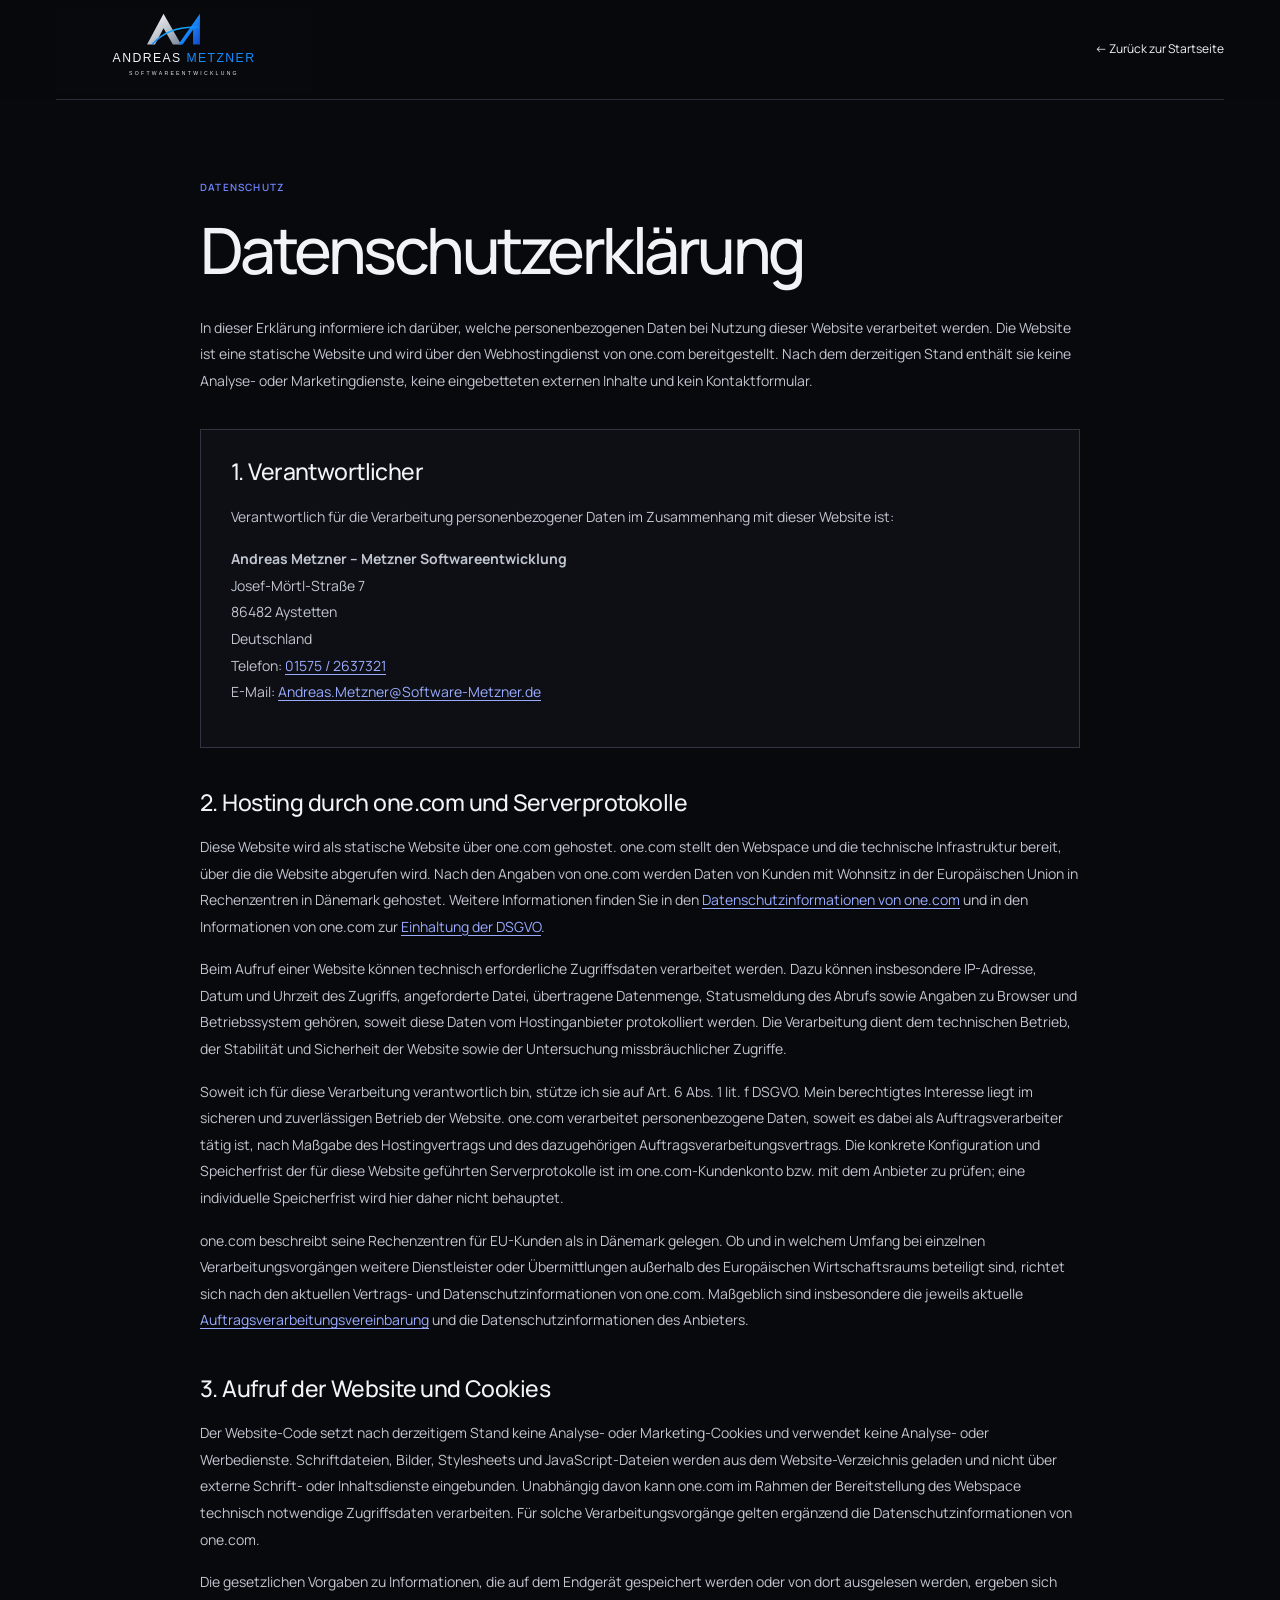
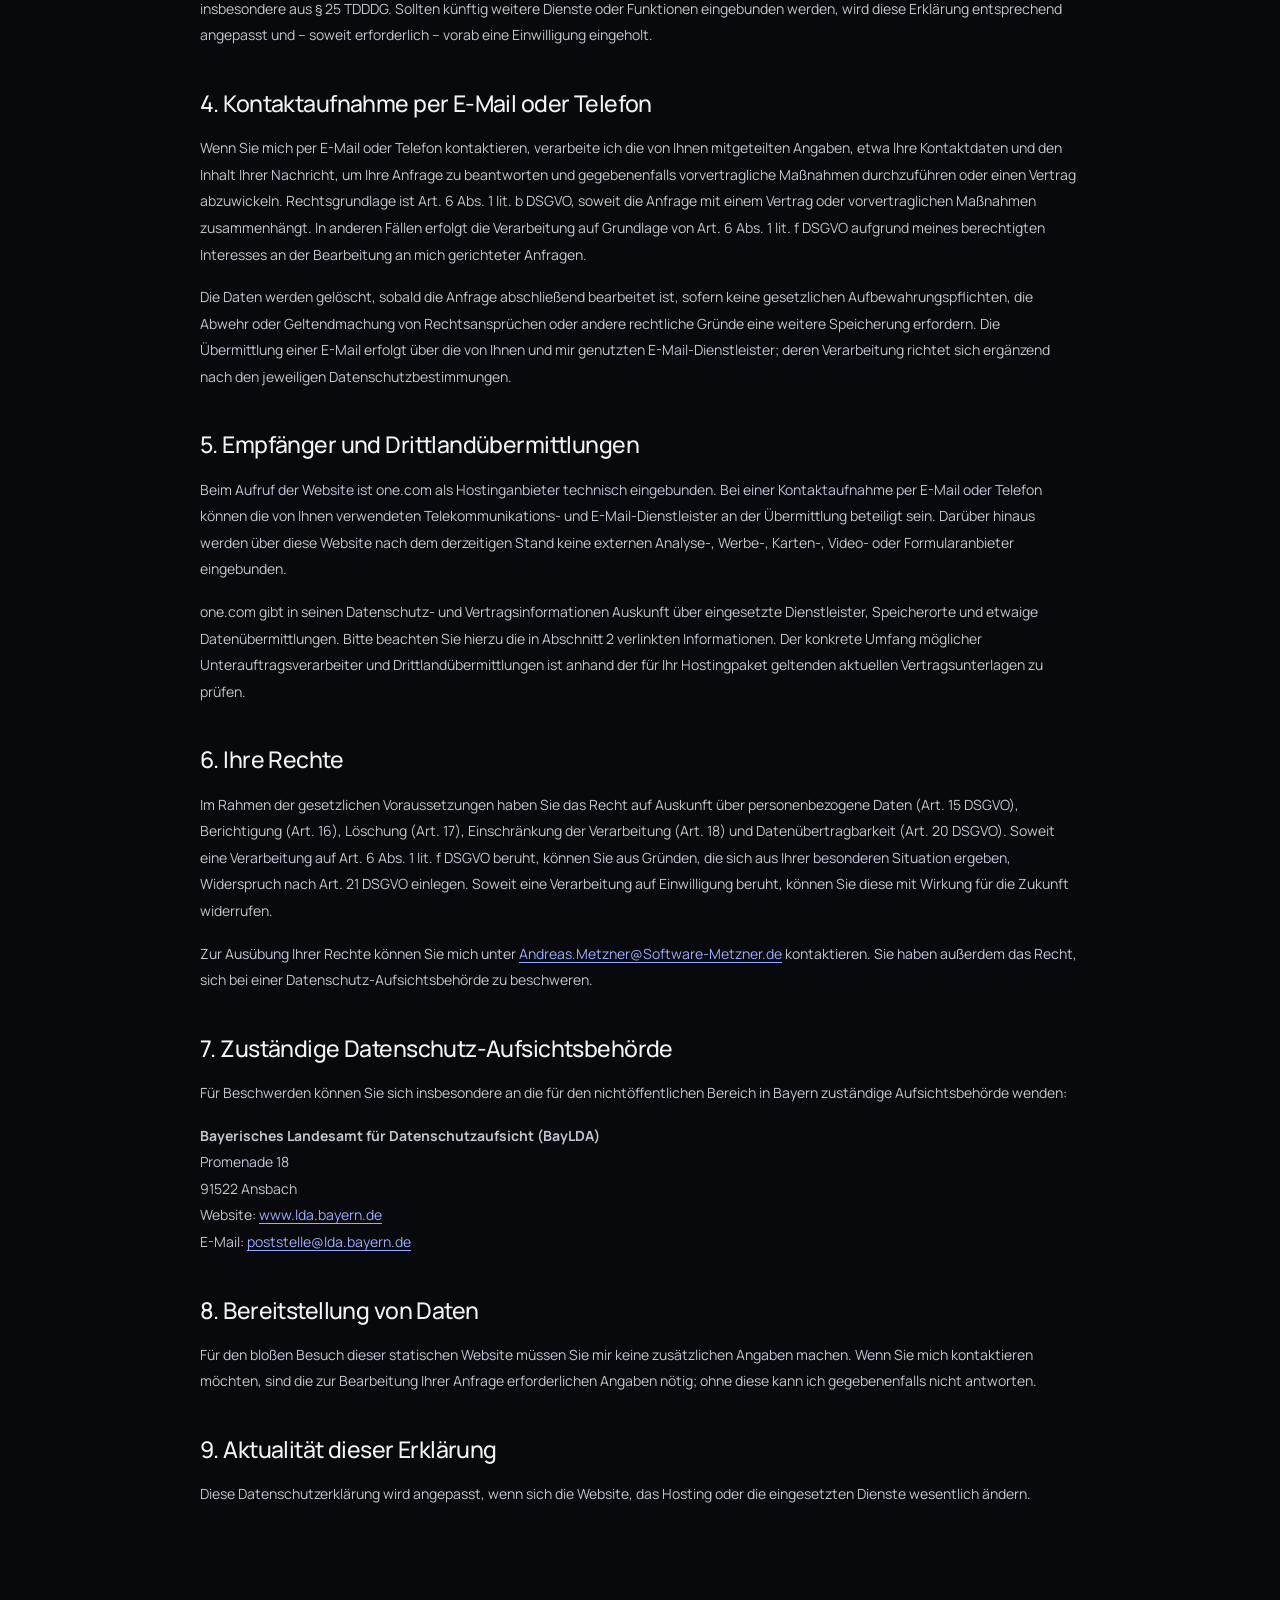
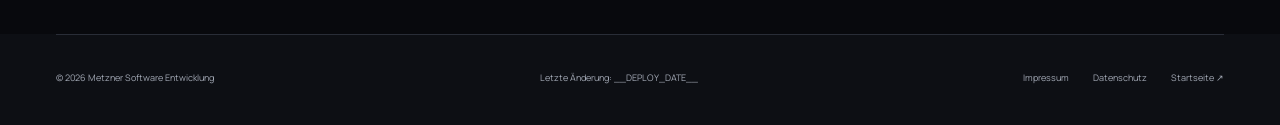
==== datenschutz.html @ ee0ca274 "Refresh glossy AM favicon across all pages" ====
<!doctype html>
<html lang="de">
<head>
  <meta charset="utf-8">
  <meta name="viewport" content="width=device-width, initial-scale=1">
  <meta name="theme-color" content="#08090d">
  <meta name="description" content="Datenschutzerklärung für die Website von Andreas Metzner – Metzner Softwareentwicklung.">
  <title>Datenschutzerklärung – Metzner Softwareentwicklung</title>
  <link rel="icon" href="assets/favicon.svg?v=3" type="image/svg+xml">
  <link rel="preload" href="assets/fonts/Manrope.ttf" as="font" type="font/ttf" crossorigin>
  <link rel="preload" href="assets/fonts/InstrumentSerif-Italic.ttf" as="font" type="font/ttf" crossorigin>
  <link rel="stylesheet" href="assets/style.css">
  <script src="assets/main.js" defer></script>
</head>
<body class="legal-page">
  <a class="skip-link" href="#main">Zum Inhalt springen</a>
  <header class="site-header">
    <div class="shell header-inner">
      <a class="brand brand-lockup" href="index.html" aria-label="Andreas Metzner – Softwareentwicklung Startseite"><img class="full-brand-logo" src="assets/logo.svg" alt="Andreas Metzner – Softwareentwicklung" width="270" height="90"></a>
      <a class="legal-back" href="index.html">← Zurück zur Startseite</a>
    </div>
  </header>
  <main id="main" class="legal-content shell">
    <div class="eyebrow">Datenschutz</div>
    <h1>Datenschutzerklärung</h1>
    <p>In dieser Erklärung informiere ich darüber, welche personenbezogenen Daten bei Nutzung dieser Website verarbeitet werden. Die Website ist eine statische Website und wird über den Webhostingdienst von one.com bereitgestellt. Nach dem derzeitigen Stand enthält sie keine Analyse- oder Marketingdienste, keine eingebetteten externen Inhalte und kein Kontaktformular.</p>

    <section class="panel">
      <h2>1. Verantwortlicher</h2>
      <p>Verantwortlich für die Verarbeitung personenbezogener Daten im Zusammenhang mit dieser Website ist:</p>
      <p><strong>Andreas Metzner – Metzner Softwareentwicklung</strong><br>Josef-Mörtl-Straße 7<br>86482 Aystetten<br>Deutschland<br>Telefon: <a href="tel:+4915752637321">01575 / 2637321</a><br>E-Mail: <a href="mailto:Andreas.Metzner@Software-Metzner.de">Andreas.Metzner@Software-Metzner.de</a></p>
    </section>

    <h2>2. Hosting durch one.com und Serverprotokolle</h2>
    <p>Diese Website wird als statische Website über one.com gehostet. one.com stellt den Webspace und die technische Infrastruktur bereit, über die die Website abgerufen wird. Nach den Angaben von one.com werden Daten von Kunden mit Wohnsitz in der Europäischen Union in Rechenzentren in Dänemark gehostet. Weitere Informationen finden Sie in den <a href="https://www.one.com/de-de/legal/datenschutz/">Datenschutzinformationen von one.com</a> und in den Informationen von one.com zur <a href="https://help.one.com/hc/de/articles/360000253649-Wie-h%C3%A4lt-one-com-die-DSGVO-ein">Einhaltung der DSGVO</a>.</p>
    <p>Beim Aufruf einer Website können technisch erforderliche Zugriffsdaten verarbeitet werden. Dazu können insbesondere IP-Adresse, Datum und Uhrzeit des Zugriffs, angeforderte Datei, übertragene Datenmenge, Statusmeldung des Abrufs sowie Angaben zu Browser und Betriebssystem gehören, soweit diese Daten vom Hostinganbieter protokolliert werden. Die Verarbeitung dient dem technischen Betrieb, der Stabilität und Sicherheit der Website sowie der Untersuchung missbräuchlicher Zugriffe.</p>
    <p>Soweit ich für diese Verarbeitung verantwortlich bin, stütze ich sie auf Art. 6 Abs. 1 lit. f DSGVO. Mein berechtigtes Interesse liegt im sicheren und zuverlässigen Betrieb der Website. one.com verarbeitet personenbezogene Daten, soweit es dabei als Auftragsverarbeiter tätig ist, nach Maßgabe des Hostingvertrags und des dazugehörigen Auftragsverarbeitungsvertrags. Die konkrete Konfiguration und Speicherfrist der für diese Website geführten Serverprotokolle ist im one.com-Kundenkonto bzw. mit dem Anbieter zu prüfen; eine individuelle Speicherfrist wird hier daher nicht behauptet.</p>
    <p>one.com beschreibt seine Rechenzentren für EU-Kunden als in Dänemark gelegen. Ob und in welchem Umfang bei einzelnen Verarbeitungsvorgängen weitere Dienstleister oder Übermittlungen außerhalb des Europäischen Wirtschaftsraums beteiligt sind, richtet sich nach den aktuellen Vertrags- und Datenschutzinformationen von one.com. Maßgeblich sind insbesondere die jeweils aktuelle <a href="https://www.one.com/de-de/legal/dpa/">Auftragsverarbeitungsvereinbarung</a> und die Datenschutzinformationen des Anbieters.</p>

    <h2>3. Aufruf der Website und Cookies</h2>
    <p>Der Website-Code setzt nach derzeitigem Stand keine Analyse- oder Marketing-Cookies und verwendet keine Analyse- oder Werbedienste. Schriftdateien, Bilder, Stylesheets und JavaScript-Dateien werden aus dem Website-Verzeichnis geladen und nicht über externe Schrift- oder Inhaltsdienste eingebunden. Unabhängig davon kann one.com im Rahmen der Bereitstellung des Webspace technisch notwendige Zugriffsdaten verarbeiten. Für solche Verarbeitungsvorgänge gelten ergänzend die Datenschutzinformationen von one.com.</p>
    <p>Die gesetzlichen Vorgaben zu Informationen, die auf dem Endgerät gespeichert werden oder von dort ausgelesen werden, ergeben sich insbesondere aus § 25 TDDDG. Sollten künftig weitere Dienste oder Funktionen eingebunden werden, wird diese Erklärung entsprechend angepasst und – soweit erforderlich – vorab eine Einwilligung eingeholt.</p>

    <h2>4. Kontaktaufnahme per E-Mail oder Telefon</h2>
    <p>Wenn Sie mich per E-Mail oder Telefon kontaktieren, verarbeite ich die von Ihnen mitgeteilten Angaben, etwa Ihre Kontaktdaten und den Inhalt Ihrer Nachricht, um Ihre Anfrage zu beantworten und gegebenenfalls vorvertragliche Maßnahmen durchzuführen oder einen Vertrag abzuwickeln. Rechtsgrundlage ist Art. 6 Abs. 1 lit. b DSGVO, soweit die Anfrage mit einem Vertrag oder vorvertraglichen Maßnahmen zusammenhängt. In anderen Fällen erfolgt die Verarbeitung auf Grundlage von Art. 6 Abs. 1 lit. f DSGVO aufgrund meines berechtigten Interesses an der Bearbeitung an mich gerichteter Anfragen.</p>
    <p>Die Daten werden gelöscht, sobald die Anfrage abschließend bearbeitet ist, sofern keine gesetzlichen Aufbewahrungspflichten, die Abwehr oder Geltendmachung von Rechtsansprüchen oder andere rechtliche Gründe eine weitere Speicherung erfordern. Die Übermittlung einer E-Mail erfolgt über die von Ihnen und mir genutzten E-Mail-Dienstleister; deren Verarbeitung richtet sich ergänzend nach den jeweiligen Datenschutzbestimmungen.</p>

    <h2>5. Empfänger und Drittlandübermittlungen</h2>
    <p>Beim Aufruf der Website ist one.com als Hostinganbieter technisch eingebunden. Bei einer Kontaktaufnahme per E-Mail oder Telefon können die von Ihnen verwendeten Telekommunikations- und E-Mail-Dienstleister an der Übermittlung beteiligt sein. Darüber hinaus werden über diese Website nach dem derzeitigen Stand keine externen Analyse-, Werbe-, Karten-, Video- oder Formularanbieter eingebunden.</p>
    <p>one.com gibt in seinen Datenschutz- und Vertragsinformationen Auskunft über eingesetzte Dienstleister, Speicherorte und etwaige Datenübermittlungen. Bitte beachten Sie hierzu die in Abschnitt 2 verlinkten Informationen. Der konkrete Umfang möglicher Unterauftragsverarbeiter und Drittlandübermittlungen ist anhand der für Ihr Hostingpaket geltenden aktuellen Vertragsunterlagen zu prüfen.</p>

    <h2>6. Ihre Rechte</h2>
    <p>Im Rahmen der gesetzlichen Voraussetzungen haben Sie das Recht auf Auskunft über personenbezogene Daten (Art. 15 DSGVO), Berichtigung (Art. 16), Löschung (Art. 17), Einschränkung der Verarbeitung (Art. 18) und Datenübertragbarkeit (Art. 20 DSGVO). Soweit eine Verarbeitung auf Art. 6 Abs. 1 lit. f DSGVO beruht, können Sie aus Gründen, die sich aus Ihrer besonderen Situation ergeben, Widerspruch nach Art. 21 DSGVO einlegen. Soweit eine Verarbeitung auf Einwilligung beruht, können Sie diese mit Wirkung für die Zukunft widerrufen.</p>
    <p>Zur Ausübung Ihrer Rechte können Sie mich unter <a href="mailto:Andreas.Metzner@Software-Metzner.de">Andreas.Metzner@Software-Metzner.de</a> kontaktieren. Sie haben außerdem das Recht, sich bei einer Datenschutz-Aufsichtsbehörde zu beschweren.</p>

    <h2>7. Zuständige Datenschutz-Aufsichtsbehörde</h2>
    <p>Für Beschwerden können Sie sich insbesondere an die für den nichtöffentlichen Bereich in Bayern zuständige Aufsichtsbehörde wenden:</p>
    <p><strong>Bayerisches Landesamt für Datenschutzaufsicht (BayLDA)</strong><br>Promenade 18<br>91522 Ansbach<br>Website: <a href="https://www.lda.bayern.de/">www.lda.bayern.de</a><br>E-Mail: <a href="mailto:poststelle@lda.bayern.de">poststelle@lda.bayern.de</a></p>

    <h2>8. Bereitstellung von Daten</h2>
    <p>Für den bloßen Besuch dieser statischen Website müssen Sie mir keine zusätzlichen Angaben machen. Wenn Sie mich kontaktieren möchten, sind die zur Bearbeitung Ihrer Anfrage erforderlichen Angaben nötig; ohne diese kann ich gegebenenfalls nicht antworten.</p>

    <h2>9. Aktualität dieser Erklärung</h2>
    <p>Diese Datenschutzerklärung wird angepasst, wenn sich die Website, das Hosting oder die eingesetzten Dienste wesentlich ändern.</p>
  </main>
  <footer class="site-footer">
    <div class="shell footer-bottom">
      <span>© <span data-year>2026</span> Metzner Software Entwicklung</span>
      <span class="last-updated">Letzte Änderung: __DEPLOY_DATE__</span>
      <nav aria-label="Rechtliche Informationen"><a href="impressum.html">Impressum</a><a href="datenschutz.html">Datenschutz</a><a href="index.html">Startseite ↗</a></nav>
    </div>
  </footer>
</body>
</html>
---- assets/style.css ----
@font-face{font-family:Manrope;src:url('fonts/Manrope.ttf') format('truetype');font-weight:200 800;font-style:normal;font-display:swap}
@font-face{font-family:Instrument;src:url('fonts/InstrumentSerif-Italic.ttf') format('truetype');font-weight:400;font-style:italic;font-display:swap}
:root{--paper:#f6f5f0;--ink:#20252b;--muted:#636771;--blue:#294bdb;--line:#d9dad5;--serif:Instrument,Georgia,serif;--sans:Manrope,Arial,sans-serif;--ease:cubic-bezier(.2,.7,.25,1)}
*,*::before,*::after{box-sizing:border-box}html{scroll-behavior:smooth;scroll-padding-top:110px}body{margin:0;background:var(--paper);color:var(--ink);font:400 15px/1.7 var(--sans);-webkit-font-smoothing:antialiased}body::selection{background:var(--blue);color:white}::selection{background:#ccd5ff;color:#17266a}button,a{-webkit-tap-highlight-color:transparent}button{font:inherit;color:inherit}a{color:inherit;text-decoration:none}button,summary{cursor:pointer}button{border:0}img,svg,canvas{display:block;max-width:100%}button:disabled{cursor:default}h1,h2,h3,p{margin:0}h1,h2,h3{font-weight:500}button,a,summary{-webkit-touch-callout:default}a:focus-visible,button:focus-visible,summary:focus-visible{outline:2px solid var(--blue);outline-offset:6px}em{font-family:var(--serif);font-weight:400}button:focus:not(:focus-visible){outline:none}.shell{width:min(1440px,calc(100% - 112px));margin-inline:auto}.skip-link{position:fixed;top:12px;left:20px;z-index:100;background:var(--ink);color:white;padding:12px 20px;transform:translateY(-150%)}.skip-link:focus{transform:none}.section-space{padding-block:125px}.eyebrow{font-size:10px;font-weight:600;line-height:1.5;letter-spacing:.12em;text-transform:uppercase;display:flex;align-items:center;gap:12px}.status-dot{height:6px;width:6px;background:var(--blue);border-radius:50%;box-shadow:0 0 0 4px #294bdb0c;flex:none}
/* An editorial frame, with a deliberately quiet navigation. */
.site-header{position:sticky;top:0;z-index:30;background:#f6f5f0ed;backdrop-filter:blur(16px)}.header-inner{height:100px;display:flex;align-items:center;justify-content:space-between;border-bottom:1px solid var(--line)}.brand{display:flex;align-items:center;gap:14px;line-height:1.1;font-size:22px;font-weight:750;letter-spacing:-.025em}.brand-symbol{width:40px;height:36px;color:var(--blue)}.brand small{display:block;font-size:8px;letter-spacing:.17em;font-weight:600;margin-top:7px}.main-nav{display:flex;align-items:center;gap:32px;font-size:12px;font-weight:500}.main-nav>a{position:relative;padding-block:12px}.main-nav>a:not(.nav-contact)::after{content:'';position:absolute;bottom:6px;left:0;right:0;height:1px;background:currentColor;transform:scaleX(0);transform-origin:left;transition:transform .25s}.main-nav>a:hover::after,.main-nav>a[aria-current]::after{transform:scaleX(1)}.main-nav .nav-contact{margin-left:16px;border:1px solid #a9aca7;padding:12px 17px;display:flex;gap:24px;align-items:center;border-radius:2px;transition:color .2s,background .2s,border-color .2s}.nav-contact span{font-size:20px;line-height:1}.main-nav .nav-contact:hover{background:var(--ink);color:var(--paper);border-color:var(--ink)}.menu-toggle{display:none}.reading-progress{position:absolute;bottom:0;height:1px;width:100%;background:var(--blue);transform:scaleX(0);transform-origin:left;opacity:.7}
/* The hero pairs large typography with a live, original geometric artwork. */
.hero{position:relative}.hero-topline{display:flex;align-items:center;justify-content:space-between;padding-top:36px;gap:20px}.edition{font-size:8px;font-weight:500;letter-spacing:.08em;color:var(--muted)}.hero-stage{display:grid;grid-template-columns:1fr 1fr;position:relative;min-height:635px;align-items:center}.hero-copy{position:relative;z-index:2;padding-block:56px 64px;pointer-events:none}.hero-copy a{pointer-events:auto}.hero h1{font-size:clamp(72px,7.9vw,126px);font-weight:500;line-height:1.01;letter-spacing:-.075em;white-space:nowrap}.hero h1 em{color:var(--blue);font-size:1.24em;line-height:.6;letter-spacing:-.055em;padding-right:10px}.hero-intro{margin-top:34px;max-width:420px;font-size:15px;line-height:1.9;color:var(--muted)}.button{display:inline-flex;align-items:center;gap:30px;padding:15px 17px 15px 22px;min-height:57px;font-size:12px;font-weight:600;border-radius:2px;transition:background .25s,transform .25s}.button-dark{background:var(--ink);color:var(--paper)}.button:hover{background:var(--blue);transform:translateY(-2px)}.button-arrow{display:grid;place-items:center;font-size:23px;width:25px;line-height:1;transition:transform .3s}.button:hover .button-arrow{transform:translate(2px,-2px)}.hero .button{margin-top:30px}.text-link{font-size:12px;font-weight:600;display:inline-flex;gap:24px;align-items:center;padding-bottom:6px;border-bottom:1px solid #bfc1bc;transition:color .2s,border-color .2s}.text-link:hover{color:var(--blue);border-color:var(--blue)}.text-link span{font-size:21px;line-height:1}.hero-discover{display:flex;width:fit-content;border:0;margin-top:21px;color:var(--muted);font-size:11px;font-weight:500;gap:22px}.hero-bottom{display:flex;align-items:center;gap:46px;border-top:1px solid var(--line);padding-block:23px}.hero-note{margin-right:auto;letter-spacing:.12em;font-size:9px;font-weight:600;color:var(--muted)}.hero-bottom>a{font-size:12px;display:flex;align-items:center;gap:14px;transition:color .2s}.hero-bottom>a:hover{color:var(--blue)}.hero-bottom>a>span{font-size:9px;color:#797e85}.hero-bottom .scroll-cue{font-size:23px;margin-left:34px;line-height:1;width:40px;height:40px;justify-content:center;border:1px solid var(--line);border-radius:50%;transition:background .2s,color .2s}.scroll-cue:hover{background:var(--blue);color:white!important}.sculpture{align-self:stretch;position:relative;min-width:0;isolation:isolate}.sculpture-grid{position:absolute;inset:52px 0 65px 0;background-image:linear-gradient(#a0a8c512 1px,transparent 1px),linear-gradient(90deg,#a0a8c512 1px,transparent 1px);background-size:52px 52px;mask-image:radial-gradient(ellipse,#000 30%,transparent 71%);z-index:-1}.sculpture-render{position:absolute;inset:-10px -54px 10px -72px;touch-action:pan-y}.sculpture-render::after{content:'';position:absolute;bottom:14%;left:25%;width:50%;height:5%;background:#253b7724;filter:blur(25px);border-radius:50%;z-index:-1}.sculpture-fallback,#sculpture-canvas{width:100%;height:100%;object-fit:contain}.sculpture-fallback{position:absolute;inset:0}.sculpture.is-live .sculpture-fallback{visibility:hidden}#sculpture-canvas{opacity:0;transition:opacity .7s}.sculpture.is-live #sculpture-canvas{opacity:1}.figure-label{position:absolute;left:32px;top:34px;font-size:8px;letter-spacing:.12em;color:#737783;z-index:2;pointer-events:none}.figure-label::before{content:'+';position:absolute;left:-22px;top:-6px;font-size:16px}.figure-bottom{position:absolute;bottom:35px;left:32px;right:0;display:flex;align-items:end;justify-content:space-between;gap:20px}.figure-caption{font-size:10px;line-height:1.7;color:var(--muted)}.sculpture-controls{display:flex;gap:5px;visibility:hidden}.is-live .sculpture-controls{visibility:visible}.sculpture-controls button{display:grid;place-items:center;min-width:40px;min-height:40px;background:transparent;border:1px solid var(--line);border-radius:50%;font-size:20px;transition:color .2s,background .2s}.sculpture-controls button:hover{background:var(--blue);color:white;border-color:var(--blue)}.motion-icon{font-size:13px}.sculpture-cursor{position:absolute;top:0;left:0;pointer-events:none;display:flex;flex-direction:column;justify-content:center;align-items:center;font-size:8px;line-height:1.4;letter-spacing:.08em;width:65px;height:65px;border-radius:50%;background:#20252be8;color:white;opacity:0;z-index:5;transition:opacity .2s}.sculpture-cursor span{font-size:22px}.sculpture.pointer-active .sculpture-cursor{opacity:1}.sculpture.pointer-active canvas{cursor:none}
/* Services read as a considered index, not a wall of interchangeable cards. */
.services{background:#eeefe9;border-top:1px solid var(--line)}.section-heading{display:grid;grid-template-columns:1fr 2fr;gap:40px;margin-bottom:64px}.section-label{align-self:start;padding-top:12px}.section-label>span{color:var(--blue);margin-right:10px}.section-heading h2{font-size:clamp(42px,4.5vw,66px);letter-spacing:-.055em;line-height:1.12}.section-heading h2 em{font-size:1.16em;letter-spacing:-.035em}.section-intro{color:var(--muted);font-size:14px;line-height:1.9;max-width:430px;margin-top:24px}.service{border-top:1px solid #c6cac3}.service:last-child{border-bottom:1px solid #c6cac3}.service summary{display:grid;grid-template-columns:60px 1fr auto 40px;align-items:center;gap:24px;padding-block:31px;list-style:none}.service summary::-webkit-details-marker{display:none}.service-number{color:var(--blue);font-size:11px}.service h3{font-size:clamp(24px,2.6vw,37px);letter-spacing:-.045em;transition:color .2s}.service summary:hover h3,.service[open] h3{color:var(--blue)}.service-tag{font-size:8px;font-weight:600;letter-spacing:.1em;color:var(--muted);padding-right:25px}.expand-icon{position:relative;border:1px solid #b3b9ad;border-radius:50%;width:36px;height:36px;transition:transform .3s,background .3s}.expand-icon::before,.expand-icon::after{content:'';position:absolute;width:11px;height:1px;background:var(--ink);left:11px;top:17px}.expand-icon::after{transform:rotate(90deg);transition:transform .3s}.service[open] .expand-icon{background:var(--blue);border-color:var(--blue)}.service[open] .expand-icon::before,.service[open] .expand-icon::after{background:white}.service[open] .expand-icon::after{transform:rotate(0)}.service-content{display:grid;grid-template-columns:1fr 1fr;gap:80px;padding:7px 0 44px 84px;animation:detail-in .35s var(--ease)}.service-copy{padding-top:10px;max-width:420px}.service-copy>p:first-child{font-size:18px;line-height:1.6;letter-spacing:-.025em;max-width:340px;margin-bottom:14px}.service-copy>p+p{font-size:13px;line-height:1.9;color:var(--muted)}.tags{list-style:none;padding:0;margin:22px 0 31px;display:flex;gap:6px;flex-wrap:wrap}.tags li{font-size:9px;border:1px solid #c6cac3;padding:5px 10px;border-radius:20px}.service-copy .text-link{font-size:11px}.service-illustration{background:#e5e8e0;position:relative;min-height:285px;overflow:hidden;border:1px solid #daddd5;display:flex;align-items:center;justify-content:center}.diagram-label,.diagram-footnote{position:absolute;left:22px;font-size:7px;font-weight:600;letter-spacing:.13em;color:#616d68}.diagram-label{top:18px}.diagram-footnote{bottom:17px}.system-node{position:absolute;background:#f8f9f3;border:1px solid #cdd3c6;border-radius:3px;top:45%;font-size:10px;padding:10px 12px;z-index:2;box-shadow:0 5px 10px #28331c05}.system-node span{color:var(--blue);margin-right:5px}.node-input{left:6%}.node-output{right:6%}.system-core{width:77px;height:86px;background:var(--blue);color:white;display:flex;align-items:center;justify-content:center;font-size:30px;font-weight:500;letter-spacing:-.15em;border-radius:5px;transform:rotate(-8deg);box-shadow:5px 7px 0 #294bdb22,10px 14px 0 #294bdb0c;z-index:2}.system-core>span{padding-left:3px}.system-core>i{position:absolute;inset:7px;border:1px solid #ffffff3b;border-radius:2px}.system-path{position:absolute;height:1px;top:52%;background:#9fae92;width:30%}.path-one{left:18%}.path-two{right:18%}.system-path::after{content:'';width:5px;height:5px;background:var(--blue);border-radius:50%;position:absolute;top:-2px;left:50%}.browser-mock{width:66%;border:1px solid #c0c8bb;background:#f6f5f0;box-shadow:7px 8px 0 #bac5b422;border-radius:4px;overflow:hidden;margin-top:10px;transform:rotate(-4deg)}.browser-bar{height:20px;border-bottom:1px solid #d5dacd;display:flex;align-items:center;gap:3px;padding:0 9px}.browser-bar i{height:3px;width:3px;border-radius:50%;background:#8e9986}.mock-layout{display:grid;grid-template-columns:1fr 1fr;gap:8px;padding:17px}.mock-layout b{font-size:13px;line-height:1.3;display:block;letter-spacing:-.05em;font-weight:500}.mock-layout span{display:block;height:2px;width:75%;background:#ced3c7;margin-top:6px}.mock-layout i{display:block;font-style:normal;font-size:11px;color:var(--blue);margin-top:12px}.mock-art{display:grid;place-items:center;color:var(--paper);background:var(--blue);font:italic 60px var(--serif);border-radius:45% 45% 0 0}.phone-mock{position:absolute;right:12%;bottom:32px;border:3px solid #29342b;background:var(--paper);border-radius:10px;width:72px;height:132px;padding:9px 7px;box-shadow:4px 6px 10px #26382312;transform:rotate(7deg)}.phone-mock>div{background:#29342b;border-radius:5px;width:19px;height:4px;margin:-4px auto 14px}.phone-mock b{font-size:8px;line-height:1.15;display:block}.phone-mock span{margin-top:8px;display:grid;place-items:center;background:var(--blue);color:white;font:italic 35px var(--serif);height:48px}.consulting-illustration svg{width:100%;padding:20px}.consulting-illustration text{font:11px Manrope,Arial;fill:#636771}
/* A personal manifesto creates rhythm and anchors the company in its founder. */
.approach{background:#20272f;color:var(--paper);position:relative}.approach .section-label{color:#bcc2ca;margin-bottom:62px}.approach .section-label>span{color:#a5b6ff}.approach-grid{display:grid;grid-template-columns:1.1fr 1fr;gap:110px}.approach-statement h2{font-size:clamp(37px,4.5vw,65px);letter-spacing:-.045em;line-height:1.17}.approach-statement h2 em{color:#a8b7ff;font-size:1.22em;line-height:.9}.approach-statement>p{font-size:13px;line-height:1.9;color:#b6bdc4;max-width:360px;margin-top:30px}.signature{display:flex;align-items:center;gap:21px;margin-top:38px}.signature-mark{font:italic 48px var(--serif);color:#a8b7ff;letter-spacing:-.1em;line-height:1}.signature>div{border-left:1px solid #ffffff30;padding-left:20px;line-height:1.8}.signature strong{font-size:12px;font-weight:500;display:block}.signature>div>span{font-size:10px;color:#adb7be}.principles{padding-top:4px}.principle{display:grid;grid-template-columns:32px 1fr;gap:21px;padding:28px 0 32px;border-top:1px solid #ffffff26}.principle:first-child{padding-top:0;border:0}.principle>span{font-size:10px;color:#9baabd;padding-top:6px}.principle h3{font-size:23px;letter-spacing:-.03em;line-height:1.4}.principle p{font-size:12px;color:#b6bdc4;line-height:1.9;margin-top:14px;max-width:340px}.approach-bottom{display:flex;align-items:center;gap:10px;border-top:1px solid #ffffff26;margin-top:85px;padding-top:26px;font-size:9px;letter-spacing:.12em;color:#b6bdc4}.approach-bottom>span:nth-child(2){margin-left:auto}.approach-bottom em{font-size:20px;letter-spacing:0;color:var(--paper);margin-inline:4px}.approach-bottom>span:last-child{font-size:30px;margin-left:40px;color:#a8b7ff;line-height:1}
/* Four steps, with the spacing and clarity of a technical drawing. */
.process{background:var(--paper)}.steps{display:grid;grid-template-columns:repeat(4,1fr);gap:0;margin-top:75px}.step{padding:0 27px;border-left:1px solid var(--line)}.step:first-child{padding-left:0;border-left:0}.step:last-child{padding-right:0}.step-top{display:flex;justify-content:space-between;align-items:center;margin-bottom:42px}.step-top>span:first-child{font-size:59px;line-height:1;font-weight:400;letter-spacing:-.065em;color:var(--blue)}.step-top>span:last-child{font-size:25px;color:#a0a4ac;transition:transform .3s,color .3s}.step:hover .step-top>span:last-child{color:var(--blue);transform:translate(3px,-3px)}.step h3{font-size:21px;letter-spacing:-.035em;margin-bottom:15px}.step p{font-size:12px;color:var(--muted);line-height:1.9;max-width:230px;min-height:78px}.step-caption{display:block;font-size:7px;font-weight:600;letter-spacing:.11em;margin-top:30px;color:var(--muted)}
/* Contact has the strongest colour field, and only real contact channels. */
.contact{background:var(--blue);color:var(--paper);position:relative;overflow:hidden;padding-bottom:85px}.contact::before{content:'';position:absolute;right:-200px;top:-350px;width:800px;height:800px;border:1px solid #ffffff12;border-radius:50%;pointer-events:none}.contact .section-label>span{color:#dce1ff}.contact-heading{display:flex;align-items:center;justify-content:space-between;gap:40px;margin-top:49px}.contact h2{font-size:clamp(50px,6.9vw,100px);line-height:1.06;letter-spacing:-.06em}.contact h2 em{font-size:1.14em;letter-spacing:-.035em}.contact-orb{border:1px solid #ffffff66;border-radius:50%;flex:none;width:140px;height:140px;display:grid;place-items:center;position:relative;transition:background .3s,color .3s,transform .4s var(--ease)}.contact-orb span{font-size:70px;line-height:1;font-weight:300;transition:transform .3s}.contact-orb:hover{background:var(--paper);color:var(--blue);transform:rotate(6deg)}.contact-orb:hover span{transform:translate(5px,-5px)}.contact a:focus-visible,.contact button:focus-visible{outline-color:white}.contact-details{display:grid;grid-template-columns:1fr 1fr;gap:55px;border-top:1px solid #ffffff40;margin-top:58px;padding-top:30px}.contact-details>p{font-size:12px;line-height:1.9;color:#e0e5ff}.contact-links{min-width:0}.contact-email{display:flex;align-items:center;justify-content:space-between;gap:16px;font-size:clamp(11px,1.25vw,18px);font-weight:500;border-bottom:1px solid #ffffff66;padding-bottom:13px;overflow-wrap:anywhere}.contact-email>span{font-size:25px;flex:none}.contact-secondary{display:flex;justify-content:space-between;align-items:center;gap:15px;font-size:12px;padding-top:10px}.contact-secondary>a,.copy-email{padding-block:10px}.copy-email{background:transparent;color:var(--paper);font-size:10px;padding-inline:0;display:flex;align-items:center;gap:13px}.copy-email>span{font-size:17px}.copy-email:hover{text-decoration:underline}.copy-feedback{display:block;font-size:10px;min-height:18px;color:#e0e5ff}.site-footer{background:var(--paper)}.footer-top{padding:61px 0 51px;display:flex;align-items:center;justify-content:space-between;gap:30px}.footer-wordmark{position:relative;font-size:clamp(70px,10.2vw,145px);line-height:1;font-weight:650;letter-spacing:-.09em;display:inline-flex;align-items:start}.footer-wordmark>span:not(.footer-slash){font-size:18px;letter-spacing:0;margin:8px 0 0 10px}.footer-wordmark .footer-slash{font-weight:300;margin-left:11px;color:var(--blue)}.footer-description{font-size:12px;line-height:2}.footer-description>span{font-size:10px;color:var(--muted)}.footer-bottom{border-top:1px solid var(--line);padding-block:23px 28px;display:flex;align-items:center;justify-content:space-between;gap:25px;color:var(--muted);font-size:9px}.footer-bottom nav{display:flex;gap:24px}.last-updated{font-variant-numeric:tabular-nums;white-space:nowrap}.last-updated{font-variant-numeric:tabular-nums;white-space:nowrap}.footer-bottom a{padding-block:12px}.footer-bottom a:hover{color:var(--blue)}
/* Legal content is restyled, its wording remains that of the source. */
.legal-back{font-size:12px;padding-block:12px}.legal-back:hover{color:var(--blue)}.legal-content{max-width:880px;padding-block:80px 110px}.legal-content .eyebrow{color:var(--blue)}.legal-content h1{font-size:clamp(36px,5vw,65px);letter-spacing:-.055em;line-height:1.15;margin:18px 0 28px;overflow-wrap:anywhere}.legal-content h2{font-size:23px;line-height:1.4;letter-spacing:-.025em;margin:38px 0 14px}.legal-content p,.legal-content li{font-size:14px;line-height:1.9;color:#525b64;margin:16px 0}.legal-content a{color:var(--blue);text-decoration:underline;text-underline-offset:3px;overflow-wrap:anywhere}.legal-content .panel{border:1px solid var(--line);padding:25px 30px;margin:35px 0}.legal-content .panel h2{margin-top:0}.legal-content .notice{border-left:2px solid var(--blue);padding:19px 24px;background:#e9ecf3;font-size:12px;line-height:1.9;color:#525b64;margin-top:32px}.legal-page .footer-bottom{min-height:90px}
/* Content stays visible without JavaScript. Motion is progressive enhancement. */
.reveal{opacity:1;transform:none}.motion-enabled .reveal.is-pending{opacity:0;transform:translateY(24px)}.motion-enabled .reveal{transition:opacity .8s var(--ease),transform .8s var(--ease)}.motion-enabled .steps .step:nth-child(2){transition-delay:.06s}.motion-enabled .steps .step:nth-child(3){transition-delay:.12s}.motion-enabled .steps .step:nth-child(4){transition-delay:.18s}@keyframes detail-in{from{opacity:0;transform:translateY(-6px)}to{opacity:1;transform:none}}
@media(min-width:1600px){.hero-stage{min-height:710px}.sculpture-render{inset:-20px -50px 0 -70px}.hero-intro{font-size:17px}.hero h1{font-size:136px}.hero-copy{padding-top:62px}}
@media(max-width:1150px){.shell{width:calc(100% - 72px)}.main-nav{gap:23px}.main-nav .nav-contact{margin-left:0;gap:18px}.hero-stage{min-height:590px}.hero h1{font-size:8.2vw}.edition{display:none}.figure-label{left:18px;top:40px}.sculpture-render{inset:15px -34px 25px -70px}.figure-bottom{left:15px}.hero-bottom{gap:27px}.hero-bottom .scroll-cue{margin-left:0}.section-space{padding-block:95px}.section-heading{grid-template-columns:.8fr 1.5fr}.service-content{gap:35px;padding-left:50px}.service summary{grid-template-columns:26px 1fr auto 36px;gap:24px}.service-tag{padding-right:0;font-size:7px}.system-node{padding:9px 8px;font-size:8px}.system-core{width:60px;height:75px}.approach-grid{gap:65px}.step{padding-inline:20px}.contact-orb{width:110px;height:110px}.contact-orb span{font-size:58px}}
@media(max-width:800px){html{scroll-padding-top:95px}.shell{width:calc(100% - 44px)}.header-inner{height:80px}.brand{font-size:19px;gap:10px}.brand-symbol{width:32px;height:30px}.brand small{font-size:6.5px;margin-top:5px}.main-nav{gap:16px;font-size:10px}.main-nav .nav-contact{padding:10px 12px;gap:13px}.hero-topline{padding-top:26px}.hero-topline .eyebrow{font-size:8px}.hero-stage{min-height:520px}.hero-copy{padding-top:48px}.hero h1{font-size:8.9vw}.hero-intro{font-size:12px;margin-top:27px}.hero .button{padding:13px 14px 13px 17px;gap:15px;font-size:10px;min-height:50px}.hero-discover{font-size:10px;margin-top:18px}.sculpture-render{inset:18px -22px 30px -75px}.figure-label{font-size:6px;top:38px;left:12px}.figure-caption{font-size:8px}.figure-bottom{left:5px;gap:10px;bottom:45px}.sculpture-controls button{min-width:35px;min-height:35px}.hero-note{font-size:7px;max-width:130px}.hero-bottom{gap:20px;padding-block:18px}.hero-bottom>a{font-size:10px;gap:8px}.hero-bottom>a>span{font-size:7px}.section-space{padding-block:80px}.section-heading{gap:24px;grid-template-columns:.7fr 1.4fr;margin-bottom:47px}.section-label{font-size:9px;gap:7px}.section-label>span{margin-right:2px}.section-heading h2{font-size:42px}.section-intro{font-size:12px}.service-tag{display:none}.service summary{grid-template-columns:24px 1fr 36px;padding-block:26px;gap:20px}.service-content{padding-left:44px;gap:24px}.service-copy>p:first-child{font-size:16px}.service-copy>p+p{font-size:12px}.service-illustration{min-height:270px}.system-node{font-size:7px;padding:8px 5px}.node-input{left:3%}.node-output{right:3%}.system-core{width:51px;height:64px;font-size:24px}.diagram-label,.diagram-footnote{font-size:6px;left:12px}.approach-grid{gap:44px;grid-template-columns:1fr 1fr}.approach-statement h2{font-size:38px}.principle h3{font-size:20px}.principle{gap:12px;grid-template-columns:20px 1fr;padding-block:24px}.principle p{font-size:11px}.steps{gap:35px 0;grid-template-columns:1fr 1fr;margin-top:50px}.step:nth-child(3){border-left:0;padding-left:0}.step:nth-child(2){padding-right:0}.step{padding-inline:30px}.step-top{margin-bottom:24px}.step p{min-height:0}.step-caption{margin-top:23px}.contact-heading{margin-top:35px;gap:25px}.contact h2{font-size:7.5vw}.contact-orb{width:80px;height:80px}.contact-orb span{font-size:44px}.contact-details{gap:35px;margin-top:40px}.contact-details>p{font-size:10px}.contact-email{font-size:12px}.contact-secondary{font-size:10px}.copy-email{font-size:9px;gap:6px}.footer-location{display:none}.footer-top{padding-block:46px}.footer-wordmark{font-size:13vw}.footer-description{font-size:10px}.footer-description>span{font-size:8px}.footer-bottom{gap:20px;font-size:8px}.footer-bottom nav{gap:17px}}
@media(max-width:600px){.shell{width:calc(100% - 40px)}.header-inner{height:76px}.site-header{backdrop-filter:blur(12px)}.menu-toggle{display:flex;gap:13px;align-items:center;background:transparent;padding:12px 0 12px 15px;min-height:44px;font-size:11px}.menu-lines{position:relative;width:21px;height:12px}.menu-lines::before,.menu-lines::after{content:'';position:absolute;left:0;width:21px;height:1px;background:currentColor;transition:transform .2s,top .2s}.menu-lines::before{top:2px}.menu-lines::after{top:9px}.menu-toggle[aria-expanded=true] .menu-lines::before{top:6px;transform:rotate(45deg)}.menu-toggle[aria-expanded=true] .menu-lines::after{top:6px;transform:rotate(-45deg)}.main-nav{position:absolute;top:76px;left:0;right:0;padding:16px 20px 24px;display:none;flex-direction:column;align-items:stretch;gap:0;background:var(--paper);border-bottom:1px solid var(--line);box-shadow:0 20px 25px #20252b08}.main-nav.is-open{display:flex}.main-nav>a{font-size:20px;padding:14px 0;border-bottom:1px solid var(--line)}.main-nav>a::after{display:none}.main-nav .nav-contact{margin-top:19px;font-size:13px;justify-content:space-between;padding:14px 16px}.hero-topline{padding-top:26px}.hero-topline .eyebrow{font-size:7.4px;letter-spacing:.095em;gap:10px}.hero-stage{display:flex;flex-direction:column;align-items:stretch;min-height:0}.hero-copy{padding:40px 0 0;z-index:3}.hero h1{font-size:clamp(64px,12.8vw,82px);line-height:1.01;letter-spacing:-.07em}.hero h1 em{font-size:1.24em}.hero-intro{font-size:12px;line-height:1.85;margin-top:25px;max-width:310px}.hero .button{margin-top:24px;min-height:51px;font-size:11px;gap:33px;padding-inline:18px}.hero-discover{position:absolute;left:0;bottom:-338px;font-size:10px;z-index:4;margin:0;padding-bottom:4px}.sculpture{height:355px;align-self:auto;flex:none;margin-top:-20px}.sculpture-render{inset:-15px -20px 23px -20px}.sculpture-grid{inset:20px -10px 40px;background-size:40px 40px}.figure-label{top:24px;left:auto;right:0;font-size:6px}.figure-bottom{left:0;right:0;bottom:8px;align-items:center}.figure-caption{display:none}.sculpture-controls{margin-left:auto;gap:6px}.sculpture-controls button{width:36px;height:36px}.sculpture-render::after{bottom:14%}.hero-bottom{padding-block:21px;gap:0;justify-content:space-between;margin-top:15px}.hero-note{display:none}.hero-bottom>a{font-size:10px;gap:9px}.hero-bottom .scroll-cue{width:30px;height:30px;font-size:18px}.section-space{padding-block:67px}.section-heading{grid-template-columns:1fr;gap:25px;margin-bottom:37px}.section-label{font-size:9px;padding:0}.section-heading h2{font-size:40px;line-height:1.1;letter-spacing:-.05em}.section-intro{font-size:12px;line-height:1.85;margin-top:20px;max-width:320px}.service summary{grid-template-columns:20px 1fr 30px;padding-block:22px;gap:12px}.service h3{font-size:22px;letter-spacing:-.04em}.service-number{font-size:9px}.expand-icon{width:30px;height:30px}.expand-icon::before,.expand-icon::after{left:9px;top:14px;width:10px}.service-content{grid-template-columns:1fr;padding:0 0 26px 32px;gap:25px}.service-copy{padding-top:5px}.service-copy>p:first-child{font-size:16px;max-width:270px}.service-copy>p+p{font-size:12px}.tags{margin:19px 0 22px}.tags li{font-size:8px;padding:4px 8px}.service-copy .text-link{font-size:10px;gap:16px}.service-illustration{min-height:215px}.diagram-label,.diagram-footnote{font-size:6px;left:15px}.system-node{font-size:8px;padding:8px}.node-input{left:5%}.node-output{right:5%}.system-core{width:58px;height:70px;font-size:26px}.browser-mock{width:65%;max-width:230px}.phone-mock{right:9%;bottom:27px}.approach .section-label{margin-bottom:37px}.approach-grid{grid-template-columns:1fr;gap:48px}.approach-statement h2{font-size:43px;line-height:1.15}.approach-statement>p{font-size:12px;max-width:310px;margin-top:28px}.signature{margin-top:30px;gap:18px}.signature-mark{font-size:44px}.principle{padding:25px 0;gap:18px;grid-template-columns:24px 1fr}.principle h3{font-size:22px}.principle p{font-size:12px;max-width:290px}.principles{padding-top:0}.principle:first-child{padding-top:25px;border-top:1px solid #ffffff26}.approach-bottom{margin-top:27px;padding-top:20px;gap:8px;font-size:6px;letter-spacing:.08em}.approach-bottom em{font-size:17px;margin-inline:1px}.approach-bottom>span:last-child{font-size:23px;margin-left:6px}.steps{margin-top:39px;gap:34px 0}.step{padding-inline:18px}.step-top{margin-bottom:21px}.step-top>span:first-child{font-size:48px}.step-top>span:last-child{font-size:21px}.step h3{font-size:19px;margin-bottom:13px}.step p{font-size:11px;line-height:1.85}.step-caption{font-size:6px;letter-spacing:.05em;margin-top:20px}.contact{padding-bottom:51px}.contact-heading{margin-top:33px;display:block;position:relative}.contact h2{font-size:12vw;line-height:1.08}.contact h2 em{font-size:1.06em;white-space:nowrap}.contact-orb{position:absolute;right:2px;top:-5px;height:49px;width:49px}.contact-orb span{font-size:29px}.contact-details{grid-template-columns:1fr;margin-top:34px;padding-top:23px;gap:29px}.contact-details>p{font-size:11px;line-height:1.9}.contact-email{font-size:clamp(11px,3.1vw,15px);padding-bottom:11px;gap:10px}.contact-secondary{font-size:11px}.copy-email{font-size:10px}.footer-top{display:block;padding:42px 0 29px}.footer-wordmark{font-size:21vw}.footer-description{margin-top:22px;font-size:11px}.footer-description>span{font-size:10px}.footer-bottom{flex-direction:column;align-items:start;gap:9px;padding-block:23px;font-size:8px}.footer-bottom nav{justify-content:space-between;width:100%;gap:20px}.footer-bottom a{padding-block:8px}.legal-back{font-size:10px}.legal-content{padding-block:48px 65px}.legal-content h1{font-size:38px}.legal-content h2{font-size:21px}.legal-content p,.legal-content li{font-size:13px}.legal-content .panel{padding:17px 20px}.legal-content .notice{padding:14px 18px;font-size:11px}.sculpture-cursor{display:none}}
@media(prefers-reduced-motion:reduce){html{scroll-behavior:auto}*,*::before,*::after{animation:none!important;transition:none!important}.motion-enabled .reveal.is-pending{opacity:1;transform:none}.sculpture-cursor{display:none!important}}
@media(forced-colors:active){.button,.contact-orb,.expand-icon,.sculpture-controls button{border:1px solid ButtonText}.reading-progress{display:none}.service-illustration{border:1px solid CanvasText}}
@media print{.site-header{position:static}.reading-progress,.sculpture-controls,.menu-toggle,.copy-email{display:none}.reveal{opacity:1!important;transform:none!important}.section-space{padding-block:35px}.shell{width:94%}.approach,.contact{background:white;color:black}.approach p,.principle p,.contact p{color:#333}.service{break-inside:avoid}.legal-content{padding-block:25px}a{color:inherit!important}}
/* Final narrow-screen typography and reduced-motion cursor refinement. */
.hero h1 em{margin-left:.025em}
@media(max-width:600px){
  .hero h1{font-size:clamp(52px,16.4vw,82px)}
  .legal-content h1{font-size:clamp(25px,8.2vw,38px)}
  .hero-intro{font-size:14px}
  .sculpture{margin-top:3px;height:335px}
  .hero-discover{bottom:-341px}
  .section-intro,.service-copy>p+p,.approach-statement>p,.principle p{font-size:13px}
  .step p{font-size:12px}
  .contact-details>p{font-size:12px}
}
@media(prefers-reduced-motion:reduce){.sculpture.pointer-active canvas{cursor:grab}}
.hero-bottom>a>span{color:#626a73}
.diagram-label,.diagram-footnote{color:#525e58}


/* Dark theme: consistent near-black surfaces across every page. */
:root{color-scheme:dark;--paper:#08090d;--ink:#f1f3f7;--muted:#a2a8b4;--blue:#6f86ff;--line:#292d37}
html{background:#08090d;color-scheme:dark}
body{background:#08090d;color:#f1f3f7}
::selection{background:#5269e8;color:#fff}
.site-header{background:rgba(8,9,13,.92);border-color:#292d37}
.header-inner{border-color:#292d37}
.main-nav .nav-contact{border-color:#454b59}
.main-nav .nav-contact:hover,.button-dark{background:#f1f3f7;color:#08090d;border-color:#f1f3f7}
.text-link{border-color:#454b59}
.hero-bottom,.service,.service:last-child{border-color:#292d37}
.hero-bottom>a>span,.figure-label{color:#a2a8b4}
.services,.process,.site-footer{background:#0d0f14;color:#f1f3f7}
.approach{background:#08090d;color:#f1f3f7}
.contact{background:#10172f;color:#f1f3f7}
.section-intro,.service-copy>p+p,.step p,.footer-bottom,.footer-description>span{color:#a2a8b4}
.service-tag,.diagram-label,.diagram-footnote{color:#a2a8b4}
.service{border-color:#292d37}
.service:last-child{border-color:#292d37}
.expand-icon{border-color:#505665}
.expand-icon::before,.expand-icon::after{background:#f1f3f7}
.tags li{border-color:#454b59;color:#d8dce5}
.service-illustration{background:#121720;border-color:#303744}
.system-node{background:#171c26;border-color:#414957;color:#f1f3f7;box-shadow:0 5px 10px #0005}
.system-path{background:#68745f}
.browser-mock{background:#141923;border-color:#3b4350;box-shadow:7px 8px 0 #0005}
.browser-bar{border-color:#343c49}
.browser-bar i{background:#687386}
.mock-layout span{background:#424b5b}
.phone-mock{background:#121720;border-color:#687386}
.phone-mock>div{background:#a2a8b4}
.approach-statement>p,.approach-bottom{color:#b9c0cc}
.approach .section-label{color:#b9c0cc}
.step{border-color:#292d37}
.step-top>span:last-child{color:#7f8795}
.contact-details>p{color:#d1d8f5}
.contact-email{border-color:#59658d}
.contact-orb:hover{background:#f1f3f7;color:#10172f}
.footer-bottom{border-color:#292d37}
.footer-bottom a:hover,.legal-back:hover{color:#8da0ff}
.legal-content p,.legal-content li{color:#c0c5cf}
.legal-content a{color:#9aabff}
.legal-content .panel{border-color:#303541;background:#0d0f14}
.legal-content .notice{background:#141a2b;color:#c0c7d7}
.skip-link{background:#f1f3f7;color:#08090d}
.menu-lines::before,.menu-lines::after{background:currentColor}
.main-nav{background:#08090d;border-color:#292d37;box-shadow:0 20px 25px #0008}
.sculpture-cursor{background:#f1f3f7;color:#08090d}
.sculpture-grid{background-image:linear-gradient(#a0a8c51a 1px,transparent 1px),linear-gradient(90deg,#a0a8c51a 1px,transparent 1px)}
.last-updated{color:#a2a8b4}
@media(forced-colors:active){.services,.process,.site-footer,.approach,.contact{background:Canvas;color:CanvasText}}

/* Brand logo */
.brand{display:block;flex:none;width:270px;max-width:36vw;overflow:hidden;border-radius:2px}.brand img{width:100%;height:auto;object-fit:contain}
@media(max-width:700px){.brand{width:210px;max-width:58vw}}


/* Use the standalone AM monogram consistently across the site. */
.brand.brand-mark-only{width:58px;max-width:none;display:flex;align-items:center;justify-content:center;overflow:visible}
.brand.brand-mark-only img{width:58px;height:46px;object-fit:contain}
.system-core{background:transparent;box-shadow:none;transform:none;width:82px;height:90px;letter-spacing:normal}
.system-core>img{width:100%;height:100%;object-fit:contain}
.system-core>span,.system-core>i{display:none}
.footer-wordmark.footer-mark-only{width:150px;height:116px;max-width:40vw;display:flex;align-items:center;justify-content:flex-start;overflow:visible;letter-spacing:normal}
.footer-wordmark.footer-mark-only img{width:100%;height:100%;object-fit:contain}
@media(max-width:800px){.brand.brand-mark-only{width:48px}.brand.brand-mark-only img{width:48px;height:40px}}
@media(max-width:600px){.brand.brand-mark-only{width:44px}.brand.brand-mark-only img{width:44px;height:38px}.footer-wordmark.footer-mark-only{width:110px;height:86px;max-width:40vw}}


/* Header lockup: logo plus full business name. */
.brand.brand-lockup{display:flex;align-items:center;gap:12px;width:auto;max-width:min(420px,48vw);overflow:visible;font-size:18px;line-height:1.15;letter-spacing:-.025em}
.brand.brand-lockup img{width:52px;height:44px;flex:none;object-fit:contain}
.brand.brand-lockup>span{display:block;white-space:nowrap}
.brand.brand-lockup small{display:block;font-size:9px;letter-spacing:.12em;font-weight:600;margin-top:6px;text-transform:none}
.signature .signature-logo{display:block;width:76px;height:58px;object-fit:contain;flex:none}
.signature .signature-mark{display:none}
@media(max-width:800px){.brand.brand-lockup{font-size:15px;gap:8px;max-width:54vw}.brand.brand-lockup img{width:44px;height:38px}.brand.brand-lockup small{font-size:8px;margin-top:4px}}
@media(max-width:600px){.brand.brand-lockup{font-size:13px;max-width:58vw;gap:6px}.brand.brand-lockup img{width:36px;height:32px}.brand.brand-lockup small{font-size:7px;letter-spacing:.09em;margin-top:3px}.signature .signature-logo{width:62px;height:48px}}


/* Full glossy logo asset used consistently in header, signature, illustration and footer. */
.brand.brand-lockup{width:auto;max-width:min(300px,42vw);overflow:visible}
.brand.brand-lockup .full-brand-logo{display:block;width:clamp(190px,20vw,270px);height:auto;max-width:100%;object-fit:contain}
.signature .signature-logo{width:210px;height:auto;max-width:52%;object-fit:contain}
.system-core{width:160px;height:75px}
.system-core>img{width:100%;height:100%;object-fit:contain}
.footer-wordmark.footer-mark-only{width:250px;height:auto;max-width:44vw}
.footer-wordmark.footer-mark-only img{width:100%;height:auto;object-fit:contain}
@media(max-width:800px){
 .brand.brand-lockup{max-width:46vw}
 .brand.brand-lockup .full-brand-logo{width:clamp(155px,24vw,210px)}
 .signature .signature-logo{width:175px}
 .system-core{width:120px;height:60px}
 .footer-wordmark.footer-mark-only{width:200px}
}
@media(max-width:600px){
 .brand.brand-lockup{max-width:52vw}
 .brand.brand-lockup .full-brand-logo{width:clamp(130px,40vw,180px)}
 .signature .signature-logo{width:145px;max-width:50%}
 .system-core{width:105px;height:52px}
 .footer-wordmark.footer-mark-only{width:160px;max-width:48vw}
}
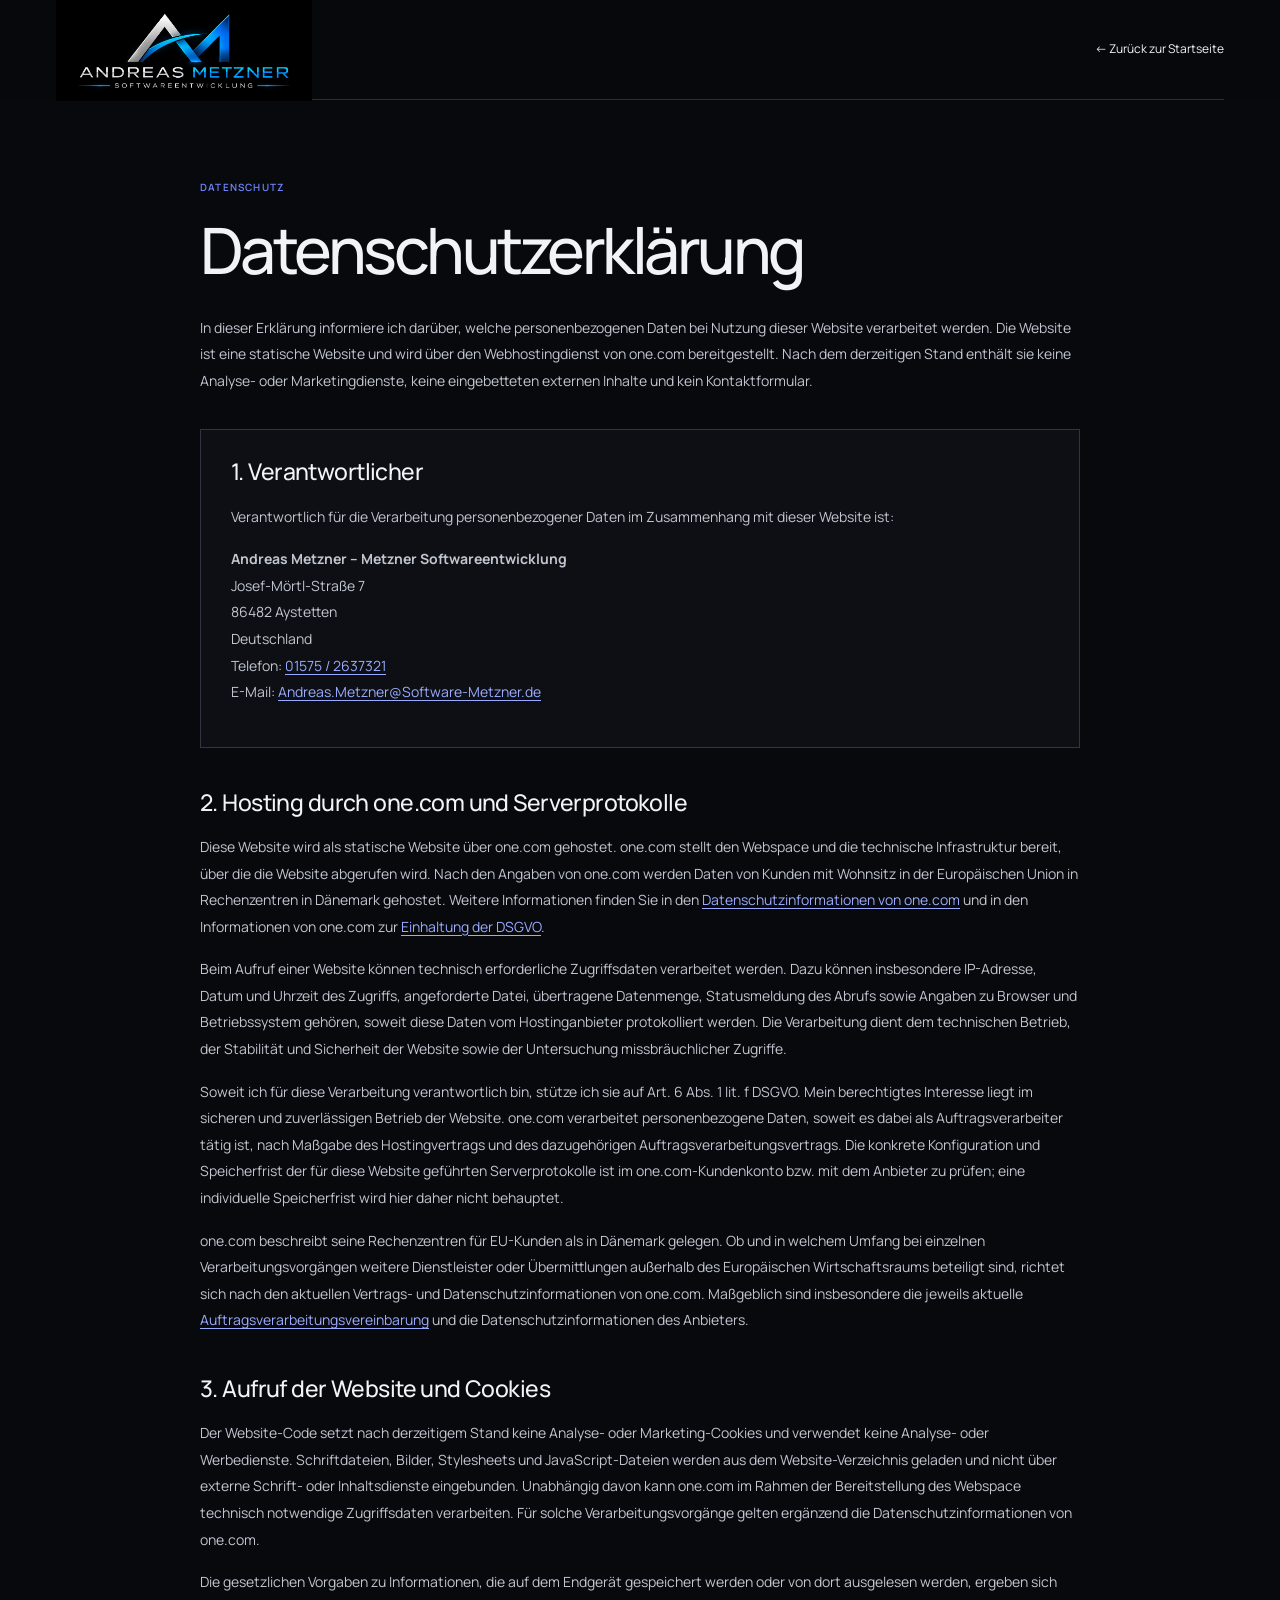
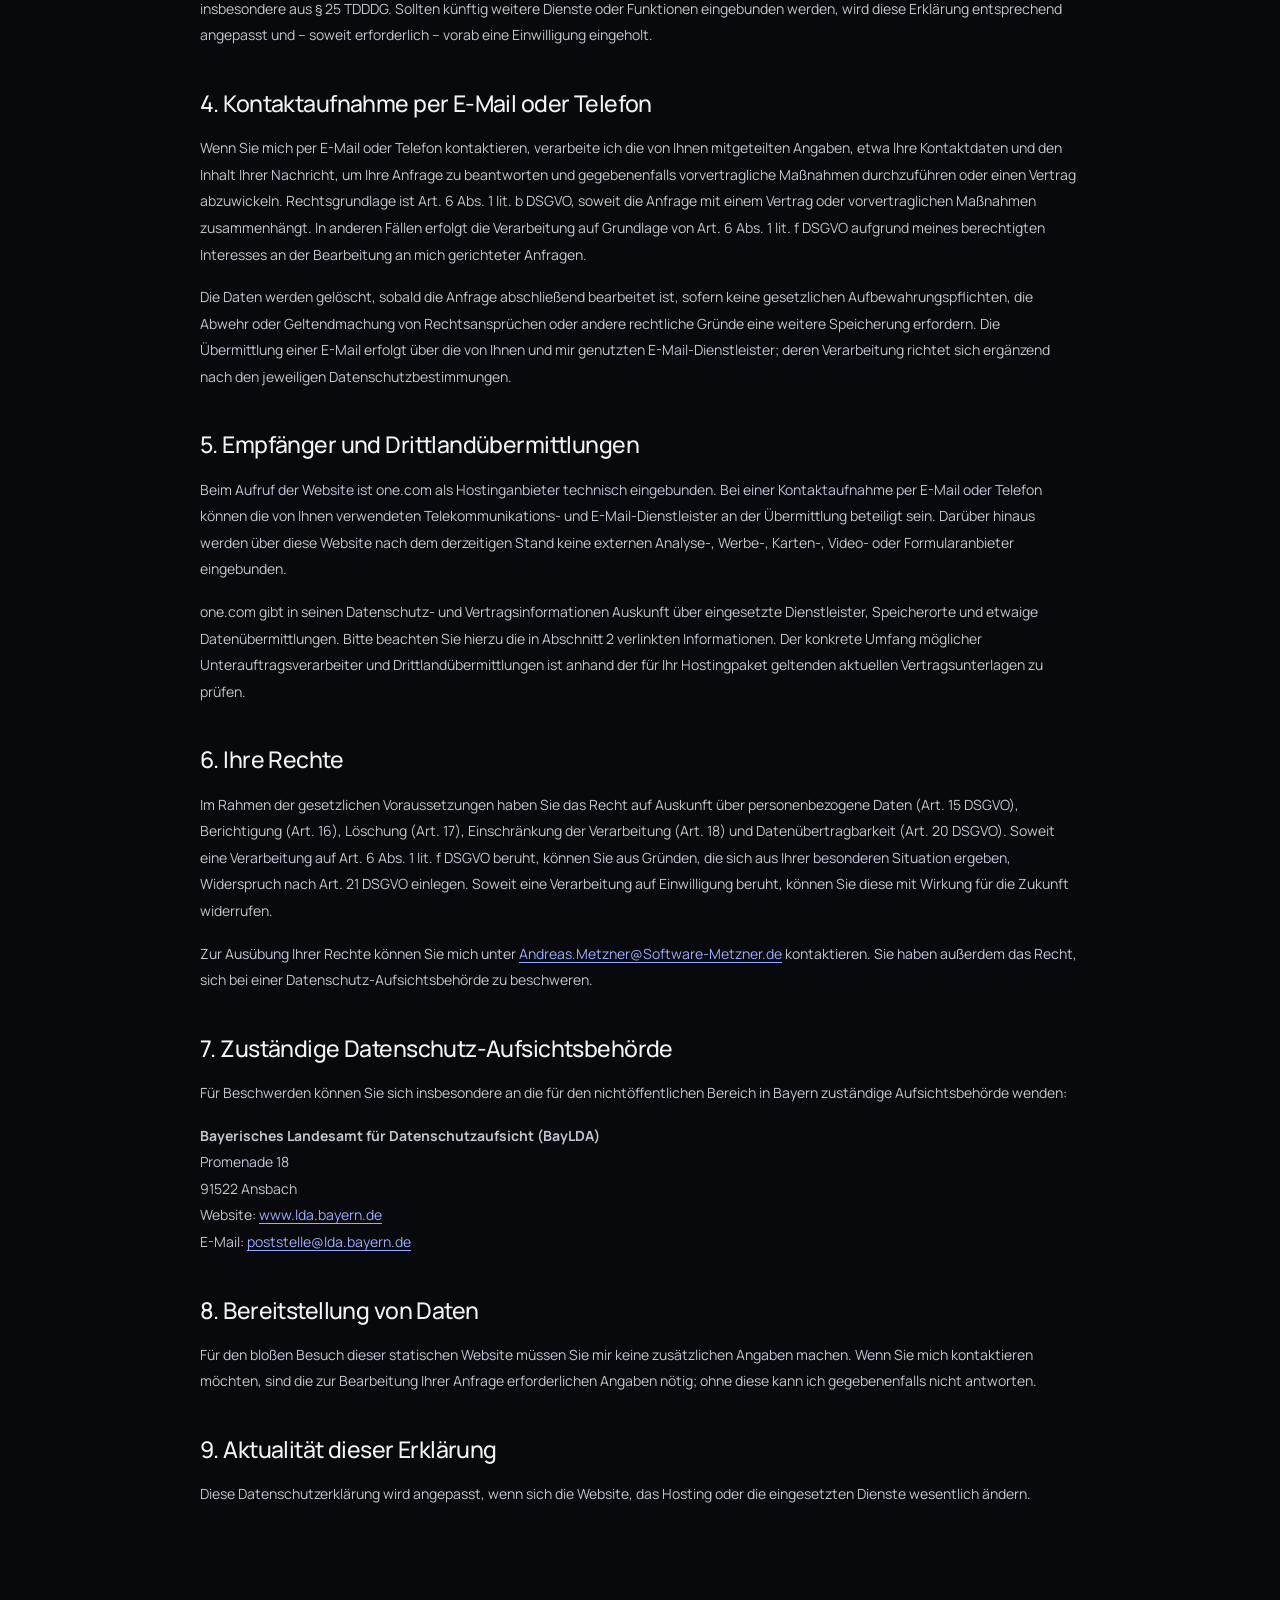
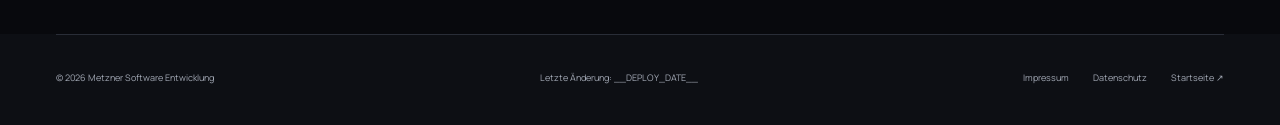
==== commit 01b2e146: "Use original glossy AM logo image" ====
--- a/datenschutz.html
+++ b/datenschutz.html
@@ -6,7 +6,7 @@
   <meta name="theme-color" content="#08090d">
   <meta name="description" content="Datenschutzerklärung für die Website von Andreas Metzner – Metzner Softwareentwicklung.">
   <title>Datenschutzerklärung – Metzner Softwareentwicklung</title>
-  <link rel="icon" href="assets/favicon.svg?v=3" type="image/svg+xml">
+  <link rel="icon" href="assets/Gl%C3%A4nzendes%20AM-Softwarelogo%20auf%20Schwarz.png" type="image/png">
   <link rel="preload" href="assets/fonts/Manrope.ttf" as="font" type="font/ttf" crossorigin>
   <link rel="preload" href="assets/fonts/InstrumentSerif-Italic.ttf" as="font" type="font/ttf" crossorigin>
   <link rel="stylesheet" href="assets/style.css">
@@ -16,7 +16,7 @@
   <a class="skip-link" href="#main">Zum Inhalt springen</a>
   <header class="site-header">
     <div class="shell header-inner">
-      <a class="brand brand-lockup" href="index.html" aria-label="Andreas Metzner – Softwareentwicklung Startseite"><img class="full-brand-logo" src="assets/logo.svg" alt="Andreas Metzner – Softwareentwicklung" width="270" height="90"></a>
+      <a class="brand brand-lockup" href="index.html" aria-label="Andreas Metzner – Softwareentwicklung Startseite"><img class="full-brand-logo" src="assets/Glänzendes AM-Softwarelogo auf Schwarz.png" alt="Andreas Metzner – Softwareentwicklung" width="270" height="90"></a>
       <a class="legal-back" href="index.html">← Zurück zur Startseite</a>
     </div>
   </header>
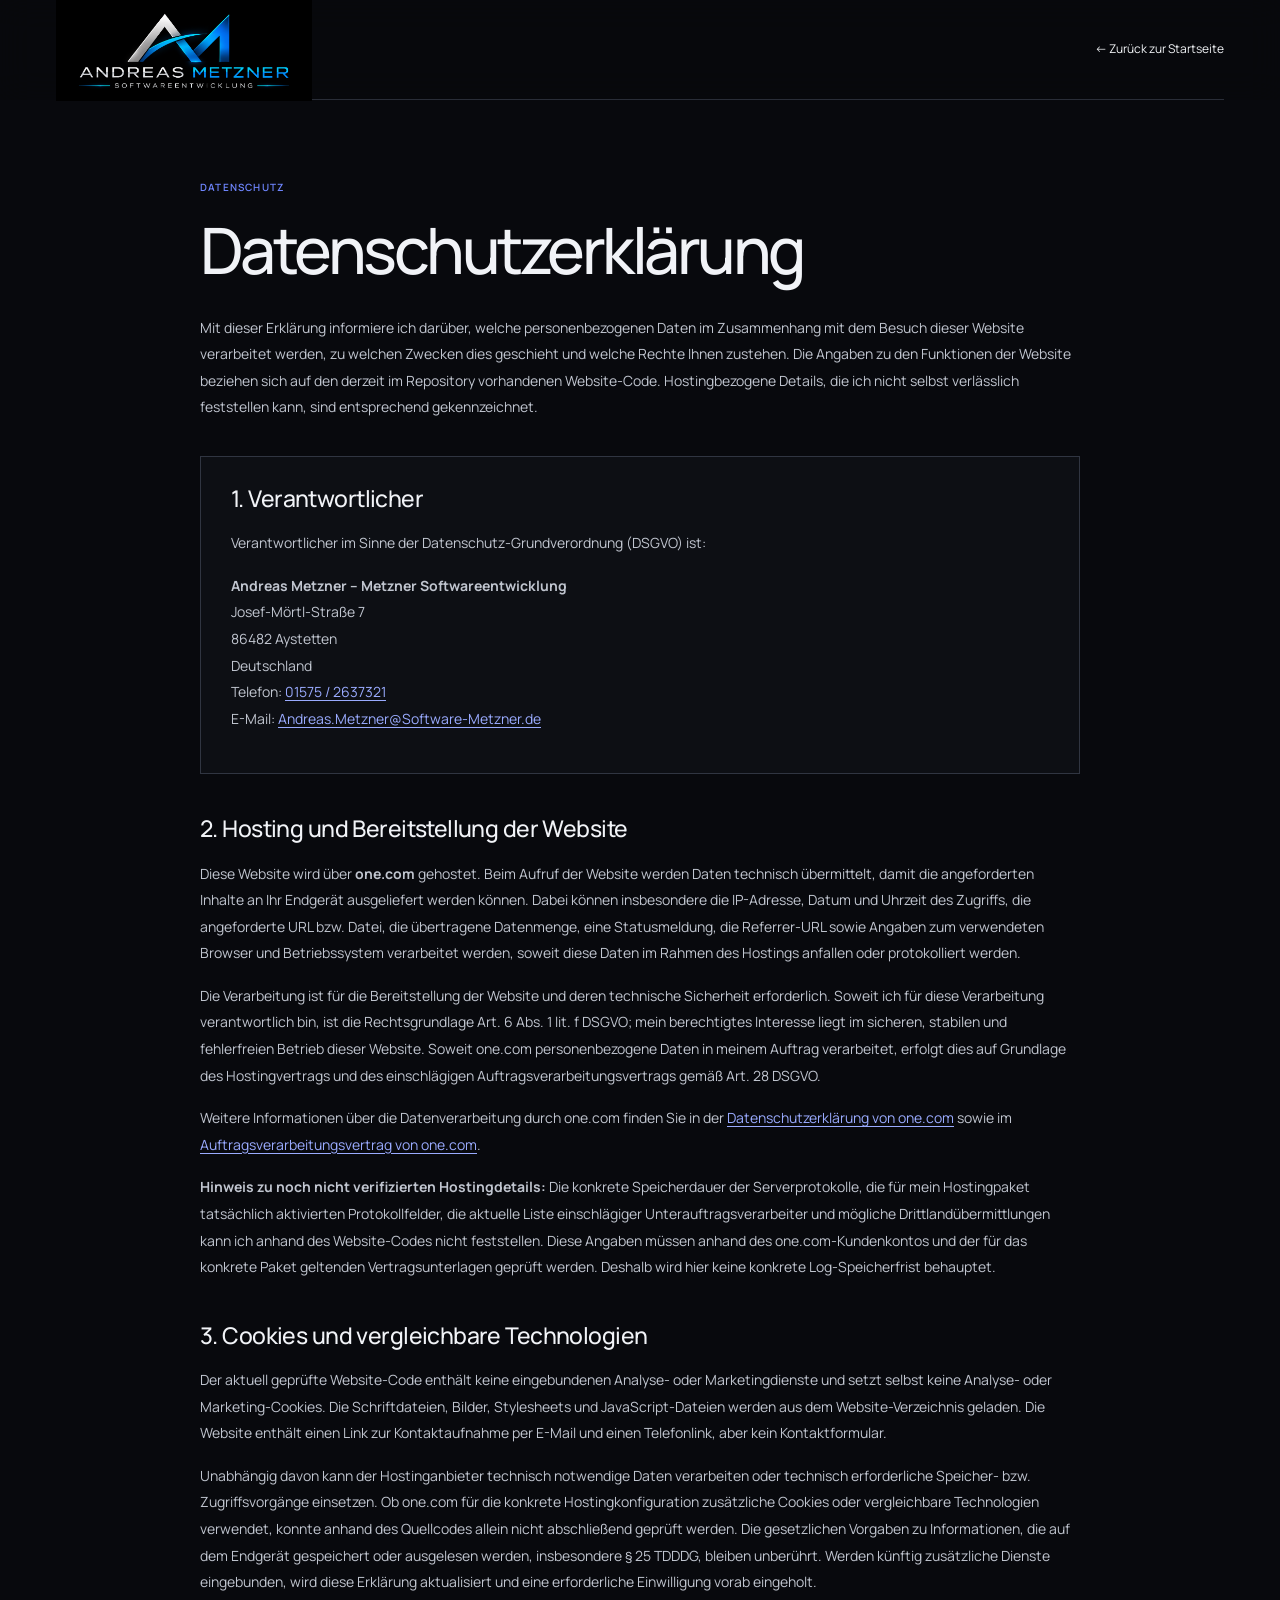
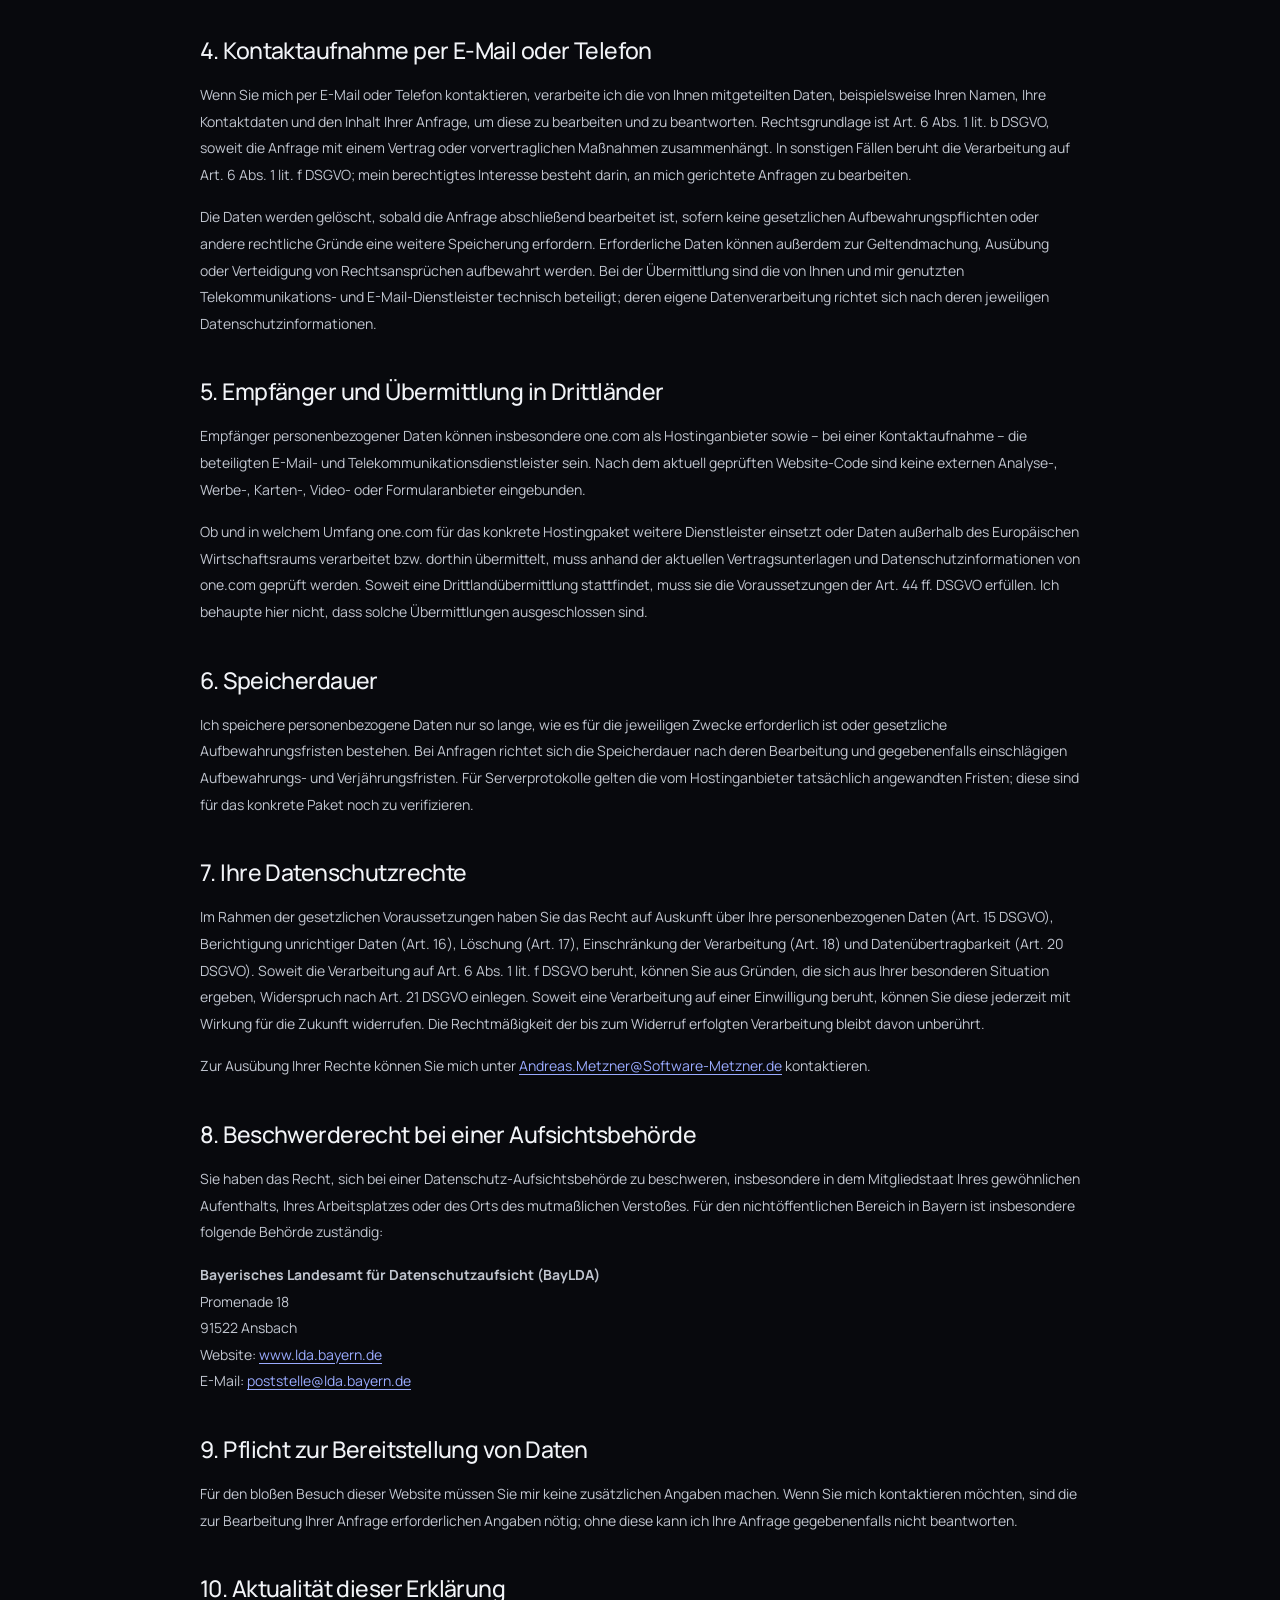
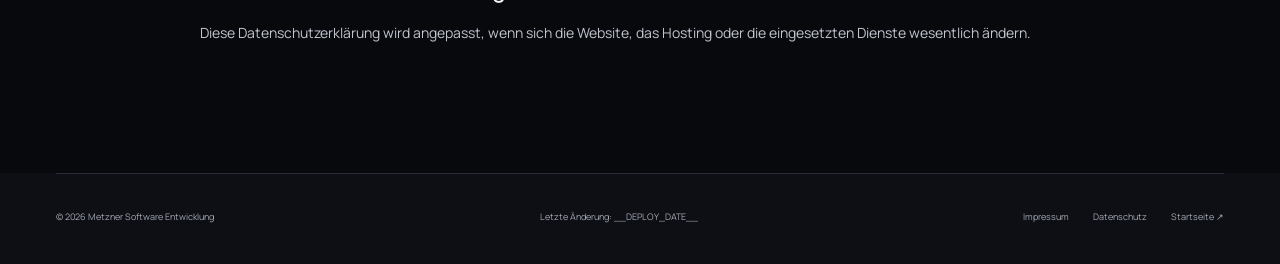
==== commit d32163cf: "Aktualisiere Datenschutzerklärung für one.com Hosting" ====
--- a/datenschutz.html
+++ b/datenschutz.html
@@ -6,7 +6,7 @@
   <meta name="theme-color" content="#08090d">
   <meta name="description" content="Datenschutzerklärung für die Website von Andreas Metzner – Metzner Softwareentwicklung.">
   <title>Datenschutzerklärung – Metzner Softwareentwicklung</title>
-  <link rel="icon" href="assets/Gl%C3%A4nzendes%20AM-Softwarelogo%20auf%20Schwarz.png" type="image/png">
+  <link rel="icon" href="assets/AM%20Monogramm.png" type="image/png">
   <link rel="preload" href="assets/fonts/Manrope.ttf" as="font" type="font/ttf" crossorigin>
   <link rel="preload" href="assets/fonts/InstrumentSerif-Italic.ttf" as="font" type="font/ttf" crossorigin>
   <link rel="stylesheet" href="assets/style.css">
@@ -23,44 +23,47 @@
   <main id="main" class="legal-content shell">
     <div class="eyebrow">Datenschutz</div>
     <h1>Datenschutzerklärung</h1>
-    <p>In dieser Erklärung informiere ich darüber, welche personenbezogenen Daten bei Nutzung dieser Website verarbeitet werden. Die Website ist eine statische Website und wird über den Webhostingdienst von one.com bereitgestellt. Nach dem derzeitigen Stand enthält sie keine Analyse- oder Marketingdienste, keine eingebetteten externen Inhalte und kein Kontaktformular.</p>
+    <p>Mit dieser Erklärung informiere ich darüber, welche personenbezogenen Daten im Zusammenhang mit dem Besuch dieser Website verarbeitet werden, zu welchen Zwecken dies geschieht und welche Rechte Ihnen zustehen. Die Angaben zu den Funktionen der Website beziehen sich auf den derzeit im Repository vorhandenen Website-Code. Hostingbezogene Details, die ich nicht selbst verlässlich feststellen kann, sind entsprechend gekennzeichnet.</p>
 
     <section class="panel">
       <h2>1. Verantwortlicher</h2>
-      <p>Verantwortlich für die Verarbeitung personenbezogener Daten im Zusammenhang mit dieser Website ist:</p>
+      <p>Verantwortlicher im Sinne der Datenschutz-Grundverordnung (DSGVO) ist:</p>
       <p><strong>Andreas Metzner – Metzner Softwareentwicklung</strong><br>Josef-Mörtl-Straße 7<br>86482 Aystetten<br>Deutschland<br>Telefon: <a href="tel:+4915752637321">01575 / 2637321</a><br>E-Mail: <a href="mailto:Andreas.Metzner@Software-Metzner.de">Andreas.Metzner@Software-Metzner.de</a></p>
     </section>
 
-    <h2>2. Hosting durch one.com und Serverprotokolle</h2>
-    <p>Diese Website wird als statische Website über one.com gehostet. one.com stellt den Webspace und die technische Infrastruktur bereit, über die die Website abgerufen wird. Nach den Angaben von one.com werden Daten von Kunden mit Wohnsitz in der Europäischen Union in Rechenzentren in Dänemark gehostet. Weitere Informationen finden Sie in den <a href="https://www.one.com/de-de/legal/datenschutz/">Datenschutzinformationen von one.com</a> und in den Informationen von one.com zur <a href="https://help.one.com/hc/de/articles/360000253649-Wie-h%C3%A4lt-one-com-die-DSGVO-ein">Einhaltung der DSGVO</a>.</p>
-    <p>Beim Aufruf einer Website können technisch erforderliche Zugriffsdaten verarbeitet werden. Dazu können insbesondere IP-Adresse, Datum und Uhrzeit des Zugriffs, angeforderte Datei, übertragene Datenmenge, Statusmeldung des Abrufs sowie Angaben zu Browser und Betriebssystem gehören, soweit diese Daten vom Hostinganbieter protokolliert werden. Die Verarbeitung dient dem technischen Betrieb, der Stabilität und Sicherheit der Website sowie der Untersuchung missbräuchlicher Zugriffe.</p>
-    <p>Soweit ich für diese Verarbeitung verantwortlich bin, stütze ich sie auf Art. 6 Abs. 1 lit. f DSGVO. Mein berechtigtes Interesse liegt im sicheren und zuverlässigen Betrieb der Website. one.com verarbeitet personenbezogene Daten, soweit es dabei als Auftragsverarbeiter tätig ist, nach Maßgabe des Hostingvertrags und des dazugehörigen Auftragsverarbeitungsvertrags. Die konkrete Konfiguration und Speicherfrist der für diese Website geführten Serverprotokolle ist im one.com-Kundenkonto bzw. mit dem Anbieter zu prüfen; eine individuelle Speicherfrist wird hier daher nicht behauptet.</p>
-    <p>one.com beschreibt seine Rechenzentren für EU-Kunden als in Dänemark gelegen. Ob und in welchem Umfang bei einzelnen Verarbeitungsvorgängen weitere Dienstleister oder Übermittlungen außerhalb des Europäischen Wirtschaftsraums beteiligt sind, richtet sich nach den aktuellen Vertrags- und Datenschutzinformationen von one.com. Maßgeblich sind insbesondere die jeweils aktuelle <a href="https://www.one.com/de-de/legal/dpa/">Auftragsverarbeitungsvereinbarung</a> und die Datenschutzinformationen des Anbieters.</p>
+    <h2>2. Hosting und Bereitstellung der Website</h2>
+    <p>Diese Website wird über <strong>one.com</strong> gehostet. Beim Aufruf der Website werden Daten technisch übermittelt, damit die angeforderten Inhalte an Ihr Endgerät ausgeliefert werden können. Dabei können insbesondere die IP-Adresse, Datum und Uhrzeit des Zugriffs, die angeforderte URL bzw. Datei, die übertragene Datenmenge, eine Statusmeldung, die Referrer-URL sowie Angaben zum verwendeten Browser und Betriebssystem verarbeitet werden, soweit diese Daten im Rahmen des Hostings anfallen oder protokolliert werden.</p>
+    <p>Die Verarbeitung ist für die Bereitstellung der Website und deren technische Sicherheit erforderlich. Soweit ich für diese Verarbeitung verantwortlich bin, ist die Rechtsgrundlage Art. 6 Abs. 1 lit. f DSGVO; mein berechtigtes Interesse liegt im sicheren, stabilen und fehlerfreien Betrieb dieser Website. Soweit one.com personenbezogene Daten in meinem Auftrag verarbeitet, erfolgt dies auf Grundlage des Hostingvertrags und des einschlägigen Auftragsverarbeitungsvertrags gemäß Art. 28 DSGVO.</p>
+    <p>Weitere Informationen über die Datenverarbeitung durch one.com finden Sie in der <a href="https://www.one.com/de-de/legal/datenschutz/" target="_blank" rel="noopener noreferrer">Datenschutzerklärung von one.com</a> sowie im <a href="https://www.one.com/de-de/legal/dpa/" target="_blank" rel="noopener noreferrer">Auftragsverarbeitungsvertrag von one.com</a>.</p>
+    <p><strong>Hinweis zu noch nicht verifizierten Hostingdetails:</strong> Die konkrete Speicherdauer der Serverprotokolle, die für mein Hostingpaket tatsächlich aktivierten Protokollfelder, die aktuelle Liste einschlägiger Unterauftragsverarbeiter und mögliche Drittlandübermittlungen kann ich anhand des Website-Codes nicht feststellen. Diese Angaben müssen anhand des one.com-Kundenkontos und der für das konkrete Paket geltenden Vertragsunterlagen geprüft werden. Deshalb wird hier keine konkrete Log-Speicherfrist behauptet.</p>
 
-    <h2>3. Aufruf der Website und Cookies</h2>
-    <p>Der Website-Code setzt nach derzeitigem Stand keine Analyse- oder Marketing-Cookies und verwendet keine Analyse- oder Werbedienste. Schriftdateien, Bilder, Stylesheets und JavaScript-Dateien werden aus dem Website-Verzeichnis geladen und nicht über externe Schrift- oder Inhaltsdienste eingebunden. Unabhängig davon kann one.com im Rahmen der Bereitstellung des Webspace technisch notwendige Zugriffsdaten verarbeiten. Für solche Verarbeitungsvorgänge gelten ergänzend die Datenschutzinformationen von one.com.</p>
-    <p>Die gesetzlichen Vorgaben zu Informationen, die auf dem Endgerät gespeichert werden oder von dort ausgelesen werden, ergeben sich insbesondere aus § 25 TDDDG. Sollten künftig weitere Dienste oder Funktionen eingebunden werden, wird diese Erklärung entsprechend angepasst und – soweit erforderlich – vorab eine Einwilligung eingeholt.</p>
+    <h2>3. Cookies und vergleichbare Technologien</h2>
+    <p>Der aktuell geprüfte Website-Code enthält keine eingebundenen Analyse- oder Marketingdienste und setzt selbst keine Analyse- oder Marketing-Cookies. Die Schriftdateien, Bilder, Stylesheets und JavaScript-Dateien werden aus dem Website-Verzeichnis geladen. Die Website enthält einen Link zur Kontaktaufnahme per E-Mail und einen Telefonlink, aber kein Kontaktformular.</p>
+    <p>Unabhängig davon kann der Hostinganbieter technisch notwendige Daten verarbeiten oder technisch erforderliche Speicher- bzw. Zugriffsvorgänge einsetzen. Ob one.com für die konkrete Hostingkonfiguration zusätzliche Cookies oder vergleichbare Technologien verwendet, konnte anhand des Quellcodes allein nicht abschließend geprüft werden. Die gesetzlichen Vorgaben zu Informationen, die auf dem Endgerät gespeichert oder ausgelesen werden, insbesondere § 25 TDDDG, bleiben unberührt. Werden künftig zusätzliche Dienste eingebunden, wird diese Erklärung aktualisiert und eine erforderliche Einwilligung vorab eingeholt.</p>
 
     <h2>4. Kontaktaufnahme per E-Mail oder Telefon</h2>
-    <p>Wenn Sie mich per E-Mail oder Telefon kontaktieren, verarbeite ich die von Ihnen mitgeteilten Angaben, etwa Ihre Kontaktdaten und den Inhalt Ihrer Nachricht, um Ihre Anfrage zu beantworten und gegebenenfalls vorvertragliche Maßnahmen durchzuführen oder einen Vertrag abzuwickeln. Rechtsgrundlage ist Art. 6 Abs. 1 lit. b DSGVO, soweit die Anfrage mit einem Vertrag oder vorvertraglichen Maßnahmen zusammenhängt. In anderen Fällen erfolgt die Verarbeitung auf Grundlage von Art. 6 Abs. 1 lit. f DSGVO aufgrund meines berechtigten Interesses an der Bearbeitung an mich gerichteter Anfragen.</p>
-    <p>Die Daten werden gelöscht, sobald die Anfrage abschließend bearbeitet ist, sofern keine gesetzlichen Aufbewahrungspflichten, die Abwehr oder Geltendmachung von Rechtsansprüchen oder andere rechtliche Gründe eine weitere Speicherung erfordern. Die Übermittlung einer E-Mail erfolgt über die von Ihnen und mir genutzten E-Mail-Dienstleister; deren Verarbeitung richtet sich ergänzend nach den jeweiligen Datenschutzbestimmungen.</p>
+    <p>Wenn Sie mich per E-Mail oder Telefon kontaktieren, verarbeite ich die von Ihnen mitgeteilten Daten, beispielsweise Ihren Namen, Ihre Kontaktdaten und den Inhalt Ihrer Anfrage, um diese zu bearbeiten und zu beantworten. Rechtsgrundlage ist Art. 6 Abs. 1 lit. b DSGVO, soweit die Anfrage mit einem Vertrag oder vorvertraglichen Maßnahmen zusammenhängt. In sonstigen Fällen beruht die Verarbeitung auf Art. 6 Abs. 1 lit. f DSGVO; mein berechtigtes Interesse besteht darin, an mich gerichtete Anfragen zu bearbeiten.</p>
+    <p>Die Daten werden gelöscht, sobald die Anfrage abschließend bearbeitet ist, sofern keine gesetzlichen Aufbewahrungspflichten oder andere rechtliche Gründe eine weitere Speicherung erfordern. Erforderliche Daten können außerdem zur Geltendmachung, Ausübung oder Verteidigung von Rechtsansprüchen aufbewahrt werden. Bei der Übermittlung sind die von Ihnen und mir genutzten Telekommunikations- und E-Mail-Dienstleister technisch beteiligt; deren eigene Datenverarbeitung richtet sich nach deren jeweiligen Datenschutzinformationen.</p>
 
-    <h2>5. Empfänger und Drittlandübermittlungen</h2>
-    <p>Beim Aufruf der Website ist one.com als Hostinganbieter technisch eingebunden. Bei einer Kontaktaufnahme per E-Mail oder Telefon können die von Ihnen verwendeten Telekommunikations- und E-Mail-Dienstleister an der Übermittlung beteiligt sein. Darüber hinaus werden über diese Website nach dem derzeitigen Stand keine externen Analyse-, Werbe-, Karten-, Video- oder Formularanbieter eingebunden.</p>
-    <p>one.com gibt in seinen Datenschutz- und Vertragsinformationen Auskunft über eingesetzte Dienstleister, Speicherorte und etwaige Datenübermittlungen. Bitte beachten Sie hierzu die in Abschnitt 2 verlinkten Informationen. Der konkrete Umfang möglicher Unterauftragsverarbeiter und Drittlandübermittlungen ist anhand der für Ihr Hostingpaket geltenden aktuellen Vertragsunterlagen zu prüfen.</p>
+    <h2>5. Empfänger und Übermittlung in Drittländer</h2>
+    <p>Empfänger personenbezogener Daten können insbesondere one.com als Hostinganbieter sowie – bei einer Kontaktaufnahme – die beteiligten E-Mail- und Telekommunikationsdienstleister sein. Nach dem aktuell geprüften Website-Code sind keine externen Analyse-, Werbe-, Karten-, Video- oder Formularanbieter eingebunden.</p>
+    <p>Ob und in welchem Umfang one.com für das konkrete Hostingpaket weitere Dienstleister einsetzt oder Daten außerhalb des Europäischen Wirtschaftsraums verarbeitet bzw. dorthin übermittelt, muss anhand der aktuellen Vertragsunterlagen und Datenschutzinformationen von one.com geprüft werden. Soweit eine Drittlandübermittlung stattfindet, muss sie die Voraussetzungen der Art. 44 ff. DSGVO erfüllen. Ich behaupte hier nicht, dass solche Übermittlungen ausgeschlossen sind.</p>
 
-    <h2>6. Ihre Rechte</h2>
-    <p>Im Rahmen der gesetzlichen Voraussetzungen haben Sie das Recht auf Auskunft über personenbezogene Daten (Art. 15 DSGVO), Berichtigung (Art. 16), Löschung (Art. 17), Einschränkung der Verarbeitung (Art. 18) und Datenübertragbarkeit (Art. 20 DSGVO). Soweit eine Verarbeitung auf Art. 6 Abs. 1 lit. f DSGVO beruht, können Sie aus Gründen, die sich aus Ihrer besonderen Situation ergeben, Widerspruch nach Art. 21 DSGVO einlegen. Soweit eine Verarbeitung auf Einwilligung beruht, können Sie diese mit Wirkung für die Zukunft widerrufen.</p>
-    <p>Zur Ausübung Ihrer Rechte können Sie mich unter <a href="mailto:Andreas.Metzner@Software-Metzner.de">Andreas.Metzner@Software-Metzner.de</a> kontaktieren. Sie haben außerdem das Recht, sich bei einer Datenschutz-Aufsichtsbehörde zu beschweren.</p>
+    <h2>6. Speicherdauer</h2>
+    <p>Ich speichere personenbezogene Daten nur so lange, wie es für die jeweiligen Zwecke erforderlich ist oder gesetzliche Aufbewahrungsfristen bestehen. Bei Anfragen richtet sich die Speicherdauer nach deren Bearbeitung und gegebenenfalls einschlägigen Aufbewahrungs- und Verjährungsfristen. Für Serverprotokolle gelten die vom Hostinganbieter tatsächlich angewandten Fristen; diese sind für das konkrete Paket noch zu verifizieren.</p>
 
-    <h2>7. Zuständige Datenschutz-Aufsichtsbehörde</h2>
-    <p>Für Beschwerden können Sie sich insbesondere an die für den nichtöffentlichen Bereich in Bayern zuständige Aufsichtsbehörde wenden:</p>
-    <p><strong>Bayerisches Landesamt für Datenschutzaufsicht (BayLDA)</strong><br>Promenade 18<br>91522 Ansbach<br>Website: <a href="https://www.lda.bayern.de/">www.lda.bayern.de</a><br>E-Mail: <a href="mailto:poststelle@lda.bayern.de">poststelle@lda.bayern.de</a></p>
+    <h2>7. Ihre Datenschutzrechte</h2>
+    <p>Im Rahmen der gesetzlichen Voraussetzungen haben Sie das Recht auf Auskunft über Ihre personenbezogenen Daten (Art. 15 DSGVO), Berichtigung unrichtiger Daten (Art. 16), Löschung (Art. 17), Einschränkung der Verarbeitung (Art. 18) und Datenübertragbarkeit (Art. 20 DSGVO). Soweit die Verarbeitung auf Art. 6 Abs. 1 lit. f DSGVO beruht, können Sie aus Gründen, die sich aus Ihrer besonderen Situation ergeben, Widerspruch nach Art. 21 DSGVO einlegen. Soweit eine Verarbeitung auf einer Einwilligung beruht, können Sie diese jederzeit mit Wirkung für die Zukunft widerrufen. Die Rechtmäßigkeit der bis zum Widerruf erfolgten Verarbeitung bleibt davon unberührt.</p>
+    <p>Zur Ausübung Ihrer Rechte können Sie mich unter <a href="mailto:Andreas.Metzner@Software-Metzner.de">Andreas.Metzner@Software-Metzner.de</a> kontaktieren.</p>
 
-    <h2>8. Bereitstellung von Daten</h2>
-    <p>Für den bloßen Besuch dieser statischen Website müssen Sie mir keine zusätzlichen Angaben machen. Wenn Sie mich kontaktieren möchten, sind die zur Bearbeitung Ihrer Anfrage erforderlichen Angaben nötig; ohne diese kann ich gegebenenfalls nicht antworten.</p>
+    <h2>8. Beschwerderecht bei einer Aufsichtsbehörde</h2>
+    <p>Sie haben das Recht, sich bei einer Datenschutz-Aufsichtsbehörde zu beschweren, insbesondere in dem Mitgliedstaat Ihres gewöhnlichen Aufenthalts, Ihres Arbeitsplatzes oder des Orts des mutmaßlichen Verstoßes. Für den nichtöffentlichen Bereich in Bayern ist insbesondere folgende Behörde zuständig:</p>
+    <p><strong>Bayerisches Landesamt für Datenschutzaufsicht (BayLDA)</strong><br>Promenade 18<br>91522 Ansbach<br>Website: <a href="https://www.lda.bayern.de/" target="_blank" rel="noopener noreferrer">www.lda.bayern.de</a><br>E-Mail: <a href="mailto:poststelle@lda.bayern.de">poststelle@lda.bayern.de</a></p>
 
-    <h2>9. Aktualität dieser Erklärung</h2>
+    <h2>9. Pflicht zur Bereitstellung von Daten</h2>
+    <p>Für den bloßen Besuch dieser Website müssen Sie mir keine zusätzlichen Angaben machen. Wenn Sie mich kontaktieren möchten, sind die zur Bearbeitung Ihrer Anfrage erforderlichen Angaben nötig; ohne diese kann ich Ihre Anfrage gegebenenfalls nicht beantworten.</p>
+
+    <h2>10. Aktualität dieser Erklärung</h2>
     <p>Diese Datenschutzerklärung wird angepasst, wenn sich die Website, das Hosting oder die eingesetzten Dienste wesentlich ändern.</p>
   </main>
   <footer class="site-footer">
--- a/assets/style.css
+++ b/assets/style.css
@@ -144,3 +144,9 @@
  .system-core{width:105px;height:52px}
  .footer-wordmark.footer-mark-only{width:160px;max-width:48vw}
 }
+\n/* Original full logo in legal page content; keep enough width for readable lettering. */\n.legal-full-logo{width:min(420px,100%);height:auto;object-fit:contain;margin:0 0 34px;background:#08090d}\n@media(max-width:600px){.legal-full-logo{width:min(100%,360px);margin-bottom:26px}}\n
+
+/* Use the dedicated AM monogram in the web design device mockups. */
+.web-illustration .mock-art img{display:block;width:72%;height:72%;object-fit:contain;}
+.web-illustration .phone-mock .phone-monogram{display:grid;place-items:center;background:transparent;height:48px;margin-top:8px;}
+.web-illustration .phone-mock .phone-monogram img{display:block;width:100%;height:100%;object-fit:contain;}
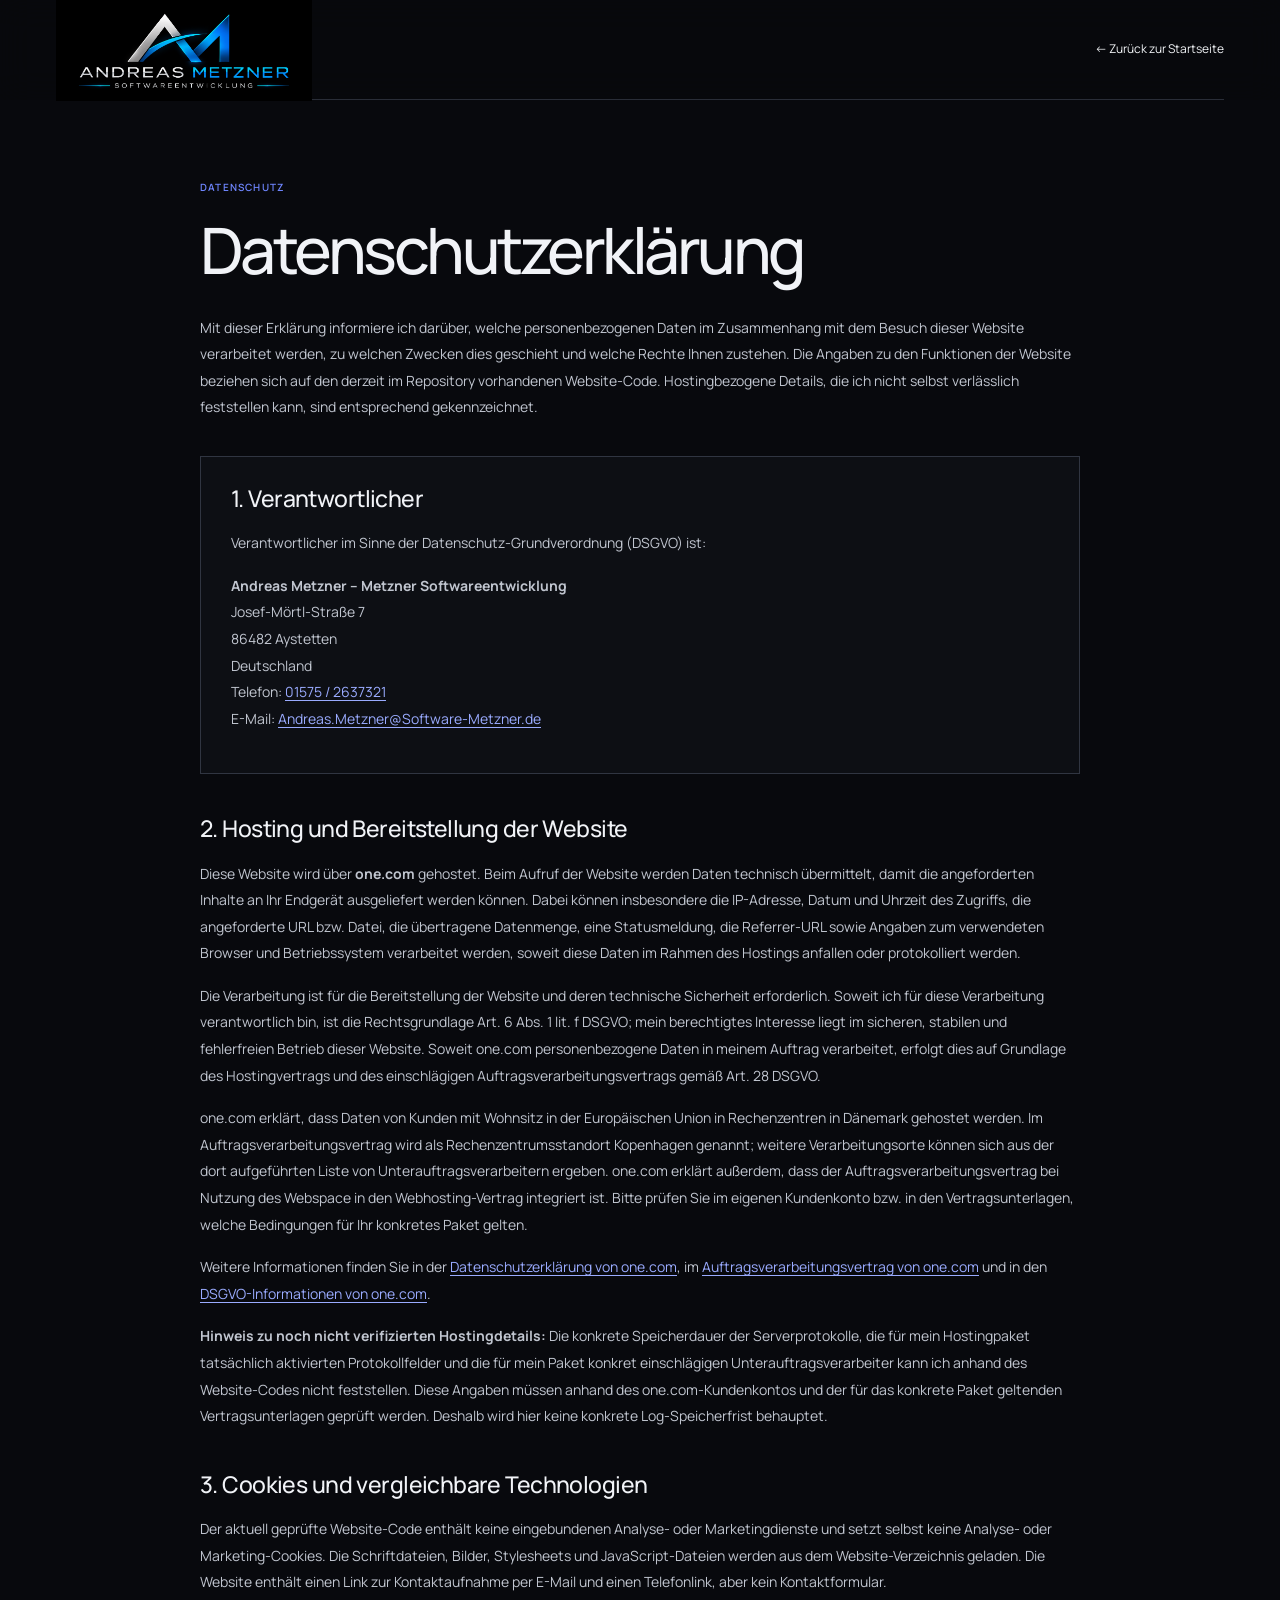
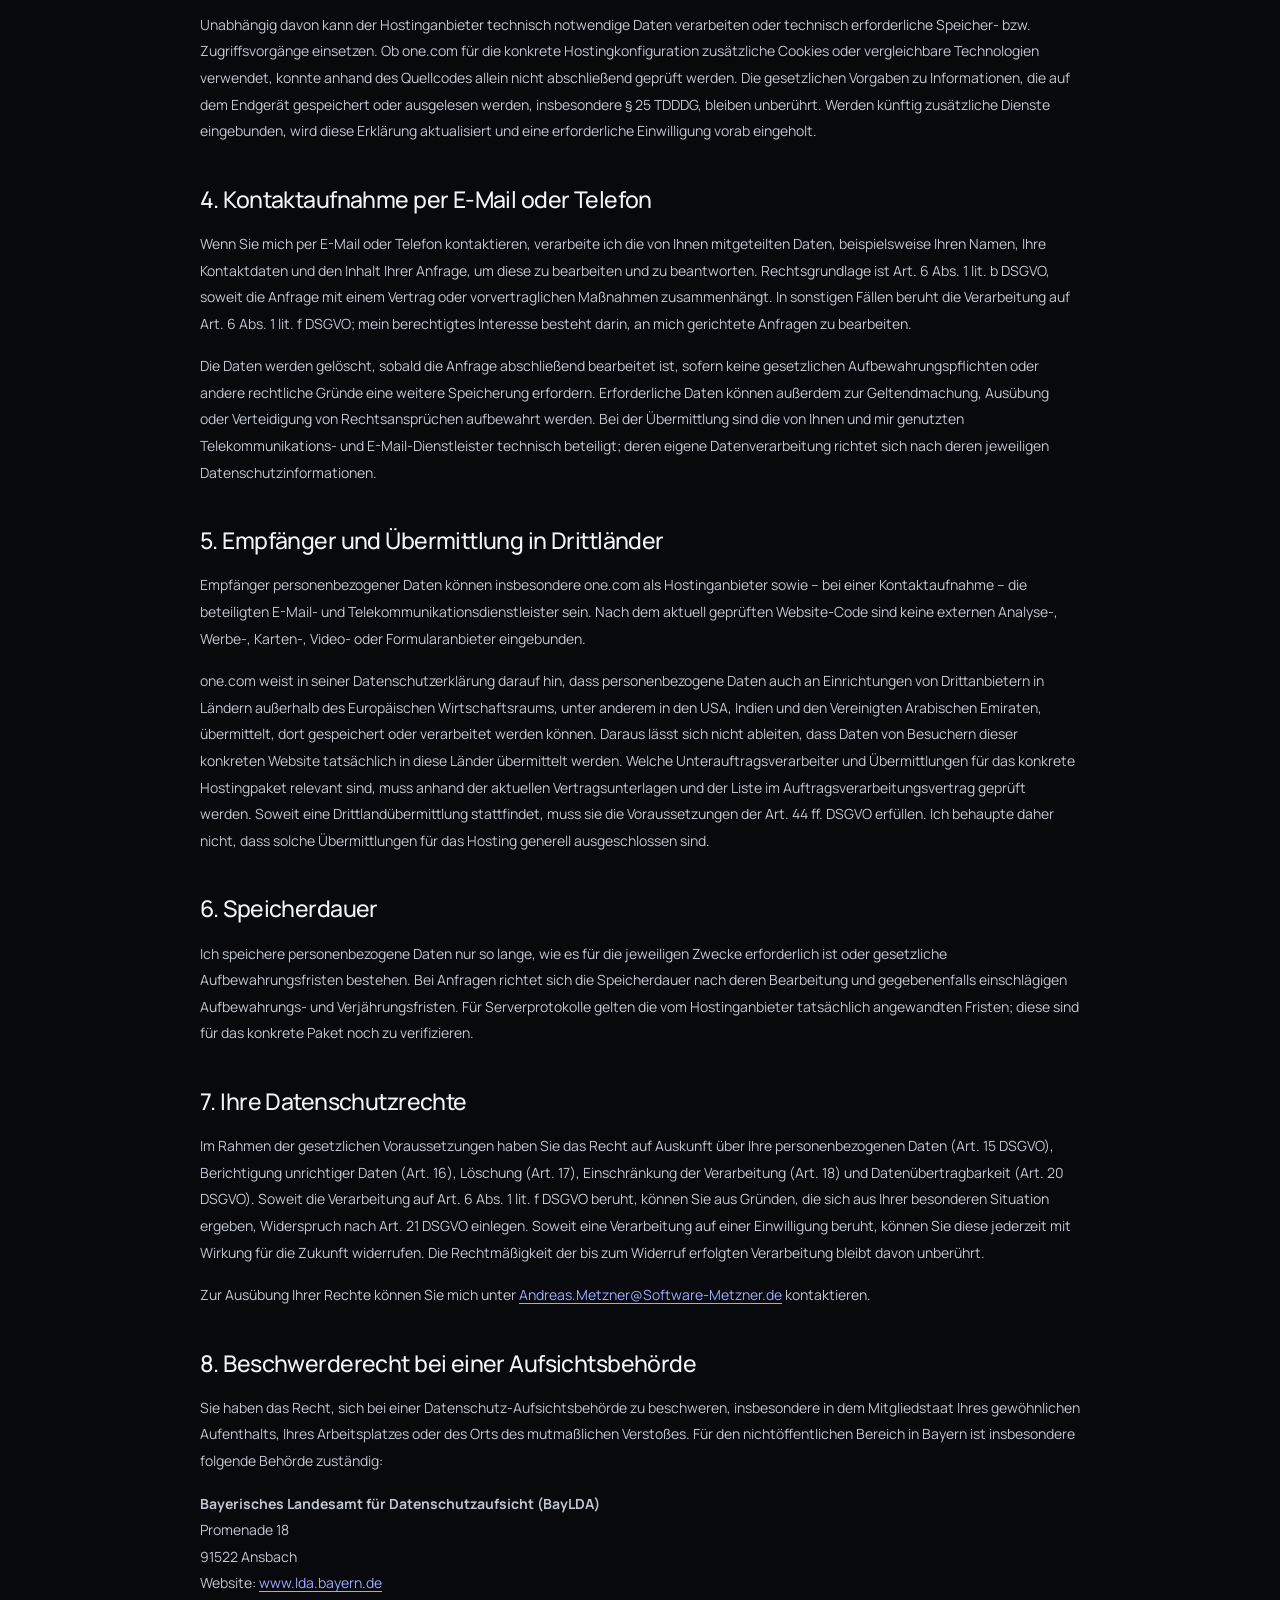
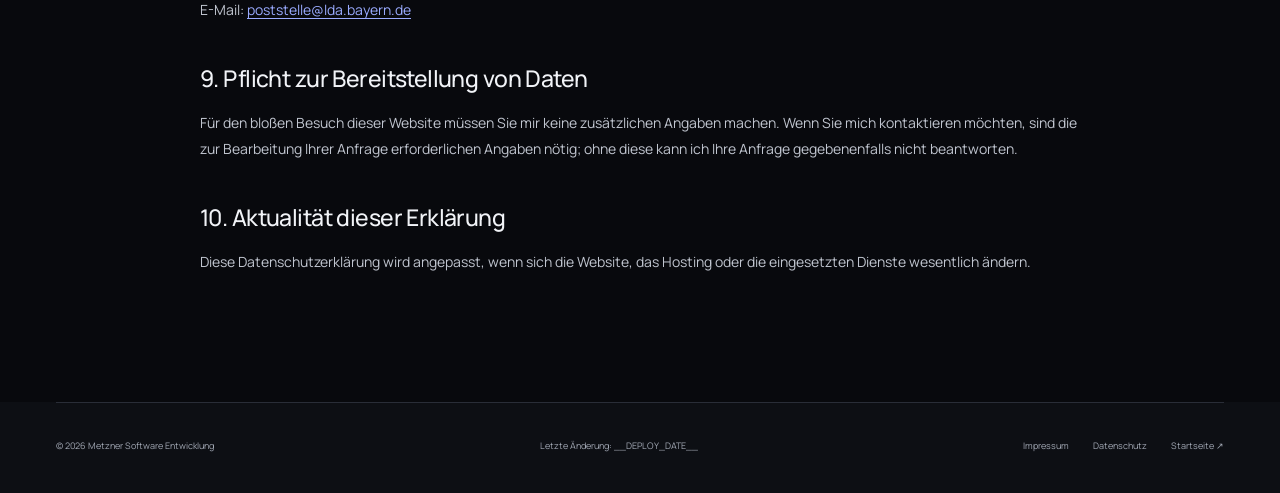
==== commit 8fde9744: "Gleiche Datenschutzerklärung mit aktuellen one.com Datenschutz- und DPA-Angaben ab" ====
--- a/datenschutz.html
+++ b/datenschutz.html
@@ -34,8 +34,9 @@
     <h2>2. Hosting und Bereitstellung der Website</h2>
     <p>Diese Website wird über <strong>one.com</strong> gehostet. Beim Aufruf der Website werden Daten technisch übermittelt, damit die angeforderten Inhalte an Ihr Endgerät ausgeliefert werden können. Dabei können insbesondere die IP-Adresse, Datum und Uhrzeit des Zugriffs, die angeforderte URL bzw. Datei, die übertragene Datenmenge, eine Statusmeldung, die Referrer-URL sowie Angaben zum verwendeten Browser und Betriebssystem verarbeitet werden, soweit diese Daten im Rahmen des Hostings anfallen oder protokolliert werden.</p>
     <p>Die Verarbeitung ist für die Bereitstellung der Website und deren technische Sicherheit erforderlich. Soweit ich für diese Verarbeitung verantwortlich bin, ist die Rechtsgrundlage Art. 6 Abs. 1 lit. f DSGVO; mein berechtigtes Interesse liegt im sicheren, stabilen und fehlerfreien Betrieb dieser Website. Soweit one.com personenbezogene Daten in meinem Auftrag verarbeitet, erfolgt dies auf Grundlage des Hostingvertrags und des einschlägigen Auftragsverarbeitungsvertrags gemäß Art. 28 DSGVO.</p>
-    <p>Weitere Informationen über die Datenverarbeitung durch one.com finden Sie in der <a href="https://www.one.com/de-de/legal/datenschutz/" target="_blank" rel="noopener noreferrer">Datenschutzerklärung von one.com</a> sowie im <a href="https://www.one.com/de-de/legal/dpa/" target="_blank" rel="noopener noreferrer">Auftragsverarbeitungsvertrag von one.com</a>.</p>
-    <p><strong>Hinweis zu noch nicht verifizierten Hostingdetails:</strong> Die konkrete Speicherdauer der Serverprotokolle, die für mein Hostingpaket tatsächlich aktivierten Protokollfelder, die aktuelle Liste einschlägiger Unterauftragsverarbeiter und mögliche Drittlandübermittlungen kann ich anhand des Website-Codes nicht feststellen. Diese Angaben müssen anhand des one.com-Kundenkontos und der für das konkrete Paket geltenden Vertragsunterlagen geprüft werden. Deshalb wird hier keine konkrete Log-Speicherfrist behauptet.</p>
+    <p>one.com erklärt, dass Daten von Kunden mit Wohnsitz in der Europäischen Union in Rechenzentren in Dänemark gehostet werden. Im Auftragsverarbeitungsvertrag wird als Rechenzentrumsstandort Kopenhagen genannt; weitere Verarbeitungsorte können sich aus der dort aufgeführten Liste von Unterauftragsverarbeitern ergeben. one.com erklärt außerdem, dass der Auftragsverarbeitungsvertrag bei Nutzung des Webspace in den Webhosting-Vertrag integriert ist. Bitte prüfen Sie im eigenen Kundenkonto bzw. in den Vertragsunterlagen, welche Bedingungen für Ihr konkretes Paket gelten.</p>
+    <p>Weitere Informationen finden Sie in der <a href="https://www.one.com/de-de/legal/datenschutz/" target="_blank" rel="noopener noreferrer">Datenschutzerklärung von one.com</a>, im <a href="https://www.one.com/de-de/legal/dpa/" target="_blank" rel="noopener noreferrer">Auftragsverarbeitungsvertrag von one.com</a> und in den <a href="https://help.one.com/hc/de/articles/360000253649-Wie-h%C3%A4lt-one-com-die-DSGVO-ein" target="_blank" rel="noopener noreferrer">DSGVO-Informationen von one.com</a>.</p>
+    <p><strong>Hinweis zu noch nicht verifizierten Hostingdetails:</strong> Die konkrete Speicherdauer der Serverprotokolle, die für mein Hostingpaket tatsächlich aktivierten Protokollfelder und die für mein Paket konkret einschlägigen Unterauftragsverarbeiter kann ich anhand des Website-Codes nicht feststellen. Diese Angaben müssen anhand des one.com-Kundenkontos und der für das konkrete Paket geltenden Vertragsunterlagen geprüft werden. Deshalb wird hier keine konkrete Log-Speicherfrist behauptet.</p>
 
     <h2>3. Cookies und vergleichbare Technologien</h2>
     <p>Der aktuell geprüfte Website-Code enthält keine eingebundenen Analyse- oder Marketingdienste und setzt selbst keine Analyse- oder Marketing-Cookies. Die Schriftdateien, Bilder, Stylesheets und JavaScript-Dateien werden aus dem Website-Verzeichnis geladen. Die Website enthält einen Link zur Kontaktaufnahme per E-Mail und einen Telefonlink, aber kein Kontaktformular.</p>
@@ -47,7 +48,7 @@
 
     <h2>5. Empfänger und Übermittlung in Drittländer</h2>
     <p>Empfänger personenbezogener Daten können insbesondere one.com als Hostinganbieter sowie – bei einer Kontaktaufnahme – die beteiligten E-Mail- und Telekommunikationsdienstleister sein. Nach dem aktuell geprüften Website-Code sind keine externen Analyse-, Werbe-, Karten-, Video- oder Formularanbieter eingebunden.</p>
-    <p>Ob und in welchem Umfang one.com für das konkrete Hostingpaket weitere Dienstleister einsetzt oder Daten außerhalb des Europäischen Wirtschaftsraums verarbeitet bzw. dorthin übermittelt, muss anhand der aktuellen Vertragsunterlagen und Datenschutzinformationen von one.com geprüft werden. Soweit eine Drittlandübermittlung stattfindet, muss sie die Voraussetzungen der Art. 44 ff. DSGVO erfüllen. Ich behaupte hier nicht, dass solche Übermittlungen ausgeschlossen sind.</p>
+    <p>one.com weist in seiner Datenschutzerklärung darauf hin, dass personenbezogene Daten auch an Einrichtungen von Drittanbietern in Ländern außerhalb des Europäischen Wirtschaftsraums, unter anderem in den USA, Indien und den Vereinigten Arabischen Emiraten, übermittelt, dort gespeichert oder verarbeitet werden können. Daraus lässt sich nicht ableiten, dass Daten von Besuchern dieser konkreten Website tatsächlich in diese Länder übermittelt werden. Welche Unterauftragsverarbeiter und Übermittlungen für das konkrete Hostingpaket relevant sind, muss anhand der aktuellen Vertragsunterlagen und der Liste im Auftragsverarbeitungsvertrag geprüft werden. Soweit eine Drittlandübermittlung stattfindet, muss sie die Voraussetzungen der Art. 44 ff. DSGVO erfüllen. Ich behaupte daher nicht, dass solche Übermittlungen für das Hosting generell ausgeschlossen sind.</p>
 
     <h2>6. Speicherdauer</h2>
     <p>Ich speichere personenbezogene Daten nur so lange, wie es für die jeweiligen Zwecke erforderlich ist oder gesetzliche Aufbewahrungsfristen bestehen. Bei Anfragen richtet sich die Speicherdauer nach deren Bearbeitung und gegebenenfalls einschlägigen Aufbewahrungs- und Verjährungsfristen. Für Serverprotokolle gelten die vom Hostinganbieter tatsächlich angewandten Fristen; diese sind für das konkrete Paket noch zu verifizieren.</p>
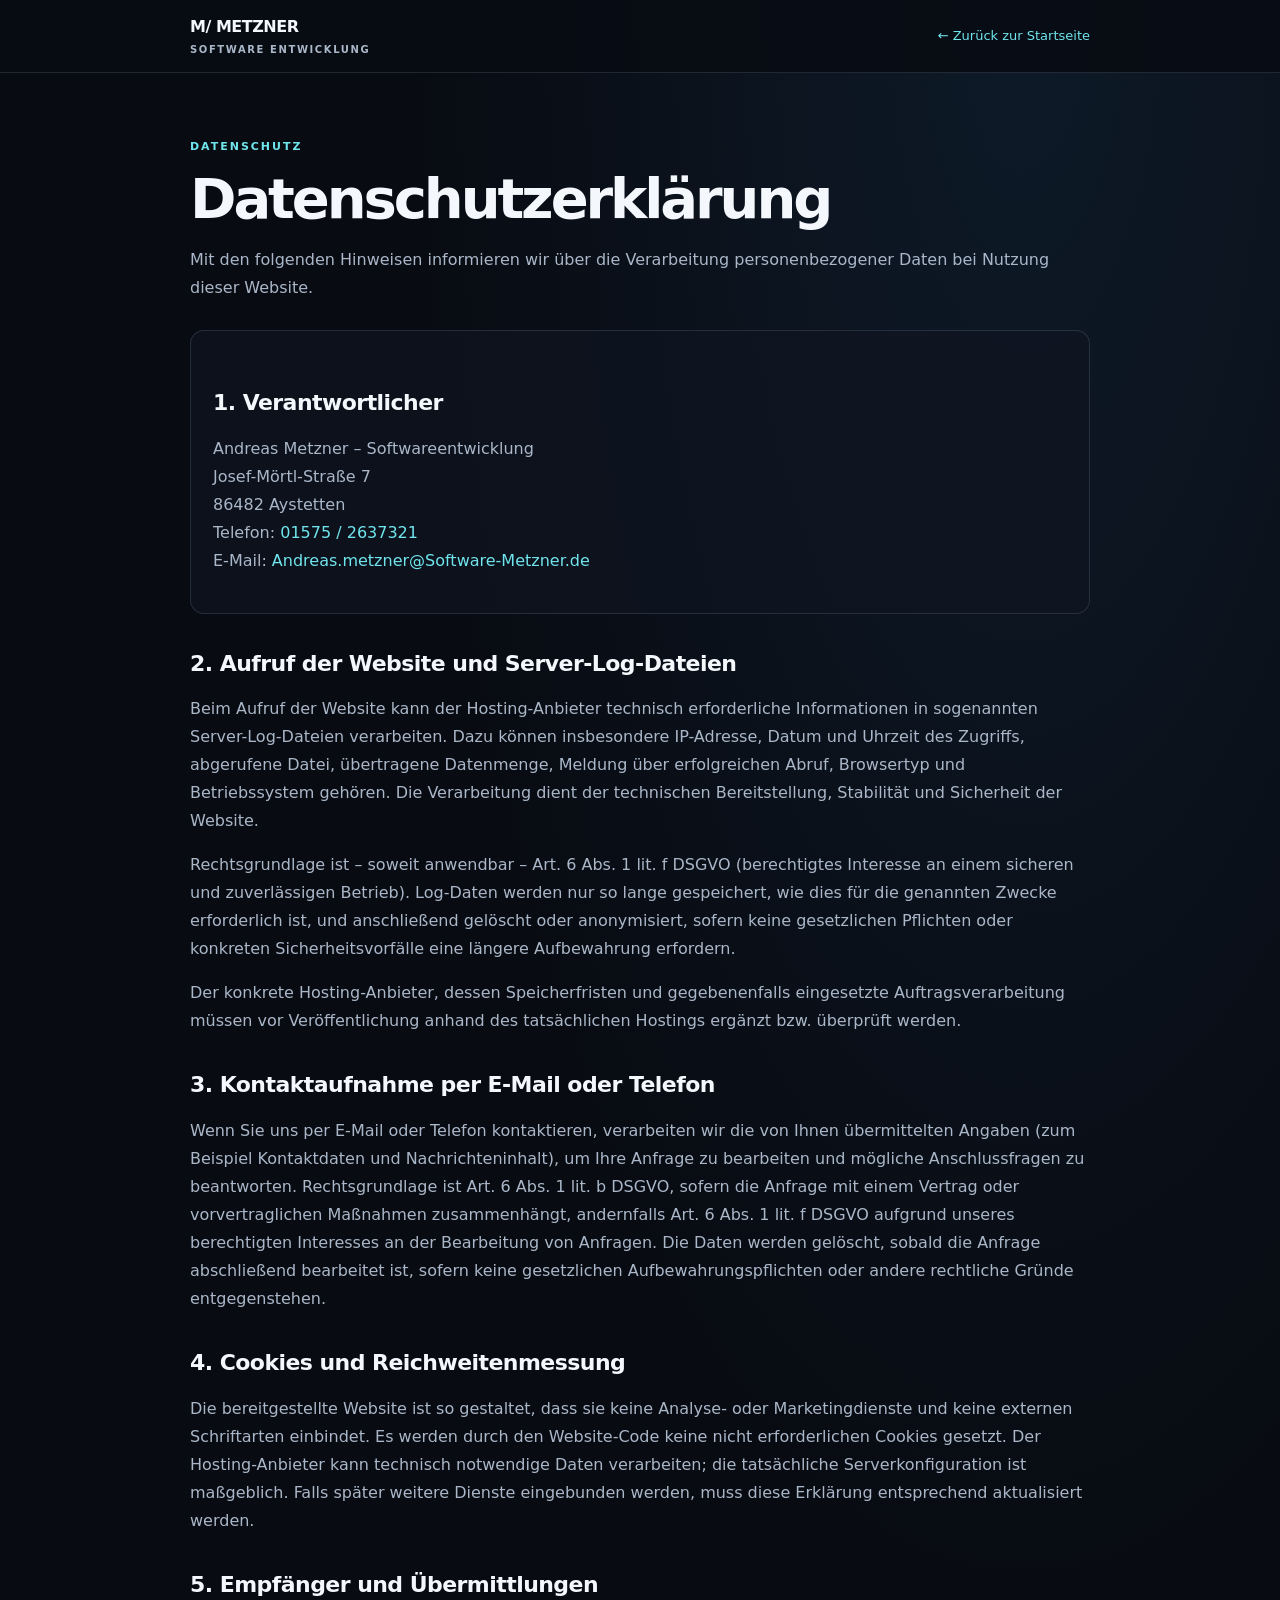
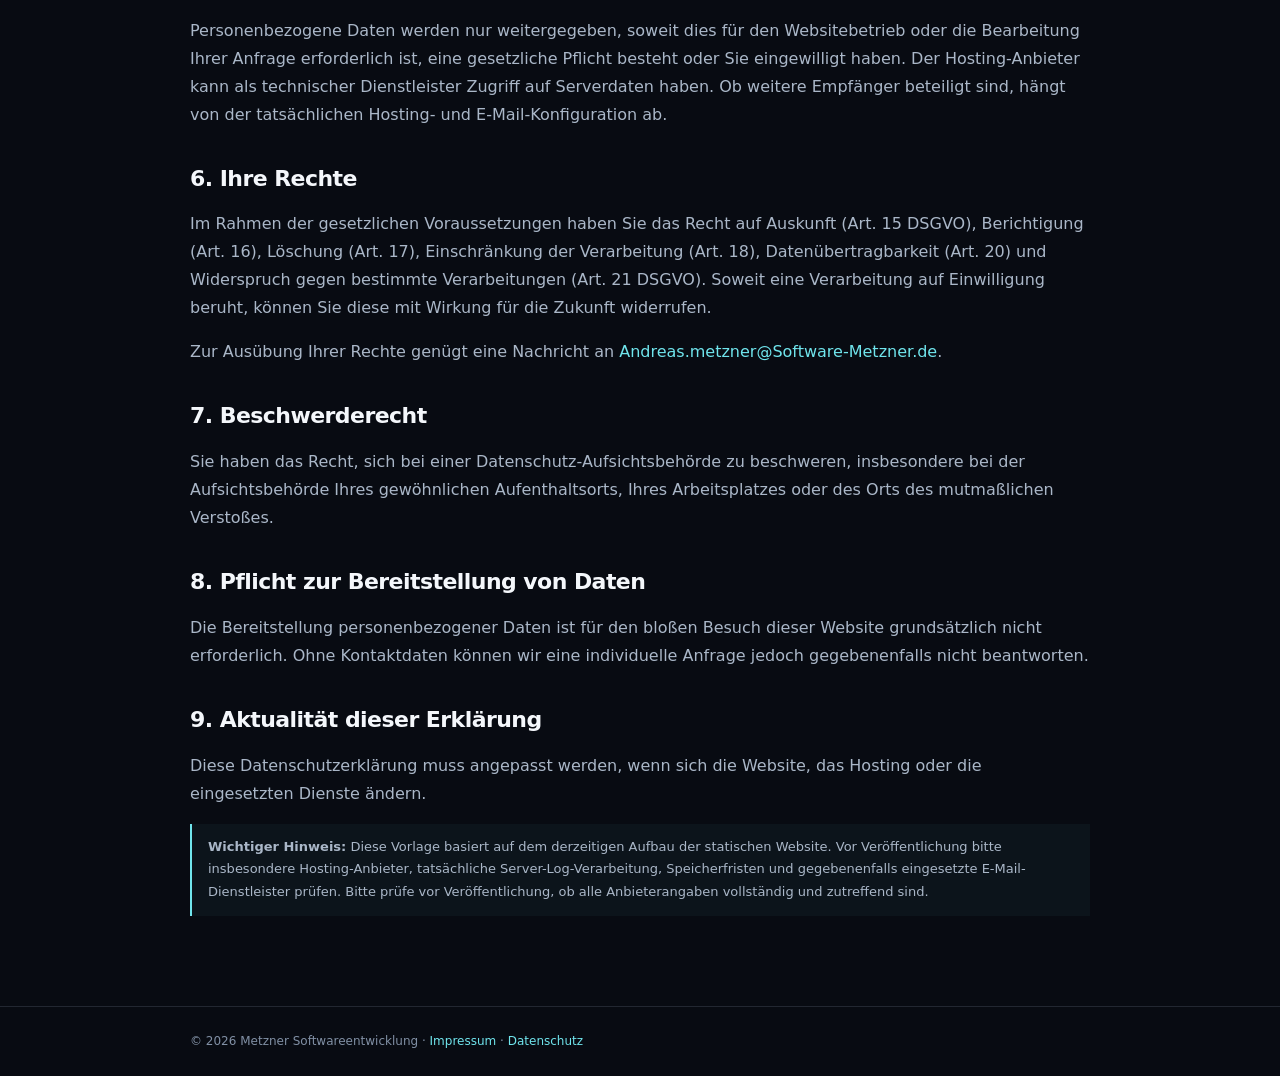
==== commit 3fa3d7a1: "Add files from metzner-software-website (2).zip" ====
--- a/datenschutz.html
+++ b/datenschutz.html
@@ -1,78 +1,3 @@
-<!doctype html>
-<html lang="de">
-<head>
-  <meta charset="utf-8">
-  <meta name="viewport" content="width=device-width, initial-scale=1">
-  <meta name="theme-color" content="#08090d">
-  <meta name="description" content="Datenschutzerklärung für die Website von Andreas Metzner – Metzner Softwareentwicklung.">
-  <title>Datenschutzerklärung – Metzner Softwareentwicklung</title>
-  <link rel="icon" href="assets/AM%20Monogramm.png" type="image/png">
-  <link rel="preload" href="assets/fonts/Manrope.ttf" as="font" type="font/ttf" crossorigin>
-  <link rel="preload" href="assets/fonts/InstrumentSerif-Italic.ttf" as="font" type="font/ttf" crossorigin>
-  <link rel="stylesheet" href="assets/style.css">
-  <script src="assets/main.js" defer></script>
-</head>
-<body class="legal-page">
-  <a class="skip-link" href="#main">Zum Inhalt springen</a>
-  <header class="site-header">
-    <div class="shell header-inner">
-      <a class="brand brand-lockup" href="index.html" aria-label="Andreas Metzner – Softwareentwicklung Startseite"><img class="full-brand-logo" src="assets/Glänzendes AM-Softwarelogo auf Schwarz.png" alt="Andreas Metzner – Softwareentwicklung" width="270" height="90"></a>
-      <a class="legal-back" href="index.html">← Zurück zur Startseite</a>
-    </div>
-  </header>
-  <main id="main" class="legal-content shell">
-    <div class="eyebrow">Datenschutz</div>
-    <h1>Datenschutzerklärung</h1>
-    <p>Mit dieser Erklärung informiere ich darüber, welche personenbezogenen Daten im Zusammenhang mit dem Besuch dieser Website verarbeitet werden, zu welchen Zwecken dies geschieht und welche Rechte Ihnen zustehen. Die Angaben zu den Funktionen der Website beziehen sich auf den derzeit im Repository vorhandenen Website-Code. Hostingbezogene Details, die ich nicht selbst verlässlich feststellen kann, sind entsprechend gekennzeichnet.</p>
-
-    <section class="panel">
-      <h2>1. Verantwortlicher</h2>
-      <p>Verantwortlicher im Sinne der Datenschutz-Grundverordnung (DSGVO) ist:</p>
-      <p><strong>Andreas Metzner – Metzner Softwareentwicklung</strong><br>Josef-Mörtl-Straße 7<br>86482 Aystetten<br>Deutschland<br>Telefon: <a href="tel:+4915752637321">01575 / 2637321</a><br>E-Mail: <a href="mailto:Andreas.Metzner@Software-Metzner.de">Andreas.Metzner@Software-Metzner.de</a></p>
-    </section>
-
-    <h2>2. Hosting und Bereitstellung der Website</h2>
-    <p>Diese Website wird über <strong>one.com</strong> gehostet. Beim Aufruf der Website werden Daten technisch übermittelt, damit die angeforderten Inhalte an Ihr Endgerät ausgeliefert werden können. Dabei können insbesondere die IP-Adresse, Datum und Uhrzeit des Zugriffs, die angeforderte URL bzw. Datei, die übertragene Datenmenge, eine Statusmeldung, die Referrer-URL sowie Angaben zum verwendeten Browser und Betriebssystem verarbeitet werden, soweit diese Daten im Rahmen des Hostings anfallen oder protokolliert werden.</p>
-    <p>Die Verarbeitung ist für die Bereitstellung der Website und deren technische Sicherheit erforderlich. Soweit ich für diese Verarbeitung verantwortlich bin, ist die Rechtsgrundlage Art. 6 Abs. 1 lit. f DSGVO; mein berechtigtes Interesse liegt im sicheren, stabilen und fehlerfreien Betrieb dieser Website. Soweit one.com personenbezogene Daten in meinem Auftrag verarbeitet, erfolgt dies auf Grundlage des Hostingvertrags und des einschlägigen Auftragsverarbeitungsvertrags gemäß Art. 28 DSGVO.</p>
-    <p>one.com erklärt, dass Daten von Kunden mit Wohnsitz in der Europäischen Union in Rechenzentren in Dänemark gehostet werden. Im Auftragsverarbeitungsvertrag wird als Rechenzentrumsstandort Kopenhagen genannt; weitere Verarbeitungsorte können sich aus der dort aufgeführten Liste von Unterauftragsverarbeitern ergeben. one.com erklärt außerdem, dass der Auftragsverarbeitungsvertrag bei Nutzung des Webspace in den Webhosting-Vertrag integriert ist. Bitte prüfen Sie im eigenen Kundenkonto bzw. in den Vertragsunterlagen, welche Bedingungen für Ihr konkretes Paket gelten.</p>
-    <p>Weitere Informationen finden Sie in der <a href="https://www.one.com/de-de/legal/datenschutz/" target="_blank" rel="noopener noreferrer">Datenschutzerklärung von one.com</a>, im <a href="https://www.one.com/de-de/legal/dpa/" target="_blank" rel="noopener noreferrer">Auftragsverarbeitungsvertrag von one.com</a> und in den <a href="https://help.one.com/hc/de/articles/360000253649-Wie-h%C3%A4lt-one-com-die-DSGVO-ein" target="_blank" rel="noopener noreferrer">DSGVO-Informationen von one.com</a>.</p>
-    <p><strong>Hinweis zu noch nicht verifizierten Hostingdetails:</strong> Die konkrete Speicherdauer der Serverprotokolle, die für mein Hostingpaket tatsächlich aktivierten Protokollfelder und die für mein Paket konkret einschlägigen Unterauftragsverarbeiter kann ich anhand des Website-Codes nicht feststellen. Diese Angaben müssen anhand des one.com-Kundenkontos und der für das konkrete Paket geltenden Vertragsunterlagen geprüft werden. Deshalb wird hier keine konkrete Log-Speicherfrist behauptet.</p>
-
-    <h2>3. Cookies und vergleichbare Technologien</h2>
-    <p>Der aktuell geprüfte Website-Code enthält keine eingebundenen Analyse- oder Marketingdienste und setzt selbst keine Analyse- oder Marketing-Cookies. Die Schriftdateien, Bilder, Stylesheets und JavaScript-Dateien werden aus dem Website-Verzeichnis geladen. Die Website enthält einen Link zur Kontaktaufnahme per E-Mail und einen Telefonlink, aber kein Kontaktformular.</p>
-    <p>Unabhängig davon kann der Hostinganbieter technisch notwendige Daten verarbeiten oder technisch erforderliche Speicher- bzw. Zugriffsvorgänge einsetzen. Ob one.com für die konkrete Hostingkonfiguration zusätzliche Cookies oder vergleichbare Technologien verwendet, konnte anhand des Quellcodes allein nicht abschließend geprüft werden. Die gesetzlichen Vorgaben zu Informationen, die auf dem Endgerät gespeichert oder ausgelesen werden, insbesondere § 25 TDDDG, bleiben unberührt. Werden künftig zusätzliche Dienste eingebunden, wird diese Erklärung aktualisiert und eine erforderliche Einwilligung vorab eingeholt.</p>
-
-    <h2>4. Kontaktaufnahme per E-Mail oder Telefon</h2>
-    <p>Wenn Sie mich per E-Mail oder Telefon kontaktieren, verarbeite ich die von Ihnen mitgeteilten Daten, beispielsweise Ihren Namen, Ihre Kontaktdaten und den Inhalt Ihrer Anfrage, um diese zu bearbeiten und zu beantworten. Rechtsgrundlage ist Art. 6 Abs. 1 lit. b DSGVO, soweit die Anfrage mit einem Vertrag oder vorvertraglichen Maßnahmen zusammenhängt. In sonstigen Fällen beruht die Verarbeitung auf Art. 6 Abs. 1 lit. f DSGVO; mein berechtigtes Interesse besteht darin, an mich gerichtete Anfragen zu bearbeiten.</p>
-    <p>Die Daten werden gelöscht, sobald die Anfrage abschließend bearbeitet ist, sofern keine gesetzlichen Aufbewahrungspflichten oder andere rechtliche Gründe eine weitere Speicherung erfordern. Erforderliche Daten können außerdem zur Geltendmachung, Ausübung oder Verteidigung von Rechtsansprüchen aufbewahrt werden. Bei der Übermittlung sind die von Ihnen und mir genutzten Telekommunikations- und E-Mail-Dienstleister technisch beteiligt; deren eigene Datenverarbeitung richtet sich nach deren jeweiligen Datenschutzinformationen.</p>
-
-    <h2>5. Empfänger und Übermittlung in Drittländer</h2>
-    <p>Empfänger personenbezogener Daten können insbesondere one.com als Hostinganbieter sowie – bei einer Kontaktaufnahme – die beteiligten E-Mail- und Telekommunikationsdienstleister sein. Nach dem aktuell geprüften Website-Code sind keine externen Analyse-, Werbe-, Karten-, Video- oder Formularanbieter eingebunden.</p>
-    <p>one.com weist in seiner Datenschutzerklärung darauf hin, dass personenbezogene Daten auch an Einrichtungen von Drittanbietern in Ländern außerhalb des Europäischen Wirtschaftsraums, unter anderem in den USA, Indien und den Vereinigten Arabischen Emiraten, übermittelt, dort gespeichert oder verarbeitet werden können. Daraus lässt sich nicht ableiten, dass Daten von Besuchern dieser konkreten Website tatsächlich in diese Länder übermittelt werden. Welche Unterauftragsverarbeiter und Übermittlungen für das konkrete Hostingpaket relevant sind, muss anhand der aktuellen Vertragsunterlagen und der Liste im Auftragsverarbeitungsvertrag geprüft werden. Soweit eine Drittlandübermittlung stattfindet, muss sie die Voraussetzungen der Art. 44 ff. DSGVO erfüllen. Ich behaupte daher nicht, dass solche Übermittlungen für das Hosting generell ausgeschlossen sind.</p>
-
-    <h2>6. Speicherdauer</h2>
-    <p>Ich speichere personenbezogene Daten nur so lange, wie es für die jeweiligen Zwecke erforderlich ist oder gesetzliche Aufbewahrungsfristen bestehen. Bei Anfragen richtet sich die Speicherdauer nach deren Bearbeitung und gegebenenfalls einschlägigen Aufbewahrungs- und Verjährungsfristen. Für Serverprotokolle gelten die vom Hostinganbieter tatsächlich angewandten Fristen; diese sind für das konkrete Paket noch zu verifizieren.</p>
-
-    <h2>7. Ihre Datenschutzrechte</h2>
-    <p>Im Rahmen der gesetzlichen Voraussetzungen haben Sie das Recht auf Auskunft über Ihre personenbezogenen Daten (Art. 15 DSGVO), Berichtigung unrichtiger Daten (Art. 16), Löschung (Art. 17), Einschränkung der Verarbeitung (Art. 18) und Datenübertragbarkeit (Art. 20 DSGVO). Soweit die Verarbeitung auf Art. 6 Abs. 1 lit. f DSGVO beruht, können Sie aus Gründen, die sich aus Ihrer besonderen Situation ergeben, Widerspruch nach Art. 21 DSGVO einlegen. Soweit eine Verarbeitung auf einer Einwilligung beruht, können Sie diese jederzeit mit Wirkung für die Zukunft widerrufen. Die Rechtmäßigkeit der bis zum Widerruf erfolgten Verarbeitung bleibt davon unberührt.</p>
-    <p>Zur Ausübung Ihrer Rechte können Sie mich unter <a href="mailto:Andreas.Metzner@Software-Metzner.de">Andreas.Metzner@Software-Metzner.de</a> kontaktieren.</p>
-
-    <h2>8. Beschwerderecht bei einer Aufsichtsbehörde</h2>
-    <p>Sie haben das Recht, sich bei einer Datenschutz-Aufsichtsbehörde zu beschweren, insbesondere in dem Mitgliedstaat Ihres gewöhnlichen Aufenthalts, Ihres Arbeitsplatzes oder des Orts des mutmaßlichen Verstoßes. Für den nichtöffentlichen Bereich in Bayern ist insbesondere folgende Behörde zuständig:</p>
-    <p><strong>Bayerisches Landesamt für Datenschutzaufsicht (BayLDA)</strong><br>Promenade 18<br>91522 Ansbach<br>Website: <a href="https://www.lda.bayern.de/" target="_blank" rel="noopener noreferrer">www.lda.bayern.de</a><br>E-Mail: <a href="mailto:poststelle@lda.bayern.de">poststelle@lda.bayern.de</a></p>
-
-    <h2>9. Pflicht zur Bereitstellung von Daten</h2>
-    <p>Für den bloßen Besuch dieser Website müssen Sie mir keine zusätzlichen Angaben machen. Wenn Sie mich kontaktieren möchten, sind die zur Bearbeitung Ihrer Anfrage erforderlichen Angaben nötig; ohne diese kann ich Ihre Anfrage gegebenenfalls nicht beantworten.</p>
-
-    <h2>10. Aktualität dieser Erklärung</h2>
-    <p>Diese Datenschutzerklärung wird angepasst, wenn sich die Website, das Hosting oder die eingesetzten Dienste wesentlich ändern.</p>
-  </main>
-  <footer class="site-footer">
-    <div class="shell footer-bottom">
-      <span>© <span data-year>2026</span> Metzner Software Entwicklung</span>
-      <span class="last-updated">Letzte Änderung: __DEPLOY_DATE__</span>
-      <nav aria-label="Rechtliche Informationen"><a href="impressum.html">Impressum</a><a href="datenschutz.html">Datenschutz</a><a href="index.html">Startseite ↗</a></nav>
-    </div>
-  </footer>
-</body>
-</html>
+<!doctype html><html lang="de"><head><meta charset="utf-8"><meta name="viewport" content="width=device-width,initial-scale=1"><meta name="theme-color" content="#080b12"><title>Datenschutzerklärung – Metzner Softwareentwicklung</title><meta name="description" content="Datenschutzhinweise für die Website von Metzner Softwareentwicklung."><style>
+:root{--bg:#080b12;--panel:#101622;--text:#f4f7fb;--muted:#aab7c8;--line:rgba(190,213,239,.14);--cyan:#70e5ed}*{box-sizing:border-box}body{margin:0;background:radial-gradient(ellipse at 80% 0%,#17314a66,transparent 42%),var(--bg);color:var(--text);font:16px/1.75 Inter,ui-sans-serif,system-ui,-apple-system,"Segoe UI",sans-serif}a{color:var(--cyan);text-decoration:none}a:hover{text-decoration:underline}.wrap{width:min(900px,calc(100% - 36px));margin:auto}.nav{border-bottom:1px solid var(--line);background:#080b12d9}.navin{min-height:72px;display:flex;justify-content:space-between;align-items:center;gap:20px}.brand{color:var(--text);font-weight:750;letter-spacing:-.03em}.brand small{display:block;color:var(--muted);font-size:10px;letter-spacing:.16em;text-transform:uppercase}.back{font-size:13px}.content{padding:64px 0 90px}.eyebrow{color:var(--cyan);font-size:11px;font-weight:750;letter-spacing:.18em;text-transform:uppercase}h1{font-size:clamp(36px,6vw,56px);line-height:1.1;letter-spacing:-.055em;margin:12px 0 16px}h2{font-size:22px;line-height:1.25;letter-spacing:-.025em;margin-top:36px}p,li{color:var(--muted)}.panel{border:1px solid var(--line);background:#101622aa;border-radius:14px;padding:22px;margin:28px 0}.notice{font-size:13px;border-left:2px solid var(--cyan);padding:12px 16px;background:#70e5ed0a;color:var(--muted)}footer{border-top:1px solid var(--line);padding:24px 0;color:#8190a5;font-size:12px}
+</style></head><body><header class="nav"><div class="wrap navin"><a class="brand" href="index.html">M/ METZNER<small>Software Entwicklung</small></a><a class="back" href="index.html">← Zurück zur Startseite</a></div></header><main class="wrap content"><div class="eyebrow">Datenschutz</div><h1>Datenschutzerklärung</h1><p>Mit den folgenden Hinweisen informieren wir über die Verarbeitung personenbezogener Daten bei Nutzung dieser Website.</p><div class="panel"><h2>1. Verantwortlicher</h2><p>Andreas Metzner – Softwareentwicklung<br>Josef-Mörtl-Straße 7<br>86482 Aystetten<br>Telefon: <a href="tel:+4915752637321">01575 / 2637321</a><br>E-Mail: <a href="mailto:Andreas.metzner@Software-Metzner.de">Andreas.metzner@Software-Metzner.de</a></p></div><h2>2. Aufruf der Website und Server-Log-Dateien</h2><p>Beim Aufruf der Website kann der Hosting-Anbieter technisch erforderliche Informationen in sogenannten Server-Log-Dateien verarbeiten. Dazu können insbesondere IP-Adresse, Datum und Uhrzeit des Zugriffs, abgerufene Datei, übertragene Datenmenge, Meldung über erfolgreichen Abruf, Browsertyp und Betriebssystem gehören. Die Verarbeitung dient der technischen Bereitstellung, Stabilität und Sicherheit der Website.</p><p>Rechtsgrundlage ist – soweit anwendbar – Art. 6 Abs. 1 lit. f DSGVO (berechtigtes Interesse an einem sicheren und zuverlässigen Betrieb). Log-Daten werden nur so lange gespeichert, wie dies für die genannten Zwecke erforderlich ist, und anschließend gelöscht oder anonymisiert, sofern keine gesetzlichen Pflichten oder konkreten Sicherheitsvorfälle eine längere Aufbewahrung erfordern.</p><p>Der konkrete Hosting-Anbieter, dessen Speicherfristen und gegebenenfalls eingesetzte Auftragsverarbeitung müssen vor Veröffentlichung anhand des tatsächlichen Hostings ergänzt bzw. überprüft werden.</p><h2>3. Kontaktaufnahme per E-Mail oder Telefon</h2><p>Wenn Sie uns per E-Mail oder Telefon kontaktieren, verarbeiten wir die von Ihnen übermittelten Angaben (zum Beispiel Kontaktdaten und Nachrichteninhalt), um Ihre Anfrage zu bearbeiten und mögliche Anschlussfragen zu beantworten. Rechtsgrundlage ist Art. 6 Abs. 1 lit. b DSGVO, sofern die Anfrage mit einem Vertrag oder vorvertraglichen Maßnahmen zusammenhängt, andernfalls Art. 6 Abs. 1 lit. f DSGVO aufgrund unseres berechtigten Interesses an der Bearbeitung von Anfragen. Die Daten werden gelöscht, sobald die Anfrage abschließend bearbeitet ist, sofern keine gesetzlichen Aufbewahrungspflichten oder andere rechtliche Gründe entgegenstehen.</p><h2>4. Cookies und Reichweitenmessung</h2><p>Die bereitgestellte Website ist so gestaltet, dass sie keine Analyse- oder Marketingdienste und keine externen Schriftarten einbindet. Es werden durch den Website-Code keine nicht erforderlichen Cookies gesetzt. Der Hosting-Anbieter kann technisch notwendige Daten verarbeiten; die tatsächliche Serverkonfiguration ist maßgeblich. Falls später weitere Dienste eingebunden werden, muss diese Erklärung entsprechend aktualisiert werden.</p><h2>5. Empfänger und Übermittlungen</h2><p>Personenbezogene Daten werden nur weitergegeben, soweit dies für den Websitebetrieb oder die Bearbeitung Ihrer Anfrage erforderlich ist, eine gesetzliche Pflicht besteht oder Sie eingewilligt haben. Der Hosting-Anbieter kann als technischer Dienstleister Zugriff auf Serverdaten haben. Ob weitere Empfänger beteiligt sind, hängt von der tatsächlichen Hosting- und E-Mail-Konfiguration ab.</p><h2>6. Ihre Rechte</h2><p>Im Rahmen der gesetzlichen Voraussetzungen haben Sie das Recht auf Auskunft (Art. 15 DSGVO), Berichtigung (Art. 16), Löschung (Art. 17), Einschränkung der Verarbeitung (Art. 18), Datenübertragbarkeit (Art. 20) und Widerspruch gegen bestimmte Verarbeitungen (Art. 21 DSGVO). Soweit eine Verarbeitung auf Einwilligung beruht, können Sie diese mit Wirkung für die Zukunft widerrufen.</p><p>Zur Ausübung Ihrer Rechte genügt eine Nachricht an <a href="mailto:Andreas.metzner@Software-Metzner.de">Andreas.metzner@Software-Metzner.de</a>.</p><h2>7. Beschwerderecht</h2><p>Sie haben das Recht, sich bei einer Datenschutz-Aufsichtsbehörde zu beschweren, insbesondere bei der Aufsichtsbehörde Ihres gewöhnlichen Aufenthaltsorts, Ihres Arbeitsplatzes oder des Orts des mutmaßlichen Verstoßes.</p><h2>8. Pflicht zur Bereitstellung von Daten</h2><p>Die Bereitstellung personenbezogener Daten ist für den bloßen Besuch dieser Website grundsätzlich nicht erforderlich. Ohne Kontaktdaten können wir eine individuelle Anfrage jedoch gegebenenfalls nicht beantworten.</p><h2>9. Aktualität dieser Erklärung</h2><p>Diese Datenschutzerklärung muss angepasst werden, wenn sich die Website, das Hosting oder die eingesetzten Dienste ändern.</p><div class="notice"><strong>Wichtiger Hinweis:</strong> Diese Vorlage basiert auf dem derzeitigen Aufbau der statischen Website. Vor Veröffentlichung bitte insbesondere Hosting-Anbieter, tatsächliche Server-Log-Verarbeitung, Speicherfristen und gegebenenfalls eingesetzte E-Mail-Dienstleister prüfen. Bitte prüfe vor Veröffentlichung, ob alle Anbieterangaben vollständig und zutreffend sind.</div></main><footer><div class="wrap">© <span id="year"></span> Metzner Softwareentwicklung · <a href="impressum.html">Impressum</a> · <a href="datenschutz.html">Datenschutz</a></div></footer><script>document.getElementById('year').textContent=new Date().getFullYear()</script></body></html>
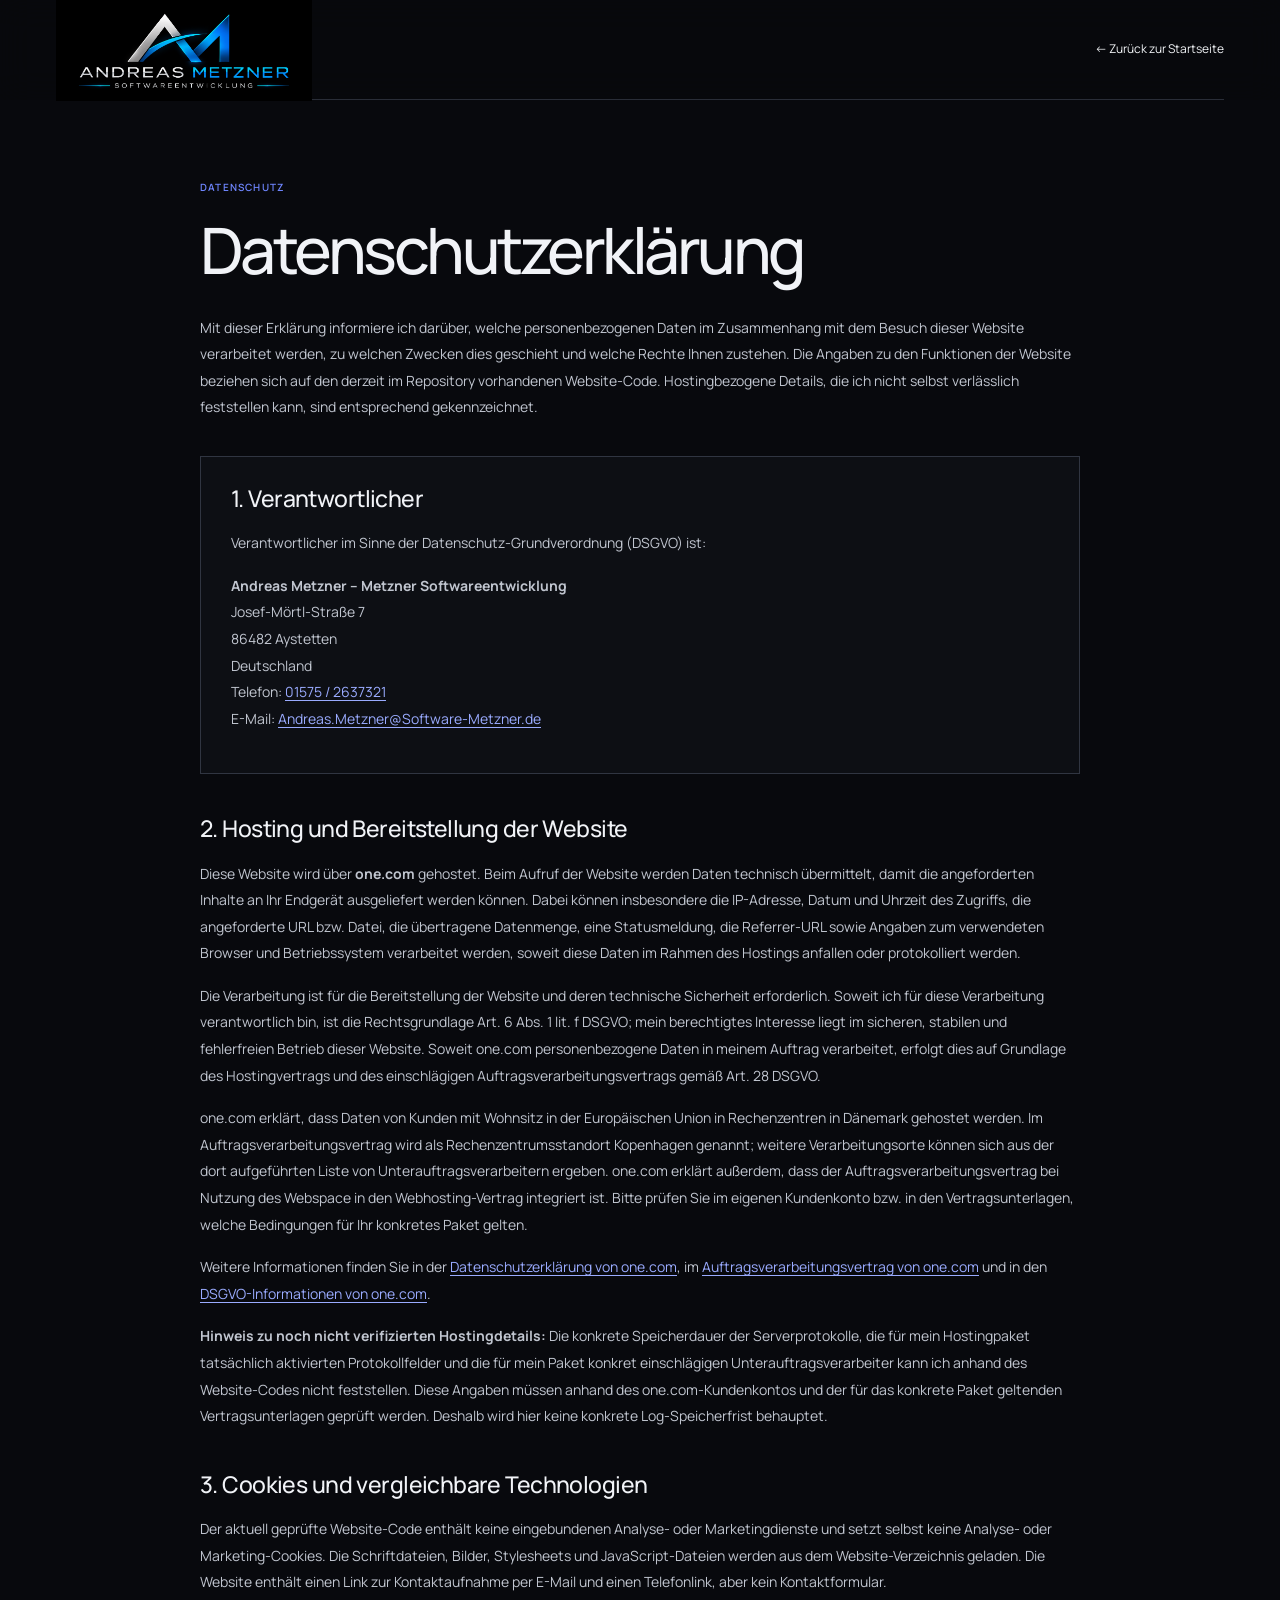
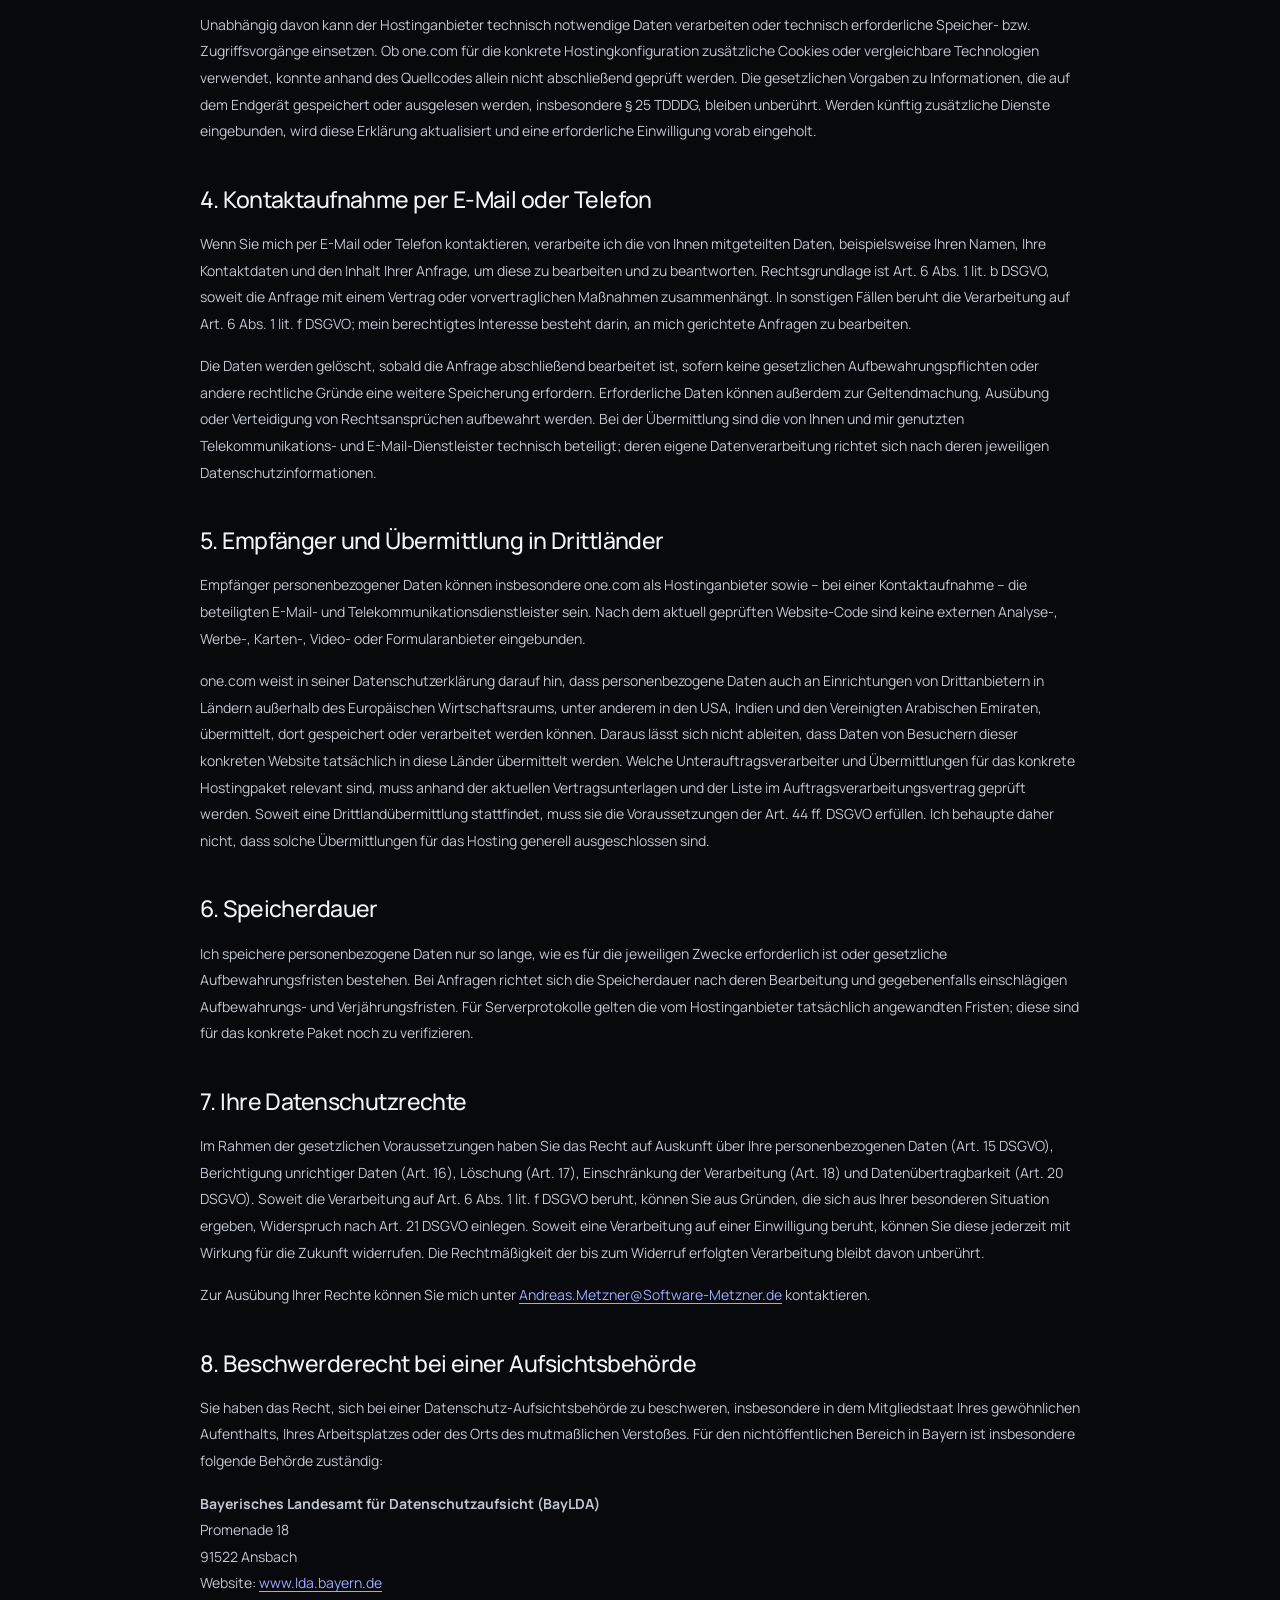
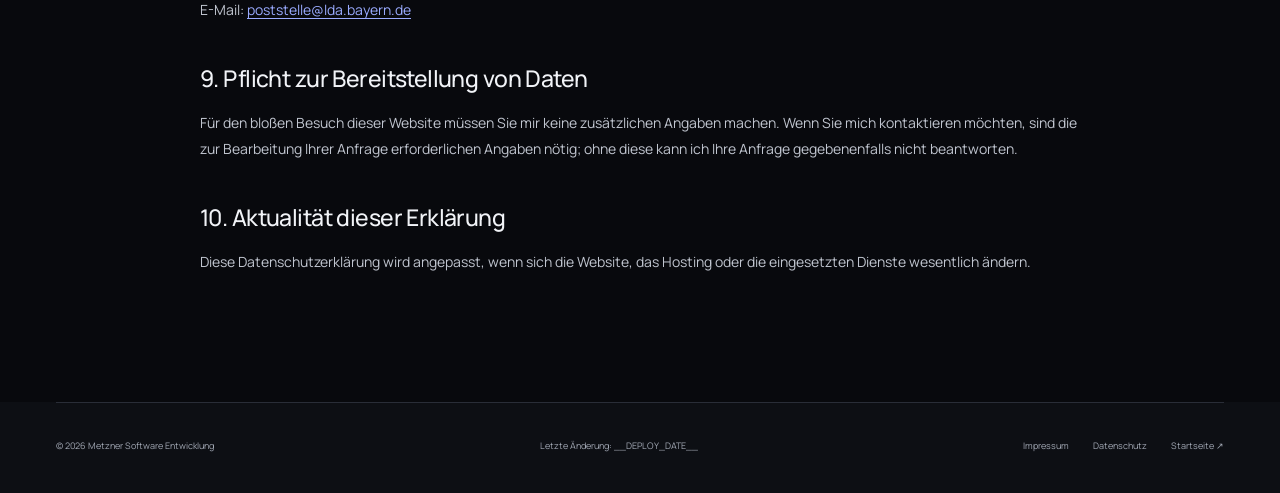
==== commit 0a60ce2a: "Sync privacy policy content from main" ====
--- a/datenschutz.html
+++ b/datenschutz.html
@@ -1,3 +1,78 @@
-<!doctype html><html lang="de"><head><meta charset="utf-8"><meta name="viewport" content="width=device-width,initial-scale=1"><meta name="theme-color" content="#080b12"><title>Datenschutzerklärung – Metzner Softwareentwicklung</title><meta name="description" content="Datenschutzhinweise für die Website von Metzner Softwareentwicklung."><style>
-:root{--bg:#080b12;--panel:#101622;--text:#f4f7fb;--muted:#aab7c8;--line:rgba(190,213,239,.14);--cyan:#70e5ed}*{box-sizing:border-box}body{margin:0;background:radial-gradient(ellipse at 80% 0%,#17314a66,transparent 42%),var(--bg);color:var(--text);font:16px/1.75 Inter,ui-sans-serif,system-ui,-apple-system,"Segoe UI",sans-serif}a{color:var(--cyan);text-decoration:none}a:hover{text-decoration:underline}.wrap{width:min(900px,calc(100% - 36px));margin:auto}.nav{border-bottom:1px solid var(--line);background:#080b12d9}.navin{min-height:72px;display:flex;justify-content:space-between;align-items:center;gap:20px}.brand{color:var(--text);font-weight:750;letter-spacing:-.03em}.brand small{display:block;color:var(--muted);font-size:10px;letter-spacing:.16em;text-transform:uppercase}.back{font-size:13px}.content{padding:64px 0 90px}.eyebrow{color:var(--cyan);font-size:11px;font-weight:750;letter-spacing:.18em;text-transform:uppercase}h1{font-size:clamp(36px,6vw,56px);line-height:1.1;letter-spacing:-.055em;margin:12px 0 16px}h2{font-size:22px;line-height:1.25;letter-spacing:-.025em;margin-top:36px}p,li{color:var(--muted)}.panel{border:1px solid var(--line);background:#101622aa;border-radius:14px;padding:22px;margin:28px 0}.notice{font-size:13px;border-left:2px solid var(--cyan);padding:12px 16px;background:#70e5ed0a;color:var(--muted)}footer{border-top:1px solid var(--line);padding:24px 0;color:#8190a5;font-size:12px}
-</style></head><body><header class="nav"><div class="wrap navin"><a class="brand" href="index.html">M/ METZNER<small>Software Entwicklung</small></a><a class="back" href="index.html">← Zurück zur Startseite</a></div></header><main class="wrap content"><div class="eyebrow">Datenschutz</div><h1>Datenschutzerklärung</h1><p>Mit den folgenden Hinweisen informieren wir über die Verarbeitung personenbezogener Daten bei Nutzung dieser Website.</p><div class="panel"><h2>1. Verantwortlicher</h2><p>Andreas Metzner – Softwareentwicklung<br>Josef-Mörtl-Straße 7<br>86482 Aystetten<br>Telefon: <a href="tel:+4915752637321">01575 / 2637321</a><br>E-Mail: <a href="mailto:Andreas.metzner@Software-Metzner.de">Andreas.metzner@Software-Metzner.de</a></p></div><h2>2. Aufruf der Website und Server-Log-Dateien</h2><p>Beim Aufruf der Website kann der Hosting-Anbieter technisch erforderliche Informationen in sogenannten Server-Log-Dateien verarbeiten. Dazu können insbesondere IP-Adresse, Datum und Uhrzeit des Zugriffs, abgerufene Datei, übertragene Datenmenge, Meldung über erfolgreichen Abruf, Browsertyp und Betriebssystem gehören. Die Verarbeitung dient der technischen Bereitstellung, Stabilität und Sicherheit der Website.</p><p>Rechtsgrundlage ist – soweit anwendbar – Art. 6 Abs. 1 lit. f DSGVO (berechtigtes Interesse an einem sicheren und zuverlässigen Betrieb). Log-Daten werden nur so lange gespeichert, wie dies für die genannten Zwecke erforderlich ist, und anschließend gelöscht oder anonymisiert, sofern keine gesetzlichen Pflichten oder konkreten Sicherheitsvorfälle eine längere Aufbewahrung erfordern.</p><p>Der konkrete Hosting-Anbieter, dessen Speicherfristen und gegebenenfalls eingesetzte Auftragsverarbeitung müssen vor Veröffentlichung anhand des tatsächlichen Hostings ergänzt bzw. überprüft werden.</p><h2>3. Kontaktaufnahme per E-Mail oder Telefon</h2><p>Wenn Sie uns per E-Mail oder Telefon kontaktieren, verarbeiten wir die von Ihnen übermittelten Angaben (zum Beispiel Kontaktdaten und Nachrichteninhalt), um Ihre Anfrage zu bearbeiten und mögliche Anschlussfragen zu beantworten. Rechtsgrundlage ist Art. 6 Abs. 1 lit. b DSGVO, sofern die Anfrage mit einem Vertrag oder vorvertraglichen Maßnahmen zusammenhängt, andernfalls Art. 6 Abs. 1 lit. f DSGVO aufgrund unseres berechtigten Interesses an der Bearbeitung von Anfragen. Die Daten werden gelöscht, sobald die Anfrage abschließend bearbeitet ist, sofern keine gesetzlichen Aufbewahrungspflichten oder andere rechtliche Gründe entgegenstehen.</p><h2>4. Cookies und Reichweitenmessung</h2><p>Die bereitgestellte Website ist so gestaltet, dass sie keine Analyse- oder Marketingdienste und keine externen Schriftarten einbindet. Es werden durch den Website-Code keine nicht erforderlichen Cookies gesetzt. Der Hosting-Anbieter kann technisch notwendige Daten verarbeiten; die tatsächliche Serverkonfiguration ist maßgeblich. Falls später weitere Dienste eingebunden werden, muss diese Erklärung entsprechend aktualisiert werden.</p><h2>5. Empfänger und Übermittlungen</h2><p>Personenbezogene Daten werden nur weitergegeben, soweit dies für den Websitebetrieb oder die Bearbeitung Ihrer Anfrage erforderlich ist, eine gesetzliche Pflicht besteht oder Sie eingewilligt haben. Der Hosting-Anbieter kann als technischer Dienstleister Zugriff auf Serverdaten haben. Ob weitere Empfänger beteiligt sind, hängt von der tatsächlichen Hosting- und E-Mail-Konfiguration ab.</p><h2>6. Ihre Rechte</h2><p>Im Rahmen der gesetzlichen Voraussetzungen haben Sie das Recht auf Auskunft (Art. 15 DSGVO), Berichtigung (Art. 16), Löschung (Art. 17), Einschränkung der Verarbeitung (Art. 18), Datenübertragbarkeit (Art. 20) und Widerspruch gegen bestimmte Verarbeitungen (Art. 21 DSGVO). Soweit eine Verarbeitung auf Einwilligung beruht, können Sie diese mit Wirkung für die Zukunft widerrufen.</p><p>Zur Ausübung Ihrer Rechte genügt eine Nachricht an <a href="mailto:Andreas.metzner@Software-Metzner.de">Andreas.metzner@Software-Metzner.de</a>.</p><h2>7. Beschwerderecht</h2><p>Sie haben das Recht, sich bei einer Datenschutz-Aufsichtsbehörde zu beschweren, insbesondere bei der Aufsichtsbehörde Ihres gewöhnlichen Aufenthaltsorts, Ihres Arbeitsplatzes oder des Orts des mutmaßlichen Verstoßes.</p><h2>8. Pflicht zur Bereitstellung von Daten</h2><p>Die Bereitstellung personenbezogener Daten ist für den bloßen Besuch dieser Website grundsätzlich nicht erforderlich. Ohne Kontaktdaten können wir eine individuelle Anfrage jedoch gegebenenfalls nicht beantworten.</p><h2>9. Aktualität dieser Erklärung</h2><p>Diese Datenschutzerklärung muss angepasst werden, wenn sich die Website, das Hosting oder die eingesetzten Dienste ändern.</p><div class="notice"><strong>Wichtiger Hinweis:</strong> Diese Vorlage basiert auf dem derzeitigen Aufbau der statischen Website. Vor Veröffentlichung bitte insbesondere Hosting-Anbieter, tatsächliche Server-Log-Verarbeitung, Speicherfristen und gegebenenfalls eingesetzte E-Mail-Dienstleister prüfen. Bitte prüfe vor Veröffentlichung, ob alle Anbieterangaben vollständig und zutreffend sind.</div></main><footer><div class="wrap">© <span id="year"></span> Metzner Softwareentwicklung · <a href="impressum.html">Impressum</a> · <a href="datenschutz.html">Datenschutz</a></div></footer><script>document.getElementById('year').textContent=new Date().getFullYear()</script></body></html>+<!doctype html>
+<html lang="de">
+<head>
+  <meta charset="utf-8">
+  <meta name="viewport" content="width=device-width, initial-scale=1">
+  <meta name="theme-color" content="#08090d">
+  <meta name="description" content="Datenschutzerklärung für die Website von Andreas Metzner – Metzner Softwareentwicklung.">
+  <title>Datenschutzerklärung – Metzner Softwareentwicklung</title>
+  <link rel="icon" href="assets/AM%20Monogramm.png" type="image/png">
+  <link rel="preload" href="assets/fonts/Manrope.ttf" as="font" type="font/ttf" crossorigin>
+  <link rel="preload" href="assets/fonts/InstrumentSerif-Italic.ttf" as="font" type="font/ttf" crossorigin>
+  <link rel="stylesheet" href="assets/style.css">
+  <script src="assets/main.js" defer></script>
+</head>
+<body class="legal-page">
+  <a class="skip-link" href="#main">Zum Inhalt springen</a>
+  <header class="site-header">
+    <div class="shell header-inner">
+      <a class="brand brand-lockup" href="index.html" aria-label="Andreas Metzner – Softwareentwicklung Startseite"><img class="full-brand-logo" src="assets/Glänzendes AM-Softwarelogo auf Schwarz.png" alt="Andreas Metzner – Softwareentwicklung" width="270" height="90"></a>
+      <a class="legal-back" href="index.html">← Zurück zur Startseite</a>
+    </div>
+  </header>
+  <main id="main" class="legal-content shell">
+    <div class="eyebrow">Datenschutz</div>
+    <h1>Datenschutzerklärung</h1>
+    <p>Mit dieser Erklärung informiere ich darüber, welche personenbezogenen Daten im Zusammenhang mit dem Besuch dieser Website verarbeitet werden, zu welchen Zwecken dies geschieht und welche Rechte Ihnen zustehen. Die Angaben zu den Funktionen der Website beziehen sich auf den derzeit im Repository vorhandenen Website-Code. Hostingbezogene Details, die ich nicht selbst verlässlich feststellen kann, sind entsprechend gekennzeichnet.</p>
+
+    <section class="panel">
+      <h2>1. Verantwortlicher</h2>
+      <p>Verantwortlicher im Sinne der Datenschutz-Grundverordnung (DSGVO) ist:</p>
+      <p><strong>Andreas Metzner – Metzner Softwareentwicklung</strong><br>Josef-Mörtl-Straße 7<br>86482 Aystetten<br>Deutschland<br>Telefon: <a href="tel:+4915752637321">01575 / 2637321</a><br>E-Mail: <a href="mailto:Andreas.Metzner@Software-Metzner.de">Andreas.Metzner@Software-Metzner.de</a></p>
+    </section>
+
+    <h2>2. Hosting und Bereitstellung der Website</h2>
+    <p>Diese Website wird über <strong>one.com</strong> gehostet. Beim Aufruf der Website werden Daten technisch übermittelt, damit die angeforderten Inhalte an Ihr Endgerät ausgeliefert werden können. Dabei können insbesondere die IP-Adresse, Datum und Uhrzeit des Zugriffs, die angeforderte URL bzw. Datei, die übertragene Datenmenge, eine Statusmeldung, die Referrer-URL sowie Angaben zum verwendeten Browser und Betriebssystem verarbeitet werden, soweit diese Daten im Rahmen des Hostings anfallen oder protokolliert werden.</p>
+    <p>Die Verarbeitung ist für die Bereitstellung der Website und deren technische Sicherheit erforderlich. Soweit ich für diese Verarbeitung verantwortlich bin, ist die Rechtsgrundlage Art. 6 Abs. 1 lit. f DSGVO; mein berechtigtes Interesse liegt im sicheren, stabilen und fehlerfreien Betrieb dieser Website. Soweit one.com personenbezogene Daten in meinem Auftrag verarbeitet, erfolgt dies auf Grundlage des Hostingvertrags und des einschlägigen Auftragsverarbeitungsvertrags gemäß Art. 28 DSGVO.</p>
+    <p>one.com erklärt, dass Daten von Kunden mit Wohnsitz in der Europäischen Union in Rechenzentren in Dänemark gehostet werden. Im Auftragsverarbeitungsvertrag wird als Rechenzentrumsstandort Kopenhagen genannt; weitere Verarbeitungsorte können sich aus der dort aufgeführten Liste von Unterauftragsverarbeitern ergeben. one.com erklärt außerdem, dass der Auftragsverarbeitungsvertrag bei Nutzung des Webspace in den Webhosting-Vertrag integriert ist. Bitte prüfen Sie im eigenen Kundenkonto bzw. in den Vertragsunterlagen, welche Bedingungen für Ihr konkretes Paket gelten.</p>
+    <p>Weitere Informationen finden Sie in der <a href="https://www.one.com/de-de/legal/datenschutz/" target="_blank" rel="noopener noreferrer">Datenschutzerklärung von one.com</a>, im <a href="https://www.one.com/de-de/legal/dpa/" target="_blank" rel="noopener noreferrer">Auftragsverarbeitungsvertrag von one.com</a> und in den <a href="https://help.one.com/hc/de/articles/360000253649-Wie-h%C3%A4lt-one-com-die-DSGVO-ein" target="_blank" rel="noopener noreferrer">DSGVO-Informationen von one.com</a>.</p>
+    <p><strong>Hinweis zu noch nicht verifizierten Hostingdetails:</strong> Die konkrete Speicherdauer der Serverprotokolle, die für mein Hostingpaket tatsächlich aktivierten Protokollfelder und die für mein Paket konkret einschlägigen Unterauftragsverarbeiter kann ich anhand des Website-Codes nicht feststellen. Diese Angaben müssen anhand des one.com-Kundenkontos und der für das konkrete Paket geltenden Vertragsunterlagen geprüft werden. Deshalb wird hier keine konkrete Log-Speicherfrist behauptet.</p>
+
+    <h2>3. Cookies und vergleichbare Technologien</h2>
+    <p>Der aktuell geprüfte Website-Code enthält keine eingebundenen Analyse- oder Marketingdienste und setzt selbst keine Analyse- oder Marketing-Cookies. Die Schriftdateien, Bilder, Stylesheets und JavaScript-Dateien werden aus dem Website-Verzeichnis geladen. Die Website enthält einen Link zur Kontaktaufnahme per E-Mail und einen Telefonlink, aber kein Kontaktformular.</p>
+    <p>Unabhängig davon kann der Hostinganbieter technisch notwendige Daten verarbeiten oder technisch erforderliche Speicher- bzw. Zugriffsvorgänge einsetzen. Ob one.com für die konkrete Hostingkonfiguration zusätzliche Cookies oder vergleichbare Technologien verwendet, konnte anhand des Quellcodes allein nicht abschließend geprüft werden. Die gesetzlichen Vorgaben zu Informationen, die auf dem Endgerät gespeichert oder ausgelesen werden, insbesondere § 25 TDDDG, bleiben unberührt. Werden künftig zusätzliche Dienste eingebunden, wird diese Erklärung aktualisiert und eine erforderliche Einwilligung vorab eingeholt.</p>
+
+    <h2>4. Kontaktaufnahme per E-Mail oder Telefon</h2>
+    <p>Wenn Sie mich per E-Mail oder Telefon kontaktieren, verarbeite ich die von Ihnen mitgeteilten Daten, beispielsweise Ihren Namen, Ihre Kontaktdaten und den Inhalt Ihrer Anfrage, um diese zu bearbeiten und zu beantworten. Rechtsgrundlage ist Art. 6 Abs. 1 lit. b DSGVO, soweit die Anfrage mit einem Vertrag oder vorvertraglichen Maßnahmen zusammenhängt. In sonstigen Fällen beruht die Verarbeitung auf Art. 6 Abs. 1 lit. f DSGVO; mein berechtigtes Interesse besteht darin, an mich gerichtete Anfragen zu bearbeiten.</p>
+    <p>Die Daten werden gelöscht, sobald die Anfrage abschließend bearbeitet ist, sofern keine gesetzlichen Aufbewahrungspflichten oder andere rechtliche Gründe eine weitere Speicherung erfordern. Erforderliche Daten können außerdem zur Geltendmachung, Ausübung oder Verteidigung von Rechtsansprüchen aufbewahrt werden. Bei der Übermittlung sind die von Ihnen und mir genutzten Telekommunikations- und E-Mail-Dienstleister technisch beteiligt; deren eigene Datenverarbeitung richtet sich nach deren jeweiligen Datenschutzinformationen.</p>
+
+    <h2>5. Empfänger und Übermittlung in Drittländer</h2>
+    <p>Empfänger personenbezogener Daten können insbesondere one.com als Hostinganbieter sowie – bei einer Kontaktaufnahme – die beteiligten E-Mail- und Telekommunikationsdienstleister sein. Nach dem aktuell geprüften Website-Code sind keine externen Analyse-, Werbe-, Karten-, Video- oder Formularanbieter eingebunden.</p>
+    <p>one.com weist in seiner Datenschutzerklärung darauf hin, dass personenbezogene Daten auch an Einrichtungen von Drittanbietern in Ländern außerhalb des Europäischen Wirtschaftsraums, unter anderem in den USA, Indien und den Vereinigten Arabischen Emiraten, übermittelt, dort gespeichert oder verarbeitet werden können. Daraus lässt sich nicht ableiten, dass Daten von Besuchern dieser konkreten Website tatsächlich in diese Länder übermittelt werden. Welche Unterauftragsverarbeiter und Übermittlungen für das konkrete Hostingpaket relevant sind, muss anhand der aktuellen Vertragsunterlagen und der Liste im Auftragsverarbeitungsvertrag geprüft werden. Soweit eine Drittlandübermittlung stattfindet, muss sie die Voraussetzungen der Art. 44 ff. DSGVO erfüllen. Ich behaupte daher nicht, dass solche Übermittlungen für das Hosting generell ausgeschlossen sind.</p>
+
+    <h2>6. Speicherdauer</h2>
+    <p>Ich speichere personenbezogene Daten nur so lange, wie es für die jeweiligen Zwecke erforderlich ist oder gesetzliche Aufbewahrungsfristen bestehen. Bei Anfragen richtet sich die Speicherdauer nach deren Bearbeitung und gegebenenfalls einschlägigen Aufbewahrungs- und Verjährungsfristen. Für Serverprotokolle gelten die vom Hostinganbieter tatsächlich angewandten Fristen; diese sind für das konkrete Paket noch zu verifizieren.</p>
+
+    <h2>7. Ihre Datenschutzrechte</h2>
+    <p>Im Rahmen der gesetzlichen Voraussetzungen haben Sie das Recht auf Auskunft über Ihre personenbezogenen Daten (Art. 15 DSGVO), Berichtigung unrichtiger Daten (Art. 16), Löschung (Art. 17), Einschränkung der Verarbeitung (Art. 18) und Datenübertragbarkeit (Art. 20 DSGVO). Soweit die Verarbeitung auf Art. 6 Abs. 1 lit. f DSGVO beruht, können Sie aus Gründen, die sich aus Ihrer besonderen Situation ergeben, Widerspruch nach Art. 21 DSGVO einlegen. Soweit eine Verarbeitung auf einer Einwilligung beruht, können Sie diese jederzeit mit Wirkung für die Zukunft widerrufen. Die Rechtmäßigkeit der bis zum Widerruf erfolgten Verarbeitung bleibt davon unberührt.</p>
+    <p>Zur Ausübung Ihrer Rechte können Sie mich unter <a href="mailto:Andreas.Metzner@Software-Metzner.de">Andreas.Metzner@Software-Metzner.de</a> kontaktieren.</p>
+
+    <h2>8. Beschwerderecht bei einer Aufsichtsbehörde</h2>
+    <p>Sie haben das Recht, sich bei einer Datenschutz-Aufsichtsbehörde zu beschweren, insbesondere in dem Mitgliedstaat Ihres gewöhnlichen Aufenthalts, Ihres Arbeitsplatzes oder des Orts des mutmaßlichen Verstoßes. Für den nichtöffentlichen Bereich in Bayern ist insbesondere folgende Behörde zuständig:</p>
+    <p><strong>Bayerisches Landesamt für Datenschutzaufsicht (BayLDA)</strong><br>Promenade 18<br>91522 Ansbach<br>Website: <a href="https://www.lda.bayern.de/" target="_blank" rel="noopener noreferrer">www.lda.bayern.de</a><br>E-Mail: <a href="mailto:poststelle@lda.bayern.de">poststelle@lda.bayern.de</a></p>
+
+    <h2>9. Pflicht zur Bereitstellung von Daten</h2>
+    <p>Für den bloßen Besuch dieser Website müssen Sie mir keine zusätzlichen Angaben machen. Wenn Sie mich kontaktieren möchten, sind die zur Bearbeitung Ihrer Anfrage erforderlichen Angaben nötig; ohne diese kann ich Ihre Anfrage gegebenenfalls nicht beantworten.</p>
+
+    <h2>10. Aktualität dieser Erklärung</h2>
+    <p>Diese Datenschutzerklärung wird angepasst, wenn sich die Website, das Hosting oder die eingesetzten Dienste wesentlich ändern.</p>
+  </main>
+  <footer class="site-footer">
+    <div class="shell footer-bottom">
+      <span>© <span data-year>2026</span> Metzner Software Entwicklung</span>
+      <span class="last-updated">Letzte Änderung: __DEPLOY_DATE__</span>
+      <nav aria-label="Rechtliche Informationen"><a href="impressum.html">Impressum</a><a href="datenschutz.html">Datenschutz</a><a href="index.html">Startseite ↗</a></nav>
+    </div>
+  </footer>
+</body>
+</html>
--- a/assets/style.css
+++ b/assets/style.css
@@ -0,0 +1,186 @@
+@font-face{font-family:Manrope;src:url('fonts/Manrope.ttf') format('truetype');font-weight:200 800;font-style:normal;font-display:swap}
+@font-face{font-family:Instrument;src:url('fonts/InstrumentSerif-Italic.ttf') format('truetype');font-weight:400;font-style:italic;font-display:swap}
+:root{--paper:#f6f5f0;--ink:#20252b;--muted:#636771;--blue:#294bdb;--line:#d9dad5;--serif:Instrument,Georgia,serif;--sans:Manrope,Arial,sans-serif;--ease:cubic-bezier(.2,.7,.25,1)}
+*,*::before,*::after{box-sizing:border-box}html{scroll-behavior:smooth;scroll-padding-top:110px}body{margin:0;background:var(--paper);color:var(--ink);font:400 15px/1.7 var(--sans);-webkit-font-smoothing:antialiased}body::selection{background:var(--blue);color:white}::selection{background:#ccd5ff;color:#17266a}button,a{-webkit-tap-highlight-color:transparent}button{font:inherit;color:inherit}a{color:inherit;text-decoration:none}button,summary{cursor:pointer}button{border:0}img,svg,canvas{display:block;max-width:100%}button:disabled{cursor:default}h1,h2,h3,p{margin:0}h1,h2,h3{font-weight:500}button,a,summary{-webkit-touch-callout:default}a:focus-visible,button:focus-visible,summary:focus-visible{outline:2px solid var(--blue);outline-offset:6px}em{font-family:var(--serif);font-weight:400}button:focus:not(:focus-visible){outline:none}.shell{width:min(1440px,calc(100% - 112px));margin-inline:auto}.skip-link{position:fixed;top:12px;left:20px;z-index:100;background:var(--ink);color:white;padding:12px 20px;transform:translateY(-150%)}.skip-link:focus{transform:none}.section-space{padding-block:125px}.eyebrow{font-size:10px;font-weight:600;line-height:1.5;letter-spacing:.12em;text-transform:uppercase;display:flex;align-items:center;gap:12px}.status-dot{height:6px;width:6px;background:var(--blue);border-radius:50%;box-shadow:0 0 0 4px #294bdb0c;flex:none}
+/* An editorial frame, with a deliberately quiet navigation. */
+.site-header{position:sticky;top:0;z-index:30;background:#f6f5f0ed;backdrop-filter:blur(16px)}.header-inner{height:100px;display:flex;align-items:center;justify-content:space-between;border-bottom:1px solid var(--line)}.brand{display:flex;align-items:center;gap:14px;line-height:1.1;font-size:22px;font-weight:750;letter-spacing:-.025em}.brand-symbol{width:40px;height:36px;color:var(--blue)}.brand small{display:block;font-size:8px;letter-spacing:.17em;font-weight:600;margin-top:7px}.main-nav{display:flex;align-items:center;gap:32px;font-size:12px;font-weight:500}.main-nav>a{position:relative;padding-block:12px}.main-nav>a:not(.nav-contact)::after{content:'';position:absolute;bottom:6px;left:0;right:0;height:1px;background:currentColor;transform:scaleX(0);transform-origin:left;transition:transform .25s}.main-nav>a:hover::after,.main-nav>a[aria-current]::after{transform:scaleX(1)}.main-nav .nav-contact{margin-left:16px;border:1px solid #a9aca7;padding:12px 17px;display:flex;gap:24px;align-items:center;border-radius:2px;transition:color .2s,background .2s,border-color .2s}.nav-contact span{font-size:20px;line-height:1}.main-nav .nav-contact:hover{background:var(--ink);color:var(--paper);border-color:var(--ink)}.menu-toggle{display:none}.reading-progress{position:absolute;bottom:0;height:1px;width:100%;background:var(--blue);transform:scaleX(0);transform-origin:left;opacity:.7}
+/* The hero pairs large typography with a live, original geometric artwork. */
+.hero{position:relative}.hero-topline{display:flex;align-items:center;justify-content:space-between;padding-top:36px;gap:20px}.edition{font-size:8px;font-weight:500;letter-spacing:.08em;color:var(--muted)}.hero-stage{display:grid;grid-template-columns:1fr 1fr;position:relative;min-height:635px;align-items:center}.hero-copy{position:relative;z-index:2;padding-block:56px 64px;pointer-events:none}.hero-copy a{pointer-events:auto}.hero h1{font-size:clamp(72px,7.9vw,126px);font-weight:500;line-height:1.01;letter-spacing:-.075em;white-space:nowrap}.hero h1 em{color:var(--blue);font-size:1.24em;line-height:.6;letter-spacing:-.055em;padding-right:10px}.hero-intro{margin-top:34px;max-width:420px;font-size:15px;line-height:1.9;color:var(--muted)}.button{display:inline-flex;align-items:center;gap:30px;padding:15px 17px 15px 22px;min-height:57px;font-size:12px;font-weight:600;border-radius:2px;transition:background .25s,transform .25s}.button-dark{background:var(--ink);color:var(--paper)}.button:hover{background:var(--blue);transform:translateY(-2px)}.button-arrow{display:grid;place-items:center;font-size:23px;width:25px;line-height:1;transition:transform .3s}.button:hover .button-arrow{transform:translate(2px,-2px)}.hero .button{margin-top:30px}.text-link{font-size:12px;font-weight:600;display:inline-flex;gap:24px;align-items:center;padding-bottom:6px;border-bottom:1px solid #bfc1bc;transition:color .2s,border-color .2s}.text-link:hover{color:var(--blue);border-color:var(--blue)}.text-link span{font-size:21px;line-height:1}.hero-discover{display:flex;width:fit-content;border:0;margin-top:21px;color:var(--muted);font-size:11px;font-weight:500;gap:22px}.hero-bottom{display:flex;align-items:center;gap:46px;border-top:1px solid var(--line);padding-block:23px}.hero-note{margin-right:auto;letter-spacing:.12em;font-size:9px;font-weight:600;color:var(--muted)}.hero-bottom>a{font-size:12px;display:flex;align-items:center;gap:14px;transition:color .2s}.hero-bottom>a:hover{color:var(--blue)}.hero-bottom>a>span{font-size:9px;color:#797e85}.hero-bottom .scroll-cue{font-size:23px;margin-left:34px;line-height:1;width:40px;height:40px;justify-content:center;border:1px solid var(--line);border-radius:50%;transition:background .2s,color .2s}.scroll-cue:hover{background:var(--blue);color:white!important}.sculpture{align-self:stretch;position:relative;min-width:0;isolation:isolate}.sculpture-grid{position:absolute;inset:52px 0 65px 0;background-image:linear-gradient(#a0a8c512 1px,transparent 1px),linear-gradient(90deg,#a0a8c512 1px,transparent 1px);background-size:52px 52px;mask-image:radial-gradient(ellipse,#000 30%,transparent 71%);z-index:-1}.sculpture-render{position:absolute;inset:-10px -54px 10px -72px;touch-action:pan-y}.sculpture-render::after{content:'';position:absolute;bottom:14%;left:25%;width:50%;height:5%;background:#253b7724;filter:blur(25px);border-radius:50%;z-index:-1}.sculpture-fallback,#sculpture-canvas{width:100%;height:100%;object-fit:contain}.sculpture-fallback{position:absolute;inset:0}.sculpture.is-live .sculpture-fallback{visibility:hidden}#sculpture-canvas{opacity:0;transition:opacity .7s}.sculpture.is-live #sculpture-canvas{opacity:1}.figure-label{position:absolute;left:32px;top:34px;font-size:8px;letter-spacing:.12em;color:#737783;z-index:2;pointer-events:none}.figure-label::before{content:'+';position:absolute;left:-22px;top:-6px;font-size:16px}.figure-bottom{position:absolute;bottom:35px;left:32px;right:0;display:flex;align-items:end;justify-content:space-between;gap:20px}.figure-caption{font-size:10px;line-height:1.7;color:var(--muted)}.sculpture-controls{display:flex;gap:5px;visibility:hidden}.is-live .sculpture-controls{visibility:visible}.sculpture-controls button{display:grid;place-items:center;min-width:40px;min-height:40px;background:transparent;border:1px solid var(--line);border-radius:50%;font-size:20px;transition:color .2s,background .2s}.sculpture-controls button:hover{background:var(--blue);color:white;border-color:var(--blue)}.motion-icon{font-size:13px}.sculpture-cursor{position:absolute;top:0;left:0;pointer-events:none;display:flex;flex-direction:column;justify-content:center;align-items:center;font-size:8px;line-height:1.4;letter-spacing:.08em;width:65px;height:65px;border-radius:50%;background:#20252be8;color:white;opacity:0;z-index:5;transition:opacity .2s}.sculpture-cursor span{font-size:22px}.sculpture.pointer-active .sculpture-cursor{opacity:1}.sculpture.pointer-active canvas{cursor:none}
+/* Services read as a considered index, not a wall of interchangeable cards. */
+.services{background:#eeefe9;border-top:1px solid var(--line)}.section-heading{display:grid;grid-template-columns:1fr 2fr;gap:40px;margin-bottom:64px}.section-label{align-self:start;padding-top:12px}.section-label>span{color:var(--blue);margin-right:10px}.section-heading h2{font-size:clamp(42px,4.5vw,66px);letter-spacing:-.055em;line-height:1.12}.section-heading h2 em{font-size:1.16em;letter-spacing:-.035em}.section-intro{color:var(--muted);font-size:14px;line-height:1.9;max-width:430px;margin-top:24px}.service{border-top:1px solid #c6cac3}.service:last-child{border-bottom:1px solid #c6cac3}.service summary{display:grid;grid-template-columns:60px 1fr auto 40px;align-items:center;gap:24px;padding-block:31px;list-style:none}.service summary::-webkit-details-marker{display:none}.service-number{color:var(--blue);font-size:11px}.service h3{font-size:clamp(24px,2.6vw,37px);letter-spacing:-.045em;transition:color .2s}.service summary:hover h3,.service[open] h3{color:var(--blue)}.service-tag{font-size:8px;font-weight:600;letter-spacing:.1em;color:var(--muted);padding-right:25px}.expand-icon{position:relative;border:1px solid #b3b9ad;border-radius:50%;width:36px;height:36px;transition:transform .3s,background .3s}.expand-icon::before,.expand-icon::after{content:'';position:absolute;width:11px;height:1px;background:var(--ink);left:11px;top:17px}.expand-icon::after{transform:rotate(90deg);transition:transform .3s}.service[open] .expand-icon{background:var(--blue);border-color:var(--blue)}.service[open] .expand-icon::before,.service[open] .expand-icon::after{background:white}.service[open] .expand-icon::after{transform:rotate(0)}.service-content{display:grid;grid-template-columns:1fr 1fr;gap:80px;padding:7px 0 44px 84px;animation:detail-in .35s var(--ease)}.service-copy{padding-top:10px;max-width:420px}.service-copy>p:first-child{font-size:18px;line-height:1.6;letter-spacing:-.025em;max-width:340px;margin-bottom:14px}.service-copy>p+p{font-size:13px;line-height:1.9;color:var(--muted)}.tags{list-style:none;padding:0;margin:22px 0 31px;display:flex;gap:6px;flex-wrap:wrap}.tags li{font-size:9px;border:1px solid #c6cac3;padding:5px 10px;border-radius:20px}.service-copy .text-link{font-size:11px}.service-illustration{background:#e5e8e0;position:relative;min-height:285px;overflow:hidden;border:1px solid #daddd5;display:flex;align-items:center;justify-content:center}.diagram-label,.diagram-footnote{position:absolute;left:22px;font-size:7px;font-weight:600;letter-spacing:.13em;color:#616d68}.diagram-label{top:18px}.diagram-footnote{bottom:17px}.system-node{position:absolute;background:#f8f9f3;border:1px solid #cdd3c6;border-radius:3px;top:45%;font-size:10px;padding:10px 12px;z-index:2;box-shadow:0 5px 10px #28331c05}.system-node span{color:var(--blue);margin-right:5px}.node-input{left:6%}.node-output{right:6%}.system-core{width:77px;height:86px;background:var(--blue);color:white;display:flex;align-items:center;justify-content:center;font-size:30px;font-weight:500;letter-spacing:-.15em;border-radius:5px;transform:rotate(-8deg);box-shadow:5px 7px 0 #294bdb22,10px 14px 0 #294bdb0c;z-index:2}.system-core>span{padding-left:3px}.system-core>i{position:absolute;inset:7px;border:1px solid #ffffff3b;border-radius:2px}.system-path{position:absolute;height:1px;top:52%;background:#9fae92;width:30%}.path-one{left:18%}.path-two{right:18%}.system-path::after{content:'';width:5px;height:5px;background:var(--blue);border-radius:50%;position:absolute;top:-2px;left:50%}.browser-mock{width:66%;border:1px solid #c0c8bb;background:#f6f5f0;box-shadow:7px 8px 0 #bac5b422;border-radius:4px;overflow:hidden;margin-top:10px;transform:rotate(-4deg)}.browser-bar{height:20px;border-bottom:1px solid #d5dacd;display:flex;align-items:center;gap:3px;padding:0 9px}.browser-bar i{height:3px;width:3px;border-radius:50%;background:#8e9986}.mock-layout{display:grid;grid-template-columns:1fr 1fr;gap:8px;padding:17px}.mock-layout b{font-size:13px;line-height:1.3;display:block;letter-spacing:-.05em;font-weight:500}.mock-layout span{display:block;height:2px;width:75%;background:#ced3c7;margin-top:6px}.mock-layout i{display:block;font-style:normal;font-size:11px;color:var(--blue);margin-top:12px}.mock-art{display:grid;place-items:center;color:var(--paper);background:var(--blue);font:italic 60px var(--serif);border-radius:45% 45% 0 0}.phone-mock{position:absolute;right:12%;bottom:32px;border:3px solid #29342b;background:var(--paper);border-radius:10px;width:72px;height:132px;padding:9px 7px;box-shadow:4px 6px 10px #26382312;transform:rotate(7deg)}.phone-mock>div{background:#29342b;border-radius:5px;width:19px;height:4px;margin:-4px auto 14px}.phone-mock b{font-size:8px;line-height:1.15;display:block}.phone-mock span{margin-top:8px;display:grid;place-items:center;background:var(--blue);color:white;font:italic 35px var(--serif);height:48px}.consulting-illustration svg{width:100%;padding:20px}.consulting-illustration text{font:11px Manrope,Arial;fill:#636771}
+/* A personal manifesto creates rhythm and anchors the company in its founder. */
+.approach{background:#20272f;color:var(--paper);position:relative}.approach .section-label{color:#bcc2ca;margin-bottom:62px}.approach .section-label>span{color:#a5b6ff}.approach-grid{display:grid;grid-template-columns:1.1fr 1fr;gap:110px}.approach-statement h2{font-size:clamp(37px,4.5vw,65px);letter-spacing:-.045em;line-height:1.17}.approach-statement h2 em{color:#a8b7ff;font-size:1.22em;line-height:.9}.approach-statement>p{font-size:13px;line-height:1.9;color:#b6bdc4;max-width:360px;margin-top:30px}.signature{display:flex;align-items:center;gap:21px;margin-top:38px}.signature-mark{font:italic 48px var(--serif);color:#a8b7ff;letter-spacing:-.1em;line-height:1}.signature>div{border-left:1px solid #ffffff30;padding-left:20px;line-height:1.8}.signature strong{font-size:12px;font-weight:500;display:block}.signature>div>span{font-size:10px;color:#adb7be}.principles{padding-top:4px}.principle{display:grid;grid-template-columns:32px 1fr;gap:21px;padding:28px 0 32px;border-top:1px solid #ffffff26}.principle:first-child{padding-top:0;border:0}.principle>span{font-size:10px;color:#9baabd;padding-top:6px}.principle h3{font-size:23px;letter-spacing:-.03em;line-height:1.4}.principle p{font-size:12px;color:#b6bdc4;line-height:1.9;margin-top:14px;max-width:340px}.approach-bottom{display:flex;align-items:center;gap:10px;border-top:1px solid #ffffff26;margin-top:85px;padding-top:26px;font-size:9px;letter-spacing:.12em;color:#b6bdc4}.approach-bottom>span:nth-child(2){margin-left:auto}.approach-bottom em{font-size:20px;letter-spacing:0;color:var(--paper);margin-inline:4px}.approach-bottom>span:last-child{font-size:30px;margin-left:40px;color:#a8b7ff;line-height:1}
+/* Four steps, with the spacing and clarity of a technical drawing. */
+.process{background:var(--paper)}.steps{display:grid;grid-template-columns:repeat(4,1fr);gap:0;margin-top:75px}.step{padding:0 27px;border-left:1px solid var(--line)}.step:first-child{padding-left:0;border-left:0}.step:last-child{padding-right:0}.step-top{display:flex;justify-content:space-between;align-items:center;margin-bottom:42px}.step-top>span:first-child{font-size:59px;line-height:1;font-weight:400;letter-spacing:-.065em;color:var(--blue)}.step-top>span:last-child{font-size:25px;color:#a0a4ac;transition:transform .3s,color .3s}.step:hover .step-top>span:last-child{color:var(--blue);transform:translate(3px,-3px)}.step h3{font-size:21px;letter-spacing:-.035em;margin-bottom:15px}.step p{font-size:12px;color:var(--muted);line-height:1.9;max-width:230px;min-height:78px}.step-caption{display:block;font-size:7px;font-weight:600;letter-spacing:.11em;margin-top:30px;color:var(--muted)}
+/* Contact has the strongest colour field, and only real contact channels. */
+.contact{background:var(--blue);color:var(--paper);position:relative;overflow:hidden;padding-bottom:85px}.contact::before{content:'';position:absolute;right:-200px;top:-350px;width:800px;height:800px;border:1px solid #ffffff12;border-radius:50%;pointer-events:none}.contact .section-label>span{color:#dce1ff}.contact-heading{display:flex;align-items:center;justify-content:space-between;gap:40px;margin-top:49px}.contact h2{font-size:clamp(50px,6.9vw,100px);line-height:1.06;letter-spacing:-.06em}.contact h2 em{font-size:1.14em;letter-spacing:-.035em}.contact-orb{border:1px solid #ffffff66;border-radius:50%;flex:none;width:140px;height:140px;display:grid;place-items:center;position:relative;transition:background .3s,color .3s,transform .4s var(--ease)}.contact-orb span{font-size:70px;line-height:1;font-weight:300;transition:transform .3s}.contact-orb:hover{background:var(--paper);color:var(--blue);transform:rotate(6deg)}.contact-orb:hover span{transform:translate(5px,-5px)}.contact a:focus-visible,.contact button:focus-visible{outline-color:white}.contact-details{display:grid;grid-template-columns:1fr 1fr;gap:55px;border-top:1px solid #ffffff40;margin-top:58px;padding-top:30px}.contact-details>p{font-size:12px;line-height:1.9;color:#e0e5ff}.contact-links{min-width:0}.contact-email{display:flex;align-items:center;justify-content:space-between;gap:16px;font-size:clamp(11px,1.25vw,18px);font-weight:500;border-bottom:1px solid #ffffff66;padding-bottom:13px;overflow-wrap:anywhere}.contact-email>span{font-size:25px;flex:none}.contact-secondary{display:flex;justify-content:space-between;align-items:center;gap:15px;font-size:12px;padding-top:10px}.contact-secondary>a,.copy-email{padding-block:10px}.copy-email{background:transparent;color:var(--paper);font-size:10px;padding-inline:0;display:flex;align-items:center;gap:13px}.copy-email>span{font-size:17px}.copy-email:hover{text-decoration:underline}.copy-feedback{display:block;font-size:10px;min-height:18px;color:#e0e5ff}.site-footer{background:var(--paper)}.footer-top{padding:61px 0 51px;display:flex;align-items:center;justify-content:space-between;gap:30px}.footer-wordmark{position:relative;font-size:clamp(70px,10.2vw,145px);line-height:1;font-weight:650;letter-spacing:-.09em;display:inline-flex;align-items:start}.footer-wordmark>span:not(.footer-slash){font-size:18px;letter-spacing:0;margin:8px 0 0 10px}.footer-wordmark .footer-slash{font-weight:300;margin-left:11px;color:var(--blue)}.footer-description{font-size:12px;line-height:2}.footer-description>span{font-size:10px;color:var(--muted)}.footer-bottom{border-top:1px solid var(--line);padding-block:23px 28px;display:flex;align-items:center;justify-content:space-between;gap:25px;color:var(--muted);font-size:9px}.footer-bottom nav{display:flex;gap:24px}.last-updated{font-variant-numeric:tabular-nums;white-space:nowrap}.last-updated{font-variant-numeric:tabular-nums;white-space:nowrap}.footer-bottom a{padding-block:12px}.footer-bottom a:hover{color:var(--blue)}
+/* Legal content is restyled, its wording remains that of the source. */
+.legal-back{font-size:12px;padding-block:12px}.legal-back:hover{color:var(--blue)}.legal-content{max-width:880px;padding-block:80px 110px}.legal-content .eyebrow{color:var(--blue)}.legal-content h1{font-size:clamp(36px,5vw,65px);letter-spacing:-.055em;line-height:1.15;margin:18px 0 28px;overflow-wrap:anywhere}.legal-content h2{font-size:23px;line-height:1.4;letter-spacing:-.025em;margin:38px 0 14px}.legal-content p,.legal-content li{font-size:14px;line-height:1.9;color:#525b64;margin:16px 0}.legal-content a{color:var(--blue);text-decoration:underline;text-underline-offset:3px;overflow-wrap:anywhere}.legal-content .panel{border:1px solid var(--line);padding:25px 30px;margin:35px 0}.legal-content .panel h2{margin-top:0}.legal-content .notice{border-left:2px solid var(--blue);padding:19px 24px;background:#e9ecf3;font-size:12px;line-height:1.9;color:#525b64;margin-top:32px}.legal-page .footer-bottom{min-height:90px}
+/* Content stays visible without JavaScript. Motion is progressive enhancement. */
+.reveal{opacity:1;transform:none}.motion-enabled .reveal.is-pending{opacity:0;transform:translateY(24px)}.motion-enabled .reveal{transition:opacity .8s var(--ease),transform .8s var(--ease)}.motion-enabled .steps .step:nth-child(2){transition-delay:.06s}.motion-enabled .steps .step:nth-child(3){transition-delay:.12s}.motion-enabled .steps .step:nth-child(4){transition-delay:.18s}@keyframes detail-in{from{opacity:0;transform:translateY(-6px)}to{opacity:1;transform:none}}
+@media(min-width:1600px){.hero-stage{min-height:710px}.sculpture-render{inset:-20px -50px 0 -70px}.hero-intro{font-size:17px}.hero h1{font-size:136px}.hero-copy{padding-top:62px}}
+@media(max-width:1150px){.shell{width:calc(100% - 72px)}.main-nav{gap:23px}.main-nav .nav-contact{margin-left:0;gap:18px}.hero-stage{min-height:590px}.hero h1{font-size:8.2vw}.edition{display:none}.figure-label{left:18px;top:40px}.sculpture-render{inset:15px -34px 25px -70px}.figure-bottom{left:15px}.hero-bottom{gap:27px}.hero-bottom .scroll-cue{margin-left:0}.section-space{padding-block:95px}.section-heading{grid-template-columns:.8fr 1.5fr}.service-content{gap:35px;padding-left:50px}.service summary{grid-template-columns:26px 1fr auto 36px;gap:24px}.service-tag{padding-right:0;font-size:7px}.system-node{padding:9px 8px;font-size:8px}.system-core{width:60px;height:75px}.approach-grid{gap:65px}.step{padding-inline:20px}.contact-orb{width:110px;height:110px}.contact-orb span{font-size:58px}}
+@media(max-width:800px){html{scroll-padding-top:95px}.shell{width:calc(100% - 44px)}.header-inner{height:80px}.brand{font-size:19px;gap:10px}.brand-symbol{width:32px;height:30px}.brand small{font-size:6.5px;margin-top:5px}.main-nav{gap:16px;font-size:10px}.main-nav .nav-contact{padding:10px 12px;gap:13px}.hero-topline{padding-top:26px}.hero-topline .eyebrow{font-size:8px}.hero-stage{min-height:520px}.hero-copy{padding-top:48px}.hero h1{font-size:8.9vw}.hero-intro{font-size:12px;margin-top:27px}.hero .button{padding:13px 14px 13px 17px;gap:15px;font-size:10px;min-height:50px}.hero-discover{font-size:10px;margin-top:18px}.sculpture-render{inset:18px -22px 30px -75px}.figure-label{font-size:6px;top:38px;left:12px}.figure-caption{font-size:8px}.figure-bottom{left:5px;gap:10px;bottom:45px}.sculpture-controls button{min-width:35px;min-height:35px}.hero-note{font-size:7px;max-width:130px}.hero-bottom{gap:20px;padding-block:18px}.hero-bottom>a{font-size:10px;gap:8px}.hero-bottom>a>span{font-size:7px}.section-space{padding-block:80px}.section-heading{gap:24px;grid-template-columns:.7fr 1.4fr;margin-bottom:47px}.section-label{font-size:9px;gap:7px}.section-label>span{margin-right:2px}.section-heading h2{font-size:42px}.section-intro{font-size:12px}.service-tag{display:none}.service summary{grid-template-columns:24px 1fr 36px;padding-block:26px;gap:20px}.service-content{padding-left:44px;gap:24px}.service-copy>p:first-child{font-size:16px}.service-copy>p+p{font-size:12px}.service-illustration{min-height:270px}.system-node{font-size:7px;padding:8px 5px}.node-input{left:3%}.node-output{right:3%}.system-core{width:51px;height:64px;font-size:24px}.diagram-label,.diagram-footnote{font-size:6px;left:12px}.approach-grid{gap:44px;grid-template-columns:1fr 1fr}.approach-statement h2{font-size:38px}.principle h3{font-size:20px}.principle{gap:12px;grid-template-columns:20px 1fr;padding-block:24px}.principle p{font-size:11px}.steps{gap:35px 0;grid-template-columns:1fr 1fr;margin-top:50px}.step:nth-child(3){border-left:0;padding-left:0}.step:nth-child(2){padding-right:0}.step{padding-inline:30px}.step-top{margin-bottom:24px}.step p{min-height:0}.step-caption{margin-top:23px}.contact-heading{margin-top:35px;gap:25px}.contact h2{font-size:7.5vw}.contact-orb{width:80px;height:80px}.contact-orb span{font-size:44px}.contact-details{gap:35px;margin-top:40px}.contact-details>p{font-size:10px}.contact-email{font-size:12px}.contact-secondary{font-size:10px}.copy-email{font-size:9px;gap:6px}.footer-location{display:none}.footer-top{padding-block:46px}.footer-wordmark{font-size:13vw}.footer-description{font-size:10px}.footer-description>span{font-size:8px}.footer-bottom{gap:20px;font-size:8px}.footer-bottom nav{gap:17px}}
+@media(max-width:600px){.shell{width:calc(100% - 40px)}.header-inner{height:76px}.site-header{backdrop-filter:blur(12px)}.menu-toggle{display:flex;gap:13px;align-items:center;background:transparent;padding:12px 0 12px 15px;min-height:44px;font-size:11px}.menu-lines{position:relative;width:21px;height:12px}.menu-lines::before,.menu-lines::after{content:'';position:absolute;left:0;width:21px;height:1px;background:currentColor;transition:transform .2s,top .2s}.menu-lines::before{top:2px}.menu-lines::after{top:9px}.menu-toggle[aria-expanded=true] .menu-lines::before{top:6px;transform:rotate(45deg)}.menu-toggle[aria-expanded=true] .menu-lines::after{top:6px;transform:rotate(-45deg)}.main-nav{position:absolute;top:76px;left:0;right:0;padding:16px 20px 24px;display:none;flex-direction:column;align-items:stretch;gap:0;background:var(--paper);border-bottom:1px solid var(--line);box-shadow:0 20px 25px #20252b08}.main-nav.is-open{display:flex}.main-nav>a{font-size:20px;padding:14px 0;border-bottom:1px solid var(--line)}.main-nav>a::after{display:none}.main-nav .nav-contact{margin-top:19px;font-size:13px;justify-content:space-between;padding:14px 16px}.hero-topline{padding-top:26px}.hero-topline .eyebrow{font-size:7.4px;letter-spacing:.095em;gap:10px}.hero-stage{display:flex;flex-direction:column;align-items:stretch;min-height:0}.hero-copy{padding:40px 0 0;z-index:3}.hero h1{font-size:clamp(64px,12.8vw,82px);line-height:1.01;letter-spacing:-.07em}.hero h1 em{font-size:1.24em}.hero-intro{font-size:12px;line-height:1.85;margin-top:25px;max-width:310px}.hero .button{margin-top:24px;min-height:51px;font-size:11px;gap:33px;padding-inline:18px}.hero-discover{position:absolute;left:0;bottom:-338px;font-size:10px;z-index:4;margin:0;padding-bottom:4px}.sculpture{height:355px;align-self:auto;flex:none;margin-top:-20px}.sculpture-render{inset:-15px -20px 23px -20px}.sculpture-grid{inset:20px -10px 40px;background-size:40px 40px}.figure-label{top:24px;left:auto;right:0;font-size:6px}.figure-bottom{left:0;right:0;bottom:8px;align-items:center}.figure-caption{display:none}.sculpture-controls{margin-left:auto;gap:6px}.sculpture-controls button{width:36px;height:36px}.sculpture-render::after{bottom:14%}.hero-bottom{padding-block:21px;gap:0;justify-content:space-between;margin-top:15px}.hero-note{display:none}.hero-bottom>a{font-size:10px;gap:9px}.hero-bottom .scroll-cue{width:30px;height:30px;font-size:18px}.section-space{padding-block:67px}.section-heading{grid-template-columns:1fr;gap:25px;margin-bottom:37px}.section-label{font-size:9px;padding:0}.section-heading h2{font-size:40px;line-height:1.1;letter-spacing:-.05em}.section-intro{font-size:12px;line-height:1.85;margin-top:20px;max-width:320px}.service summary{grid-template-columns:20px 1fr 30px;padding-block:22px;gap:12px}.service h3{font-size:22px;letter-spacing:-.04em}.service-number{font-size:9px}.expand-icon{width:30px;height:30px}.expand-icon::before,.expand-icon::after{left:9px;top:14px;width:10px}.service-content{grid-template-columns:1fr;padding:0 0 26px 32px;gap:25px}.service-copy{padding-top:5px}.service-copy>p:first-child{font-size:16px;max-width:270px}.service-copy>p+p{font-size:12px}.tags{margin:19px 0 22px}.tags li{font-size:8px;padding:4px 8px}.service-copy .text-link{font-size:10px;gap:16px}.service-illustration{min-height:215px}.diagram-label,.diagram-footnote{font-size:6px;left:15px}.system-node{font-size:8px;padding:8px}.node-input{left:5%}.node-output{right:5%}.system-core{width:58px;height:70px;font-size:26px}.browser-mock{width:65%;max-width:230px}.phone-mock{right:9%;bottom:27px}.approach .section-label{margin-bottom:37px}.approach-grid{grid-template-columns:1fr;gap:48px}.approach-statement h2{font-size:43px;line-height:1.15}.approach-statement>p{font-size:12px;max-width:310px;margin-top:28px}.signature{margin-top:30px;gap:18px}.signature-mark{font-size:44px}.principle{padding:25px 0;gap:18px;grid-template-columns:24px 1fr}.principle h3{font-size:22px}.principle p{font-size:12px;max-width:290px}.principles{padding-top:0}.principle:first-child{padding-top:25px;border-top:1px solid #ffffff26}.approach-bottom{margin-top:27px;padding-top:20px;gap:8px;font-size:6px;letter-spacing:.08em}.approach-bottom em{font-size:17px;margin-inline:1px}.approach-bottom>span:last-child{font-size:23px;margin-left:6px}.steps{margin-top:39px;gap:34px 0}.step{padding-inline:18px}.step-top{margin-bottom:21px}.step-top>span:first-child{font-size:48px}.step-top>span:last-child{font-size:21px}.step h3{font-size:19px;margin-bottom:13px}.step p{font-size:11px;line-height:1.85}.step-caption{font-size:6px;letter-spacing:.05em;margin-top:20px}.contact{padding-bottom:51px}.contact-heading{margin-top:33px;display:block;position:relative}.contact h2{font-size:12vw;line-height:1.08}.contact h2 em{font-size:1.06em;white-space:nowrap}.contact-orb{position:absolute;right:2px;top:-5px;height:49px;width:49px}.contact-orb span{font-size:29px}.contact-details{grid-template-columns:1fr;margin-top:34px;padding-top:23px;gap:29px}.contact-details>p{font-size:11px;line-height:1.9}.contact-email{font-size:clamp(11px,3.1vw,15px);padding-bottom:11px;gap:10px}.contact-secondary{font-size:11px}.copy-email{font-size:10px}.footer-top{display:block;padding:42px 0 29px}.footer-wordmark{font-size:21vw}.footer-description{margin-top:22px;font-size:11px}.footer-description>span{font-size:10px}.footer-bottom{flex-direction:column;align-items:start;gap:9px;padding-block:23px;font-size:8px}.footer-bottom nav{justify-content:space-between;width:100%;gap:20px}.footer-bottom a{padding-block:8px}.legal-back{font-size:10px}.legal-content{padding-block:48px 65px}.legal-content h1{font-size:38px}.legal-content h2{font-size:21px}.legal-content p,.legal-content li{font-size:13px}.legal-content .panel{padding:17px 20px}.legal-content .notice{padding:14px 18px;font-size:11px}.sculpture-cursor{display:none}}
+@media(prefers-reduced-motion:reduce){html{scroll-behavior:auto}*,*::before,*::after{animation:none!important;transition:none!important}.motion-enabled .reveal.is-pending{opacity:1;transform:none}.sculpture-cursor{display:none!important}}
+@media(forced-colors:active){.button,.contact-orb,.expand-icon,.sculpture-controls button{border:1px solid ButtonText}.reading-progress{display:none}.service-illustration{border:1px solid CanvasText}}
+@media print{.site-header{position:static}.reading-progress,.sculpture-controls,.menu-toggle,.copy-email{display:none}.reveal{opacity:1!important;transform:none!important}.section-space{padding-block:35px}.shell{width:94%}.approach,.contact{background:white;color:black}.approach p,.principle p,.contact p{color:#333}.service{break-inside:avoid}.legal-content{padding-block:25px}a{color:inherit!important}}
+/* Final narrow-screen typography and reduced-motion cursor refinement. */
+.hero h1 em{margin-left:.025em}
+@media(max-width:600px){
+  .hero h1{font-size:clamp(52px,16.4vw,82px)}
+  .legal-content h1{font-size:clamp(25px,8.2vw,38px)}
+  .hero-intro{font-size:14px}
+  .sculpture{margin-top:3px;height:335px}
+  .hero-discover{bottom:-341px}
+  .section-intro,.service-copy>p+p,.approach-statement>p,.principle p{font-size:13px}
+  .step p{font-size:12px}
+  .contact-details>p{font-size:12px}
+}
+@media(prefers-reduced-motion:reduce){.sculpture.pointer-active canvas{cursor:grab}}
+.hero-bottom>a>span{color:#626a73}
+.diagram-label,.diagram-footnote{color:#525e58}
+
+
+/* Dark theme: consistent near-black surfaces across every page. */
+:root{color-scheme:dark;--paper:#08090d;--ink:#f1f3f7;--muted:#a2a8b4;--blue:#6f86ff;--line:#292d37}
+html{background:#08090d;color-scheme:dark}
+body{background:#08090d;color:#f1f3f7}
+::selection{background:#5269e8;color:#fff}
+.site-header{background:rgba(8,9,13,.92);border-color:#292d37}
+.header-inner{border-color:#292d37}
+.main-nav .nav-contact{border-color:#454b59}
+.main-nav .nav-contact:hover,.button-dark{background:#f1f3f7;color:#08090d;border-color:#f1f3f7}
+.text-link{border-color:#454b59}
+.hero-bottom,.service,.service:last-child{border-color:#292d37}
+.hero-bottom>a>span,.figure-label{color:#a2a8b4}
+.services,.process,.site-footer{background:#0d0f14;color:#f1f3f7}
+.approach{background:#08090d;color:#f1f3f7}
+.contact{background:#10172f;color:#f1f3f7}
+.section-intro,.service-copy>p+p,.step p,.footer-bottom,.footer-description>span{color:#a2a8b4}
+.service-tag,.diagram-label,.diagram-footnote{color:#a2a8b4}
+.service{border-color:#292d37}
+.service:last-child{border-color:#292d37}
+.expand-icon{border-color:#505665}
+.expand-icon::before,.expand-icon::after{background:#f1f3f7}
+.tags li{border-color:#454b59;color:#d8dce5}
+.service-illustration{background:#121720;border-color:#303744}
+.system-node{background:#171c26;border-color:#414957;color:#f1f3f7;box-shadow:0 5px 10px #0005}
+.system-path{background:#68745f}
+.browser-mock{background:#141923;border-color:#3b4350;box-shadow:7px 8px 0 #0005}
+.browser-bar{border-color:#343c49}
+.browser-bar i{background:#687386}
+.mock-layout span{background:#424b5b}
+.phone-mock{background:#121720;border-color:#687386}
+.phone-mock>div{background:#a2a8b4}
+.approach-statement>p,.approach-bottom{color:#b9c0cc}
+.approach .section-label{color:#b9c0cc}
+.step{border-color:#292d37}
+.step-top>span:last-child{color:#7f8795}
+.contact-details>p{color:#d1d8f5}
+.contact-email{border-color:#59658d}
+.contact-orb:hover{background:#f1f3f7;color:#10172f}
+.footer-bottom{border-color:#292d37}
+.footer-bottom a:hover,.legal-back:hover{color:#8da0ff}
+.legal-content p,.legal-content li{color:#c0c5cf}
+.legal-content a{color:#9aabff}
+.legal-content .panel{border-color:#303541;background:#0d0f14}
+.legal-content .notice{background:#141a2b;color:#c0c7d7}
+.skip-link{background:#f1f3f7;color:#08090d}
+.menu-lines::before,.menu-lines::after{background:currentColor}
+.main-nav{background:#08090d;border-color:#292d37;box-shadow:0 20px 25px #0008}
+.sculpture-cursor{background:#f1f3f7;color:#08090d}
+.sculpture-grid{background-image:linear-gradient(#a0a8c51a 1px,transparent 1px),linear-gradient(90deg,#a0a8c51a 1px,transparent 1px)}
+.last-updated{color:#a2a8b4}
+@media(forced-colors:active){.services,.process,.site-footer,.approach,.contact{background:Canvas;color:CanvasText}}
+
+/* Brand logo */
+.brand{display:block;flex:none;width:270px;max-width:36vw;overflow:hidden;border-radius:2px}.brand img{width:100%;height:auto;object-fit:contain}
+@media(max-width:700px){.brand{width:210px;max-width:58vw}}
+
+
+/* Use the standalone AM monogram consistently across the site. */
+.brand.brand-mark-only{width:58px;max-width:none;display:flex;align-items:center;justify-content:center;overflow:visible}
+.brand.brand-mark-only img{width:58px;height:46px;object-fit:contain}
+.system-core{background:transparent;box-shadow:none;transform:none;width:82px;height:90px;letter-spacing:normal}
+.system-core>img{width:100%;height:100%;object-fit:contain}
+.system-core>span,.system-core>i{display:none}
+.footer-wordmark.footer-mark-only{width:150px;height:116px;max-width:40vw;display:flex;align-items:center;justify-content:flex-start;overflow:visible;letter-spacing:normal}
+.footer-wordmark.footer-mark-only img{width:100%;height:100%;object-fit:contain}
+@media(max-width:800px){.brand.brand-mark-only{width:48px}.brand.brand-mark-only img{width:48px;height:40px}}
+@media(max-width:600px){.brand.brand-mark-only{width:44px}.brand.brand-mark-only img{width:44px;height:38px}.footer-wordmark.footer-mark-only{width:110px;height:86px;max-width:40vw}}
+
+
+/* Header lockup: logo plus full business name. */
+.brand.brand-lockup{display:flex;align-items:center;gap:12px;width:auto;max-width:min(420px,48vw);overflow:visible;font-size:18px;line-height:1.15;letter-spacing:-.025em}
+.brand.brand-lockup img{width:52px;height:44px;flex:none;object-fit:contain}
+.brand.brand-lockup>span{display:block;white-space:nowrap}
+.brand.brand-lockup small{display:block;font-size:9px;letter-spacing:.12em;font-weight:600;margin-top:6px;text-transform:none}
+.signature .signature-logo{display:block;width:76px;height:58px;object-fit:contain;flex:none}
+.signature .signature-mark{display:none}
+@media(max-width:800px){.brand.brand-lockup{font-size:15px;gap:8px;max-width:54vw}.brand.brand-lockup img{width:44px;height:38px}.brand.brand-lockup small{font-size:8px;margin-top:4px}}
+@media(max-width:600px){.brand.brand-lockup{font-size:13px;max-width:58vw;gap:6px}.brand.brand-lockup img{width:36px;height:32px}.brand.brand-lockup small{font-size:7px;letter-spacing:.09em;margin-top:3px}.signature .signature-logo{width:62px;height:48px}}
+
+
+/* Full glossy logo asset used consistently in header, signature, illustration and footer. */
+.brand.brand-lockup{width:auto;max-width:min(300px,42vw);overflow:visible}
+.brand.brand-lockup .full-brand-logo{display:block;width:clamp(190px,20vw,270px);height:auto;max-width:100%;object-fit:contain}
+.signature .signature-logo{width:210px;height:auto;max-width:52%;object-fit:contain}
+.system-core{width:160px;height:75px}
+.system-core>img{width:100%;height:100%;object-fit:contain}
+.footer-wordmark.footer-mark-only{width:250px;height:auto;max-width:44vw}
+.footer-wordmark.footer-mark-only img{width:100%;height:auto;object-fit:contain}
+@media(max-width:800px){
+ .brand.brand-lockup{max-width:46vw}
+ .brand.brand-lockup .full-brand-logo{width:clamp(155px,24vw,210px)}
+ .signature .signature-logo{width:175px}
+ .system-core{width:120px;height:60px}
+ .footer-wordmark.footer-mark-only{width:200px}
+}
+@media(max-width:600px){
+ .brand.brand-lockup{max-width:52vw}
+ .brand.brand-lockup .full-brand-logo{width:clamp(130px,40vw,180px)}
+ .signature .signature-logo{width:145px;max-width:50%}
+ .system-core{width:105px;height:52px}
+ .footer-wordmark.footer-mark-only{width:160px;max-width:48vw}
+}
+\n/* Original full logo in legal page content; keep enough width for readable lettering. */\n.legal-full-logo{width:min(420px,100%);height:auto;object-fit:contain;margin:0 0 34px;background:#08090d}\n@media(max-width:600px){.legal-full-logo{width:min(100%,360px);margin-bottom:26px}}\n
+
+/* Use the dedicated AM monogram in the web design device mockups. */
+.web-illustration .mock-art img{display:block;width:72%;height:72%;object-fit:contain;}
+.web-illustration .phone-mock .phone-monogram{display:grid;place-items:center;background:transparent;height:48px;margin-top:8px;}
+.web-illustration .phone-mock .phone-monogram img{display:block;width:100%;height:100%;object-fit:contain;}
+
+
+/* Native highlight for the public LinkedIn announcement. */
+.focus-highlight{padding:34px 0 86px;background:#08090d;color:#f1f3f7}
+.focus-inner{border-top:1px solid #292d37;padding-top:22px}
+.focus-inner>.section-label{margin-bottom:18px}
+.focus-card{position:relative;display:grid;grid-template-columns:minmax(180px,.8fr) minmax(0,1.2fr);gap:24px;align-items:center;min-height:210px;padding:clamp(24px,4vw,48px);overflow:hidden;text-decoration:none;color:inherit;background:radial-gradient(ellipse at 88% 20%,#243a9c66 0,transparent 42%),linear-gradient(120deg,#11151e,#0b0d13);border:1px solid #303744;transition:border-color .25s ease,transform .25s ease}
+.focus-card:hover{border-color:#7186ff;transform:translateY(-2px)}
+.focus-kicker{align-self:start;color:#9aabff;font-size:10px;font-weight:700;letter-spacing:.16em}
+.focus-main h2{margin:0 0 14px;font-size:clamp(30px,4.3vw,56px);line-height:.98;letter-spacing:-.055em}
+.focus-main h2 em{font-family:inherit;color:#9aabff;font-style:normal}
+.focus-main p{max-width:520px;margin:0;color:#c5cad6;font-size:clamp(14px,1.4vw,17px);line-height:1.65}
+.focus-main strong{color:#fff;font-weight:650}
+.focus-link{grid-column:2;justify-self:start;margin-top:4px;padding-bottom:5px;border-bottom:1px solid #59658d;color:#e1e6ff;font-size:12px;letter-spacing:.025em}
+.focus-link span{margin-left:8px;color:#9aabff}
+@media(max-width:600px){.focus-highlight{padding:12px 0 58px}.focus-card{grid-template-columns:1fr;gap:17px;padding:24px 20px;min-height:0}.focus-kicker{font-size:9px}.focus-main h2{font-size:clamp(34px,10vw,48px)}.focus-link{grid-column:1;margin-top:0}}
+@media(prefers-reduced-motion:reduce){.focus-card{transition:none}}
+
+
+/* Compact visiting-card style for the LinkedIn highlight. */
+.focus-highlight{padding:10px 0 46px;background:#08090d;color:#f1f3f7}
+.focus-inner{border-top:0;padding-top:0;display:flex;justify-content:flex-end}
+.focus-card{position:relative;display:grid;grid-template-columns:1fr auto;column-gap:18px;row-gap:8px;align-items:center;width:min(100%,470px);min-height:0;padding:17px 20px 15px;overflow:hidden;text-decoration:none;color:inherit;background:linear-gradient(115deg,#11151e,#0d111b);border:1px solid #303744;border-left:3px solid #7186ff;border-radius:4px;box-shadow:0 8px 22px #0003;transition:border-color .2s ease,transform .2s ease}
+.focus-card:hover{border-color:#7186ff;transform:translateY(-1px)}
+.focus-kicker{grid-column:1/-1;align-self:start;color:#9aabff;font-size:8px;font-weight:700;letter-spacing:.15em}
+.focus-main{min-width:0}
+.focus-main .focus-title{margin:0 0 4px;color:#f1f3f7;font-size:17px;line-height:1.2;font-weight:650;letter-spacing:-.025em}
+.focus-main .focus-description{margin:0;color:#c5cad6;font-size:12px;line-height:1.5}
+.focus-main .focus-provider{margin:3px 0 0;color:#a2a8b4;font-size:11px;line-height:1.4}
+.focus-main strong{color:#fff;font-weight:650;white-space:nowrap}
+.focus-link{grid-column:2;grid-row:2/4;justify-self:end;align-self:center;white-space:nowrap;padding-bottom:4px;border-bottom:1px solid #59658d;color:#e1e6ff;font-size:10px}
+.focus-link span{margin-left:5px;color:#9aabff}
+@media(max-width:600px){.focus-highlight{padding:4px 0 34px}.focus-inner{justify-content:flex-start}.focus-card{width:100%;grid-template-columns:minmax(0,1fr) auto;column-gap:10px;padding:15px 14px}.focus-main .focus-title{font-size:16px}.focus-main .focus-description{font-size:11px}.focus-link{font-size:9px}}
+@media(prefers-reduced-motion:reduce){.focus-card{transition:none}}
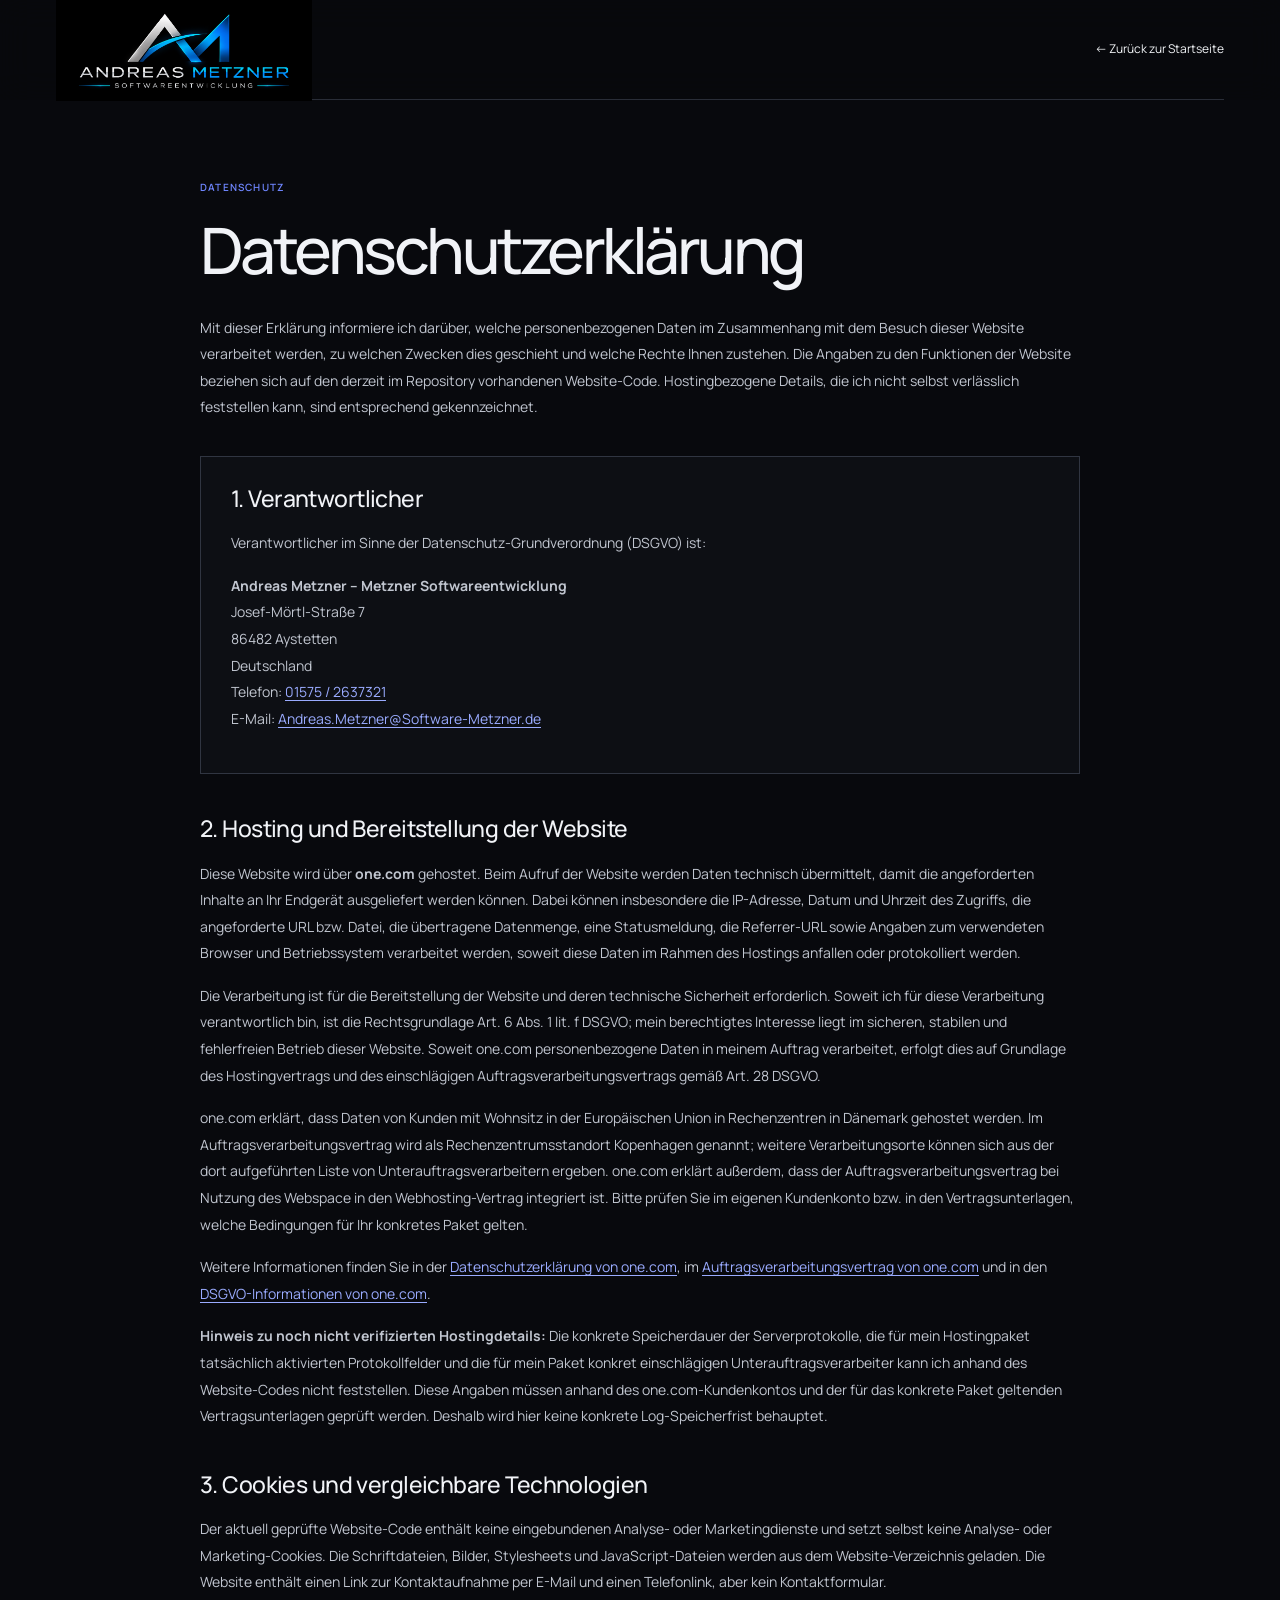
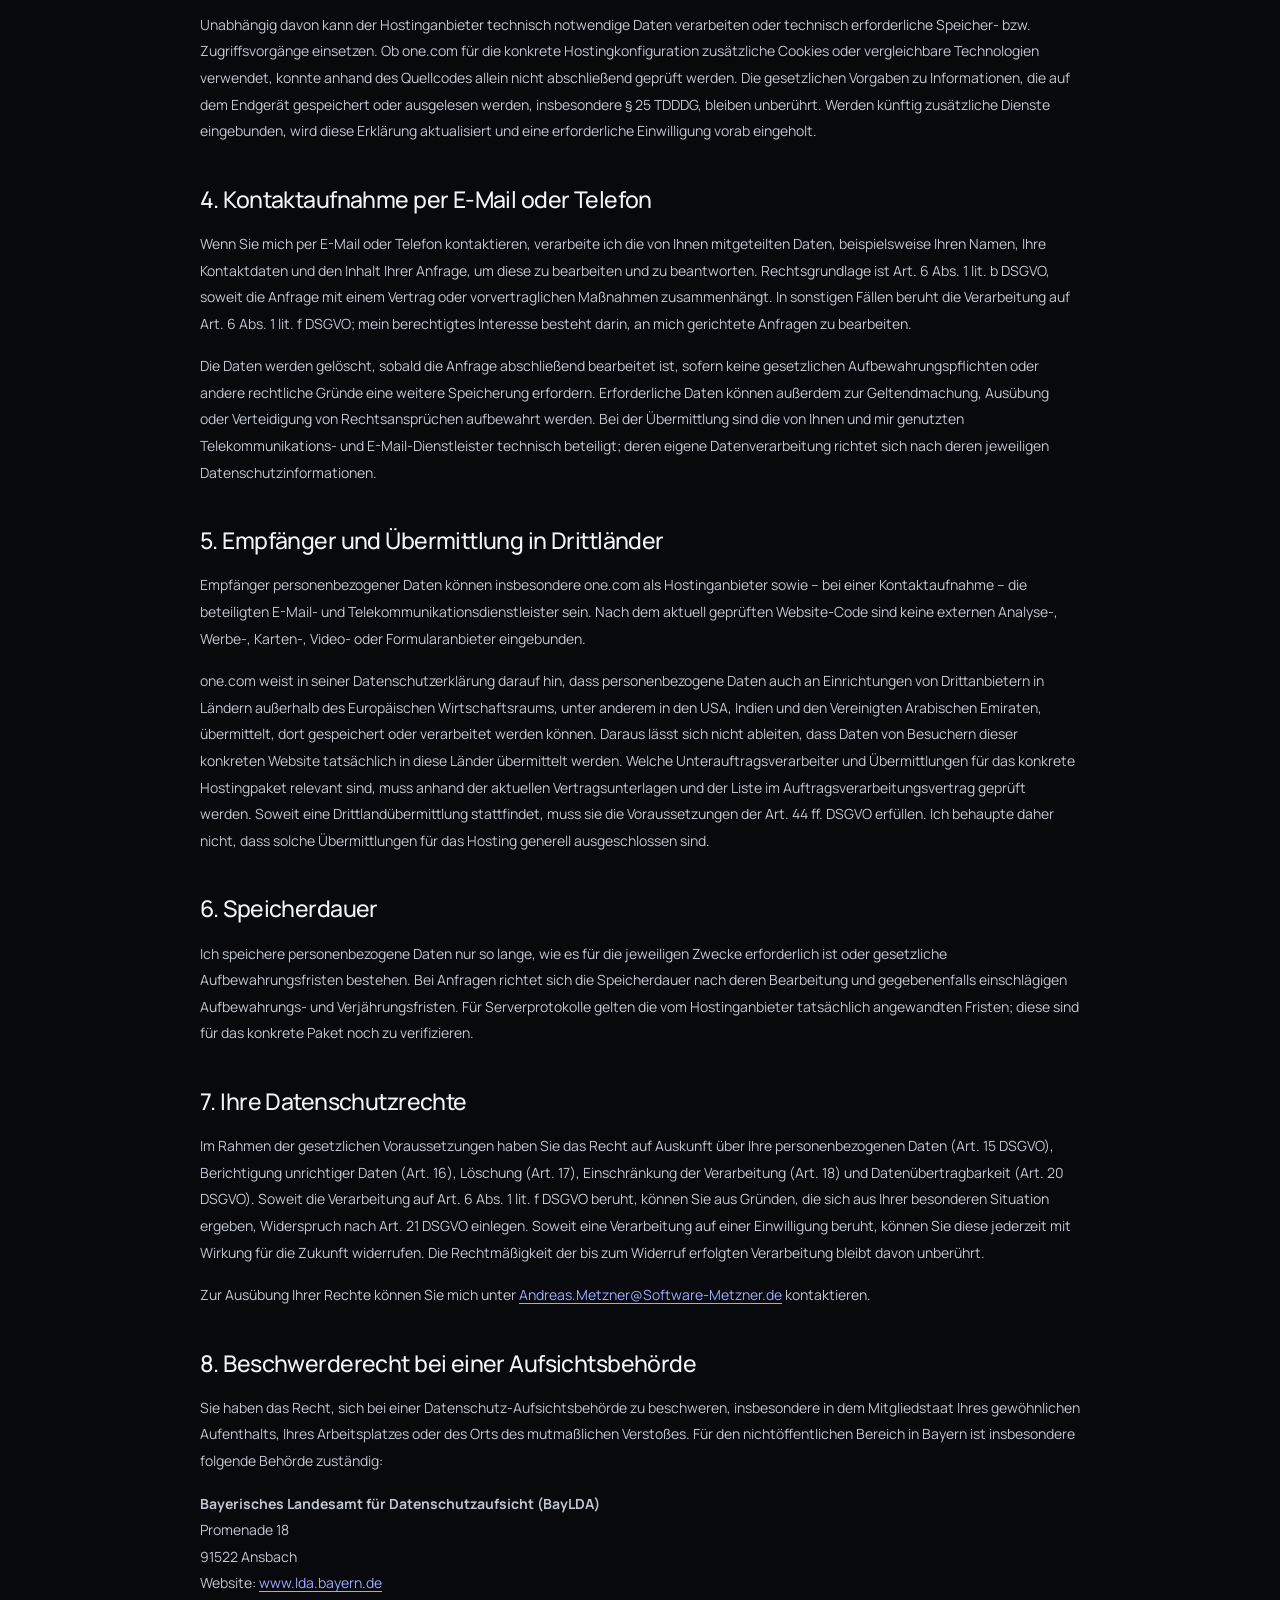
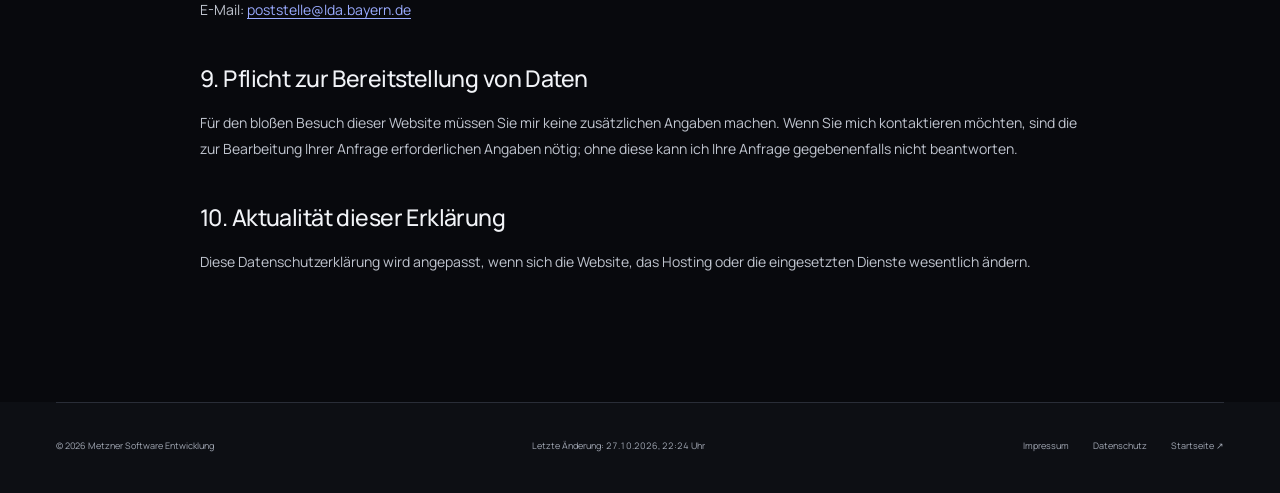
==== commit 58ca20de: "Set actual last-updated timestamp in privacy page" ====
--- a/datenschutz.html
+++ b/datenschutz.html
@@ -70,7 +70,7 @@
   <footer class="site-footer">
     <div class="shell footer-bottom">
       <span>© <span data-year>2026</span> Metzner Software Entwicklung</span>
-      <span class="last-updated">Letzte Änderung: __DEPLOY_DATE__</span>
+      <span class="last-updated">Letzte Änderung: 27.10.2026, 22:24 Uhr</span>
       <nav aria-label="Rechtliche Informationen"><a href="impressum.html">Impressum</a><a href="datenschutz.html">Datenschutz</a><a href="index.html">Startseite ↗</a></nav>
     </div>
   </footer>
